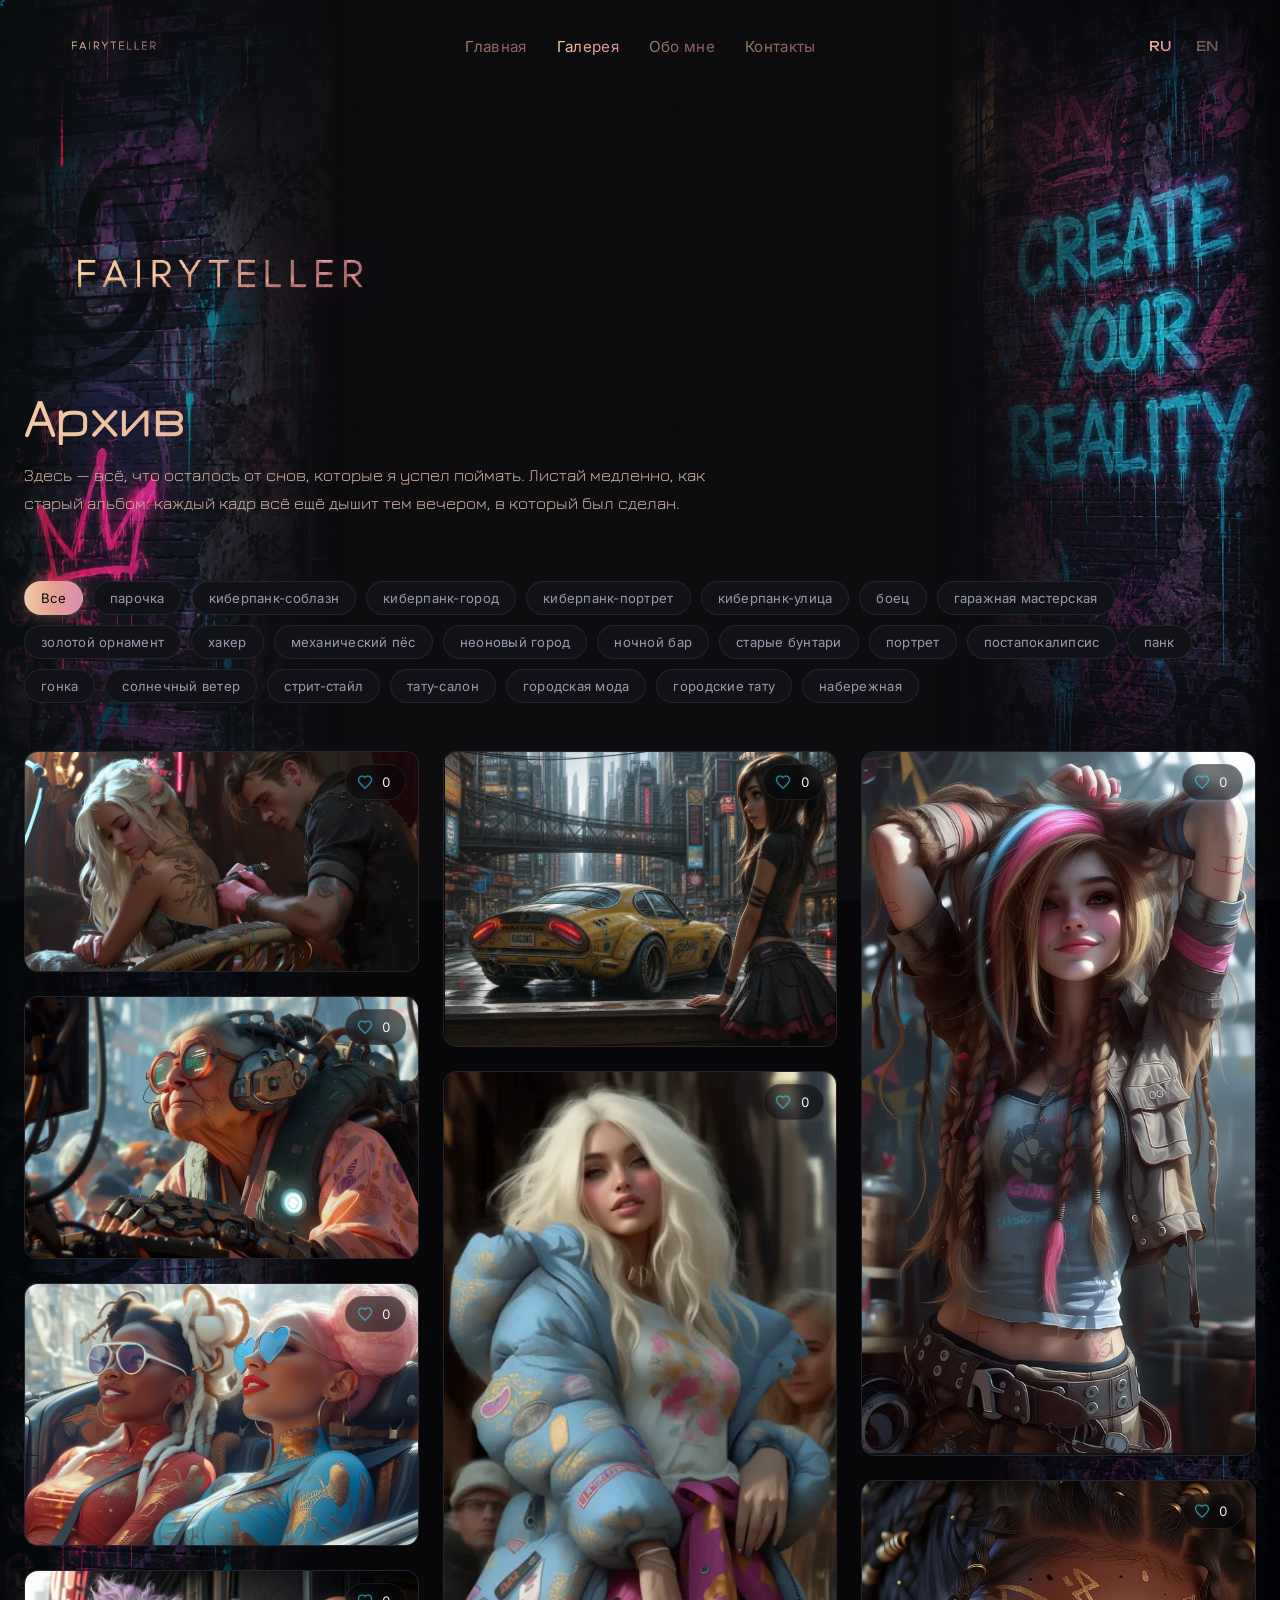
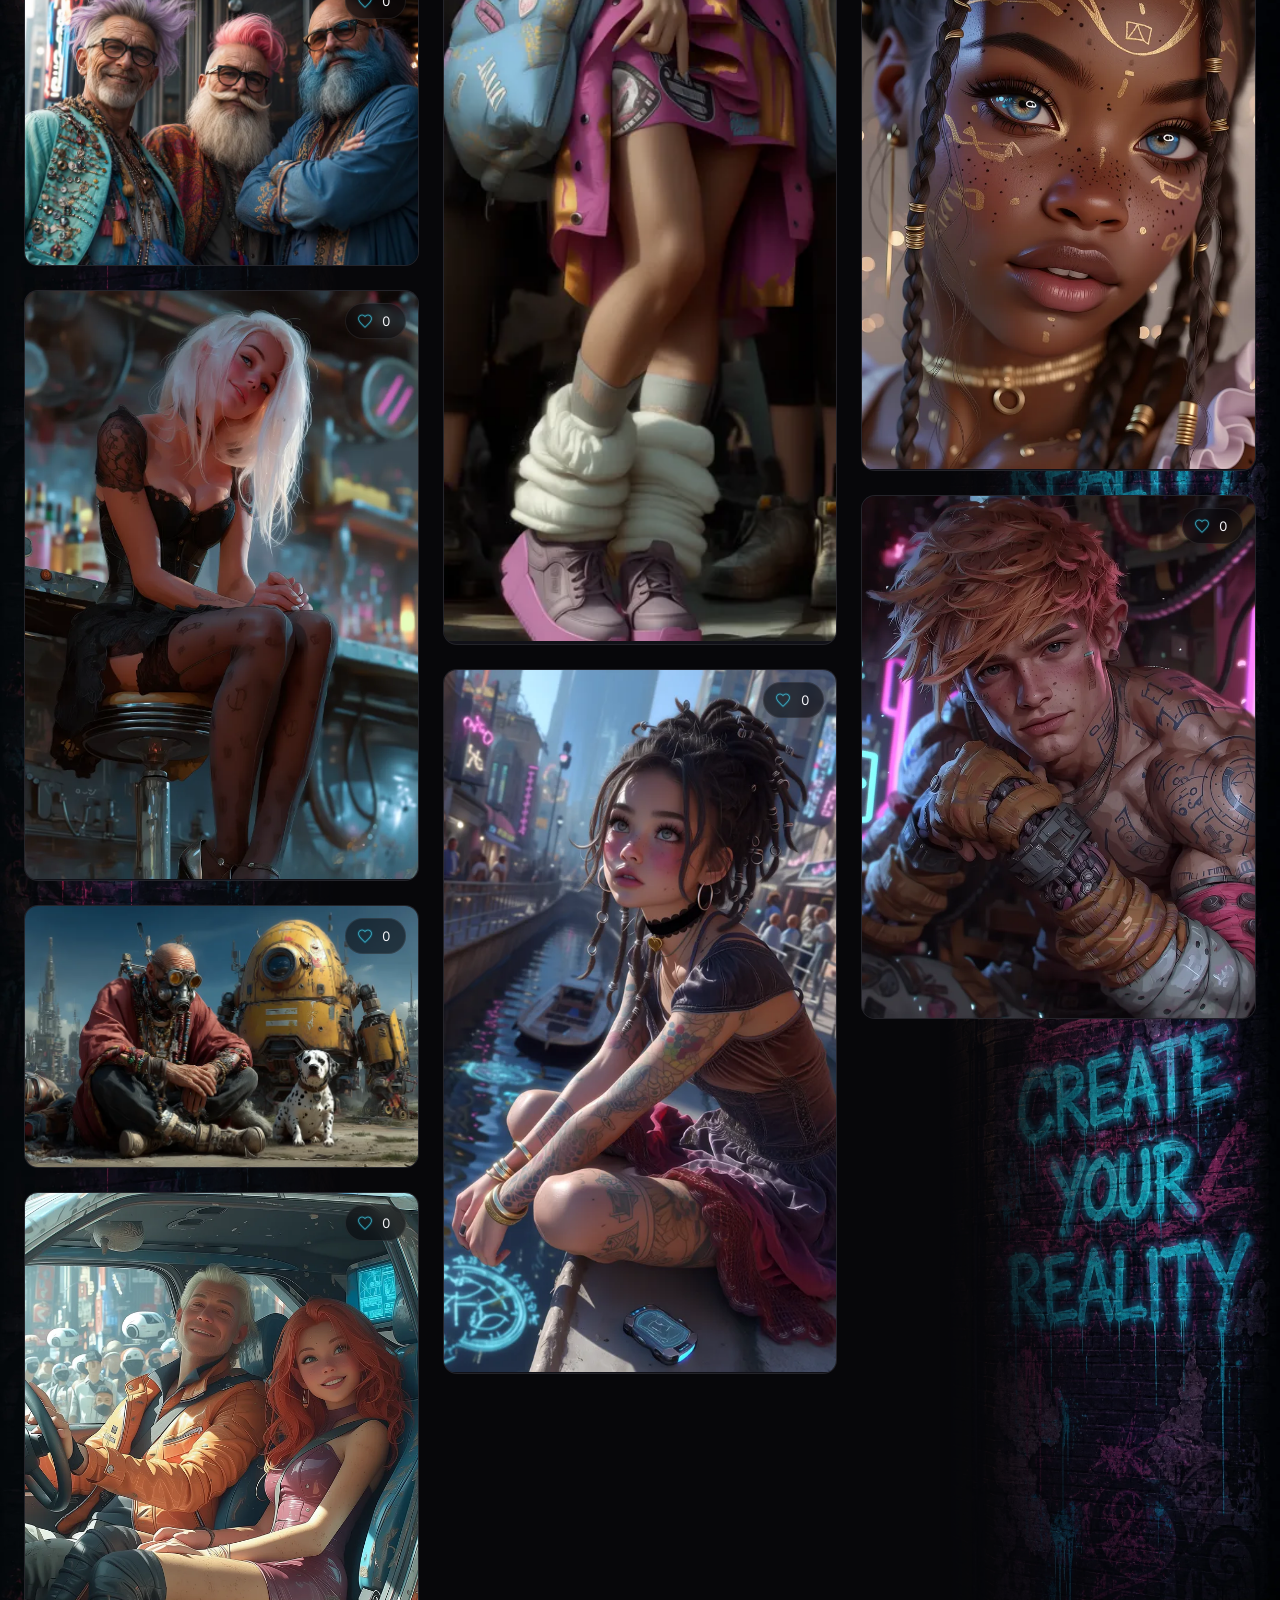
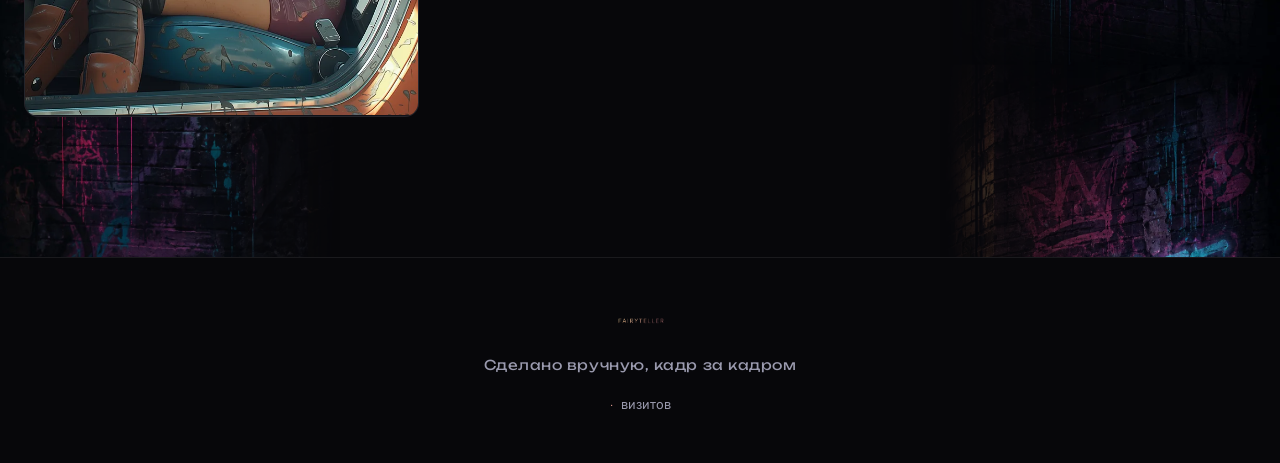
==== gallery.html @ 69ad4226 "Initial commit: Fairyteller portfolio site Cyberpunk-themed AI-artist portfolio with hero, showcase," ====
<!DOCTYPE html>
<html lang="ru">
<head>
  <meta charset="UTF-8">
  <meta name="viewport" content="width=device-width, initial-scale=1.0">
  <title>Fairyteller — архив снов на стыке человека и машины</title>
  <meta name="description" content="Портфолио AI-художника Fairyteller. Киберпанк-портреты, в которых нежность оказалась сильнее неона.">

  <!-- Open Graph / соцсети -->
  <meta property="og:type" content="website">
  <meta property="og:site_name" content="Fairyteller">
  <meta property="og:title" content="Fairyteller — архив снов на стыке человека и машины">
  <meta property="og:description" content="Портфолио AI-художника Fairyteller. Киберпанк-портреты, в которых нежность оказалась сильнее неона.">
  <meta property="og:url" content="https://alexsheva-79.github.io/FAIRYTELLER-SITE/gallery.html">
  <meta property="og:image" content="https://alexsheva-79.github.io/FAIRYTELLER-SITE/assets/og-image.jpg">
  <meta property="og:image:width" content="1200">
  <meta property="og:image:height" content="630">
  <meta property="og:locale" content="ru_RU">
  <meta property="og:locale:alternate" content="en_US">
  <meta name="twitter:card" content="summary_large_image">
  <meta name="twitter:title" content="Fairyteller — архив снов на стыке человека и машины">
  <meta name="twitter:description" content="Портфолио AI-художника Fairyteller. Киберпанк-портреты, в которых нежность оказалась сильнее неона.">
  <meta name="twitter:image" content="https://alexsheva-79.github.io/FAIRYTELLER-SITE/assets/og-image.jpg">

  <link rel="icon" type="image/png" href="assets/logo/logo-clean.png">

  <link rel="preconnect" href="https://fonts.googleapis.com">
  <link rel="preconnect" href="https://fonts.gstatic.com" crossorigin>
  <link href="https://fonts.googleapis.com/css2?family=Unbounded:wght@400;600;700;800&family=Jura:wght@300;400;500;600&family=Inter:wght@400;500;600&display=swap&subset=cyrillic,latin" rel="stylesheet">

  <link rel="stylesheet" href="css/style.css?v=11">
</head>
<body>

  <!-- Прелоадер -->
  <div class="preloader">
    <img src="assets/logo/logo-full.png" alt="Fairyteller">
  </div>

  <!-- Хедер -->
  <header class="header is-scrolled">
    <a class="header__logo" href="index.html"><img src="assets/logo/logo-clean.png" alt="Fairyteller"></a>
    <ul class="nav__links">
      <li><a href="index.html" data-i18n="nav.home">Главная</a></li>
      <li><a class="is-active" href="gallery.html" data-i18n="nav.gallery">Галерея</a></li>
      <li><a href="index.html#about" data-i18n="nav.about">Обо мне</a></li>
      <li><a href="index.html#contact" data-i18n="nav.contact">Контакты</a></li>
    </ul>
    <div class="nav__right">
      <div class="lang">
        <button data-lang="ru">RU</button>
        <span>/</span>
        <button data-lang="en">EN</button>
      </div>
      <button class="burger" aria-label="menu"><span></span><span></span><span></span></button>
    </div>
  </header>

  <!-- Мобильное меню -->
  <div class="mobile-menu">
    <a href="index.html" data-i18n="nav.home">Главная</a>
    <a href="gallery.html" data-i18n="nav.gallery">Галерея</a>
    <a href="index.html#about" data-i18n="nav.about">Обо мне</a>
    <a href="index.html#contact" data-i18n="nav.contact">Контакты</a>
    <div class="lang mobile-menu__lang">
      <button data-lang="ru">RU</button>
      <span>/</span>
      <button data-lang="en">EN</button>
    </div>
  </div>

  <!-- Галерея (в боковых фон-стенах, как на главной) -->
  <div class="side-walls">
  <section class="section gallery">
    <div class="container">
      <div class="section__head reveal">
        <img class="gallery__logo" src="assets/logo/logo-clean.png" alt="Fairyteller">
        <h1 class="section-title" data-i18n="gallery.title">Архив</h1>
        <p data-i18n="gallery.desc">Здесь — всё, что осталось от снов, которые я успел поймать.</p>
      </div>

      <div class="gallery__filter"><!-- чипы тегов из gallery.js --></div>
      <div class="gallery__grid"><!-- карточки из gallery.js --></div>
    </div>
  </section>
  </div><!-- /.side-walls -->

  <!-- Лайтбокс -->
  <div class="lightbox">
    <div class="lightbox__inner">
      <button class="lightbox__close" aria-label="close">×</button>
      <img class="lightbox__img" src="" alt="">
      <div class="lightbox__meta">
        <h2 class="lightbox__title"></h2>
        <div class="lightbox__tags"></div>
      </div>
    </div>
  </div>

  <!-- Footer -->
  <footer class="footer">
    <div class="footer__logo"><img src="assets/logo/logo-clean.png" alt="Fairyteller"></div>
    <p class="footer__tagline" data-i18n="footer.tagline">Сделано вручную, кадр за кадром</p>
    <p class="footer__visits"><span class="vnum">·</span> <span data-i18n="visits.label">визитов</span></p>
  </footer>

  <script src="js/works.js?v=11"></script>
  <script src="js/i18n.js?v=11"></script>
  <script src="js/supabase.js?v=11"></script>
  <script src="js/gallery.js?v=11"></script>
  <script src="js/main.js?v=11"></script>
</body>
</html>
---- css/style.css ----
/* ============================================================
   Fairyteller — основные стили
   Неон-розовый #ff1f74 + электро-циан #00d9ff на глубоком чёрном.
   Киберпанк / стрит-арт, сбалансированно.
   ============================================================ */

:root {
  --bg:        #07070a;
  --bg-2:      #0d0d12;
  --bg-card:   #111118;
  --pink:      #ff1f74;
  --cyan:      #00d9ff;
  --gold:      #e3a873;   /* акцент рамки showcase (розово-золотой в тон лого) */
  --text:      #f4f4f8;
  --muted:     #9a9aae;
  --line:      rgba(255, 255, 255, 0.08);

  /* градиент логотипа (медно-розовый) — для текста в тон лого */
  --logo-grad: linear-gradient(90deg, #f1cba6, #e5a18f 48%, #d98fb2);

  --pink-glow: 0 0 18px rgba(255, 31, 116, 0.55);
  --cyan-glow: 0 0 18px rgba(0, 217, 255, 0.5);

  --font-display: "Unbounded", system-ui, sans-serif;
  --font-body:    "Inter", system-ui, sans-serif;

  --maxw: 1280px;
  --ease: cubic-bezier(0.22, 1, 0.36, 1);
}

/* ---------- reset ---------- */
*, *::before, *::after { box-sizing: border-box; margin: 0; padding: 0; }

html { scroll-behavior: smooth; }

body {
  background: var(--bg);
  color: var(--text);
  font-family: var(--font-body);
  font-size: 17px;
  line-height: 1.65;
  overflow-x: hidden;
  -webkit-font-smoothing: antialiased;
}

img { display: block; max-width: 100%; }
a { color: inherit; text-decoration: none; }
button { font-family: inherit; cursor: pointer; border: none; background: none; color: inherit; }
ul { list-style: none; }

/* фоновая текстура шума на всём сайте */
body::before {
  content: "";
  position: fixed;
  inset: 0;
  background-image: url("../assets/decor/noise.webp");
  background-size: 320px;
  opacity: 0.04;
  pointer-events: none;
  z-index: 1;
  mix-blend-mode: screen;
}

.container { width: min(100% - 48px, var(--maxw)); margin-inline: auto; }

/* ---------- утилиты ---------- */
/* текст в цвет логотипа (медно-розовый градиент) */
.fx-logo-text {
  background: var(--logo-grad);
  -webkit-background-clip: text; background-clip: text;
  color: transparent;
}

.eyebrow {
  font-family: var(--font-display);
  font-size: 0.8rem;
  letter-spacing: 0.25em;
  text-transform: uppercase;
  color: var(--cyan);
  text-shadow: var(--cyan-glow);
}

.section-title {
  font-family: var(--font-display);
  font-weight: 700;
  font-size: clamp(2rem, 5vw, 3.4rem);
  line-height: 1.05;
  letter-spacing: -0.01em;
}

.section { position: relative; padding: clamp(64px, 12vw, 140px) 0; z-index: 2; }

/* ============================================================
   Хедер
   ============================================================ */
.header {
  position: fixed;
  top: 0; left: 0; right: 0;
  z-index: 100;
  display: flex;
  align-items: center;
  justify-content: space-between;
  padding: 18px clamp(24px, 5vw, 56px);
  transition: background 0.4s var(--ease), backdrop-filter 0.4s var(--ease);
}
.header.is-scrolled {
  background: rgba(7, 7, 10, 0.72);
  backdrop-filter: blur(14px);
  border-bottom: 1px solid var(--line);
}
.header__logo img { height: clamp(40px, 5vw, 56px); width: auto; }

/* навигация по центру хедера, в цвет лого; активный пункт ярче */
.nav__links {
  position: absolute;
  left: 50%; top: 50%;
  transform: translate(-50%, -50%);
  display: flex; gap: 30px;
}
.nav__links a {
  font-size: 0.95rem;
  letter-spacing: 0.02em;
  position: relative;
  padding: 4px 0;
  background: var(--logo-grad);
  -webkit-background-clip: text; background-clip: text;
  color: transparent;
  opacity: 0.6;
  transition: opacity 0.25s var(--ease);
}
.nav__links a::after {
  content: "";
  position: absolute;
  left: 0; bottom: 0;
  width: 0; height: 2px;
  background: var(--pink);
  box-shadow: var(--pink-glow);
  transition: width 0.3s var(--ease);
}
.nav__links a.is-active { opacity: 1; }
.nav__links a:hover { opacity: 1; }
.nav__links a:hover::after { width: 100%; }

/* правая группа хедера: язык + бургер */
.nav__right { display: flex; align-items: center; gap: 24px; }

/* переключатель языка — в цвет лого, активный язык ярче */
.lang { display: flex; align-items: center; gap: 4px; font-family: var(--font-display); font-size: 0.8rem; }
.lang button {
  padding: 6px 6px;
  background: var(--logo-grad);
  -webkit-background-clip: text; background-clip: text;
  color: transparent;
  opacity: 0.5;
  transition: opacity 0.25s var(--ease);
}
.lang button.is-active { opacity: 1; }
.lang span { color: var(--line); }

/* бургер (мобильное меню) */
.burger { display: none; width: 30px; height: 22px; position: relative; z-index: 120; }
.burger span {
  position: absolute; left: 0; width: 100%; height: 2px;
  background: var(--text); border-radius: 2px;
  transition: transform 0.35s var(--ease), opacity 0.25s var(--ease), top 0.35s var(--ease);
}
.burger span:nth-child(1) { top: 0; }
.burger span:nth-child(2) { top: 10px; }
.burger span:nth-child(3) { top: 20px; }
.burger.is-open span:nth-child(1) { top: 10px; transform: rotate(45deg); background: var(--pink); }
.burger.is-open span:nth-child(2) { opacity: 0; }
.burger.is-open span:nth-child(3) { top: 10px; transform: rotate(-45deg); background: var(--pink); }

/* ============================================================
   Hero
   ============================================================ */
.hero {
  position: relative;
  min-height: 100svh;
  display: flex;
  align-items: center;
  overflow: hidden;
  z-index: 2;
}
.hero__bg {
  position: absolute; inset: 0;
  background: url("../assets/backgrounds/hero-bg.webp") center / cover no-repeat;
  transform: scale(1.08);
  z-index: -2;
  /* parallax-сдвиг проставляется в main.js/initParallax() при скролле (JS переопределяет transform целиком, включая scale) */
  will-change: transform;
}
/* фон-небоскрёбы гаснет к центру, чтобы не спорить с баннером справа */
.hero__bg::after {
  content: "";
  position: absolute; inset: 0;
  background:
    radial-gradient(ellipse at 30% 40%, rgba(255, 31, 116, 0.15), transparent 55%),
    linear-gradient(90deg, rgba(7,7,10,0.35) 0%, rgba(7,7,10,0.65) 38%, var(--bg) 66%, var(--bg) 100%),
    linear-gradient(180deg, var(--bg) 0%, transparent 22%, transparent 78%, var(--bg) 100%);
}
.hero__inner {
  position: relative; z-index: 2;
}
.hero__left { max-width: 600px; }

/* большой логотип в hero (версия со скобками) */
.hero__logo {
  width: clamp(300px, 42vw, 600px);
  height: auto;
  margin-bottom: 20px;
  filter: drop-shadow(0 6px 34px rgba(255, 31, 116, 0.22));
}

/* надпись под лого — тонкий геометрический шрифт + медно-розовый градиент в тон логотипу */
.hero__eyebrow {
  font-family: "Jura", var(--font-body);
  font-weight: 500;
  font-size: clamp(0.78rem, 1.2vw, 0.98rem);
  letter-spacing: 0.4em;
  text-transform: uppercase;
  background: var(--logo-grad);
  -webkit-background-clip: text; background-clip: text;
  color: transparent;
  margin-bottom: 22px;
}

/* подзаголовок — тот же шрифт, меньше размером */
.hero__sub {
  font-family: "Jura", var(--font-body);
  font-weight: 400;
  font-size: clamp(0.95rem, 1.35vw, 1.12rem);
  letter-spacing: 0.015em;
  color: var(--muted);
  max-width: 500px;
  line-height: 1.72;
}

/* старый стиль заголовка оставлен на случай переиспользования вне hero */
.hero__title { font-family: var(--font-display); font-weight: 800; text-transform: uppercase; }
.hero__title .slash { color: var(--pink); text-shadow: var(--pink-glow); }

/* CTA — контурная кнопка со стрелкой (по макету) */
.hero__cta {
  position: relative;
  overflow: hidden;
  display: inline-flex;
  align-items: center;
  gap: 12px;
  margin-top: 34px;
  padding: 14px 30px;
  font-family: "Jura", var(--font-body);
  font-weight: 600;
  font-size: 0.92rem;
  letter-spacing: 0.12em;
  text-transform: uppercase;
  color: var(--pink);
  background: transparent;
  border: 1.5px solid var(--pink);
  border-radius: 100px;
  transition: background 0.3s var(--ease), box-shadow 0.3s var(--ease), transform 0.3s var(--ease);
}
.hero__cta:hover { background: rgba(255,31,116,0.1); box-shadow: var(--pink-glow); transform: translateY(-2px); }
.hero__cta svg { width: 16px; height: 16px; }

/* баннер из избранных работ — без рамки, правый край экрана, левый край растворяется в фон */
.hero__banner {
  position: absolute;
  top: 0; right: 0; bottom: 0;
  width: 56%;
  z-index: 0;
  -webkit-mask-image: linear-gradient(90deg, transparent 0%, rgba(0,0,0,0.5) 18%, black 42%);
  mask-image: linear-gradient(90deg, transparent 0%, rgba(0,0,0,0.5) 18%, black 42%);
}
.hero__slide {
  position: absolute; inset: 0;
  opacity: 0;
  transition: opacity 1.2s var(--ease);
}
.hero__slide.is-active { opacity: 1; }
.hero__slide img {
  width: 100%; height: 100%; object-fit: cover;
  transform: scale(1);
  will-change: transform;
}
/* Ken Burns: медленный зум длиннее времени показа слайда (9s vs 4.5s смены),
   чтобы движение не успевало «дёргаться» об конец анимации при кроссфейде.
   Чётные/нечётные слайды зумят в разные точки — лёгкая вариативность. */
.hero__slide.is-active:nth-child(odd) img { animation: kenburns-a 9s linear forwards; }
.hero__slide.is-active:nth-child(even) img { animation: kenburns-b 9s linear forwards; }
@keyframes kenburns-a { from { transform: scale(1) translate(0, 0); } to { transform: scale(1.12) translate(-1.5%, -1%); } }
@keyframes kenburns-b { from { transform: scale(1) translate(0, 0); } to { transform: scale(1.12) translate(1.5%, 1%); } }

/* уголки-скобки баннера — перекрашиваются в акцент текущей работы (см. main.js) */
.hero__corner {
  position: absolute;
  width: 84px; height: 84px;
  z-index: 3;
  -webkit-mask: url("../assets/decor/corner-bracket.webp") center / contain no-repeat;
  mask: url("../assets/decor/corner-bracket.webp") center / contain no-repeat;
  background: var(--cyan);
  transition: background 0.8s var(--ease);
}
.hero__corner--tl { top: 18px; left: 18px; }
.hero__corner--tr { top: 18px; right: 18px; transform: scaleX(-1); }
.hero__corner--bl { bottom: 18px; left: 18px; transform: scaleY(-1); }
.hero__corner--br { bottom: 18px; right: 18px; transform: scale(-1, -1); }

/* ============================================================
   Intro-последовательность: hero проявляется после прелоадера
   (body.intro-ready добавляется в main.js/initPreloader). Уголки-скобки
   анимируются только по opacity — их transform уже занят зеркалированием.
   ============================================================ */
.hero__logo, .hero__eyebrow, .hero__sub, .hero__cta {
  opacity: 0;
  transform: translateY(24px);
  transition: opacity 0.8s var(--ease), transform 0.8s var(--ease);
}
.hero__banner { opacity: 0; transition: opacity 1.1s var(--ease); }
.hero__corner { opacity: 0; }

body.intro-ready .hero__logo    { opacity: 1; transform: none; transition-delay: 0.1s; }
body.intro-ready .hero__eyebrow { opacity: 1; transform: none; transition-delay: 0.3s; }
body.intro-ready .hero__sub     { opacity: 1; transform: none; transition-delay: 0.42s; }
body.intro-ready .hero__cta     { opacity: 1; transform: none; transition-delay: 0.54s; }
body.intro-ready .hero__banner  { opacity: 1; transition-delay: 0.15s; }
body.intro-ready .hero__corner  {
  opacity: 0.9;
  transition: opacity 0.6s var(--ease) 0.5s, background 0.8s var(--ease);
}

.scroll-hint {
  position: absolute;
  bottom: 28px; left: 50%;
  transform: translateX(-50%);
  z-index: 2;
  display: flex; flex-direction: column; align-items: center; gap: 8px;
  font-size: 0.7rem; letter-spacing: 0.3em; text-transform: uppercase;
  color: var(--muted);
}
.scroll-hint::after {
  content: ""; width: 1px; height: 40px;
  background: linear-gradient(var(--cyan), transparent);
  animation: scroll-pulse 2s ease-in-out infinite;
}
@keyframes scroll-pulse { 0%,100%{opacity:.3;transform:scaleY(.6);} 50%{opacity:1;transform:scaleY(1);} }

/* ============================================================
   Секции-заголовки
   ============================================================ */
.section__head { margin-bottom: clamp(36px, 6vw, 64px); max-width: 720px; }
.section__head .section-title { margin-top: 12px; }
.section__head p { margin-top: 16px; color: var(--muted); }

/* ============================================================
   Фон-стены: боковые панели bg-left / bg-right с градиентным затуханием к центру.
   Переиспользуется на главной (showcase+about+contact) и в галерее.
   ============================================================ */
.side-walls {
  position: relative;
  overflow: hidden;
  background: var(--bg);
}
.side-walls::before, .side-walls::after {
  content: "";
  position: absolute; top: 0; bottom: 0;
  width: 340px;
  background-size: 340px auto;
  background-repeat: repeat-y;
  background-position: top center;
  z-index: 0;
  pointer-events: none;
  /* parallax-сдвиг проставляется в main.js/initParallax() при скролле */
  transform: translateY(var(--wall-shift, 0px));
  will-change: transform;
}
.side-walls::before {
  left: 0;
  background-image: url("../assets/backgrounds/bg-left.webp");
  -webkit-mask-image: linear-gradient(90deg, black 0%, black 35%, transparent 100%);
  mask-image: linear-gradient(90deg, black 0%, black 35%, transparent 100%);
}
.side-walls::after {
  right: 0;
  background-image: url("../assets/backgrounds/bg-right.webp");
  -webkit-mask-image: linear-gradient(270deg, black 0%, black 35%, transparent 100%);
  mask-image: linear-gradient(270deg, black 0%, black 35%, transparent 100%);
}
.side-walls > .section { position: relative; z-index: 1; }

/* текст в блоке-стенах главной — шрифт и цвет в тон логотипу (Jura + медно-розовый градиент) */
.walls .eyebrow {
  font-family: "Jura", var(--font-body);
  background: var(--logo-grad);
  -webkit-background-clip: text; background-clip: text;
  color: transparent;
  text-shadow: none;
}
.walls .section-title {
  font-family: "Jura", var(--font-body);
  font-weight: 600;
  background: var(--logo-grad);
  -webkit-background-clip: text; background-clip: text;
  color: transparent;
}
.walls .section__head p,
.walls .about__body p,
.walls .contact__desc {
  font-family: "Jura", var(--font-body);
}

/* ============================================================
   Showcase / карточки работ
   ============================================================ */
.showcase { background: transparent; }
.showcase__grid {
  display: grid;
  grid-template-columns: repeat(4, 1fr);
  gap: clamp(16px, 2vw, 24px);
}
/* showcase-карточки — единый портретный формат, изображение заполняет рамку */
.showcase__grid .work { aspect-ratio: 4 / 5; }
.showcase__grid .work__media { position: absolute; inset: 0; }

.work {
  position: relative;
  border-radius: 14px;
  overflow: hidden;
  background: var(--bg-card);
  border: 1px solid var(--line);
  transition: transform 0.45s var(--ease), border-color 0.45s var(--ease), box-shadow 0.45s var(--ease);
}
.work:hover {
  transform: translateY(-6px);
  border-color: rgba(255, 31, 116, 0.5);
  box-shadow: 0 18px 50px rgba(0,0,0,0.5), 0 0 0 1px rgba(255,31,116,0.25);
}
/* showcase: неоновая рамка/свечение только у работы, показанной сейчас в hero-баннере.
   Цвет берётся из --frame (акцент работы, проставляется в main.js). */
.showcase__grid .work.is-current {
  border-color: var(--frame, var(--cyan));
  box-shadow: 0 0 34px 2px var(--frame, var(--cyan));
}

.work__media { position: relative; overflow: hidden; }
.work__media img {
  width: 100%; height: 100%; object-fit: cover;
  transition: transform 0.7s var(--ease), filter 0.7s var(--ease);
}
.work:hover .work__media img { transform: scale(1.05); }

.work__overlay {
  position: absolute; inset: 0;
  display: flex; flex-direction: column; justify-content: flex-end;
  padding: 20px;
  background: linear-gradient(transparent 40%, rgba(7,7,10,0.85));
  opacity: 0;
  transition: opacity 0.4s var(--ease);
}
.work:hover .work__overlay { opacity: 1; }
.work__title {
  font-family: var(--font-display);
  font-weight: 600;
  font-size: 1.15rem;
  transform: translateY(10px);
  transition: transform 0.4s var(--ease);
}
.work:hover .work__title { transform: translateY(0); }
.work__tags { display: flex; flex-wrap: wrap; gap: 8px; margin-top: 10px; transform: translateY(10px); transition: transform 0.45s var(--ease); }
.work:hover .work__tags { transform: translateY(0); }
.work__tag {
  font-size: 0.72rem;
  letter-spacing: 0.04em;
  padding: 4px 10px;
  border-radius: 100px;
  border: 1px solid rgba(0,217,255,0.4);
  color: var(--cyan);
  background: rgba(0,217,255,0.06);
}

/* бейдж NEW */
.badge-new {
  position: absolute;
  top: 14px; left: 14px;
  z-index: 3;
  font-family: var(--font-display);
  font-size: 0.68rem;
  font-weight: 700;
  letter-spacing: 0.12em;
  padding: 5px 11px;
  color: var(--bg);
  background: var(--logo-grad);
  border-radius: 6px;
  box-shadow: 0 0 14px rgba(229,161,143,0.5);
  animation: badge-pulse 2.4s ease-in-out infinite;
}
@keyframes badge-pulse { 0%,100%{box-shadow:0 0 10px rgba(229,161,143,.45);} 50%{box-shadow:0 0 22px rgba(229,161,143,.85);} }

/* кнопка лайка */
.like {
  position: absolute;
  top: 12px; right: 12px;
  z-index: 3;
  display: flex; align-items: center; gap: 6px;
  padding: 7px 12px 7px 9px;
  border-radius: 100px;
  background: rgba(7,7,10,0.55);
  backdrop-filter: blur(6px);
  border: 1px solid var(--line);
  transition: border-color 0.3s, transform 0.2s;
}
.like:hover { border-color: rgba(255,31,116,0.5); }
.like:active { transform: scale(0.92); }
.like__icon { width: 20px; height: 20px; position: relative; }
.like__icon img { position: absolute; inset: 0; width: 100%; height: 100%; transition: opacity 0.25s, transform 0.25s; }
.like__icon .filled { opacity: 0; transform: scale(0.6); }
.like.is-liked .like__icon .outline { opacity: 0; }
.like.is-liked .like__icon .filled { opacity: 1; transform: scale(1); }
.like__count { font-size: 0.82rem; font-variant-numeric: tabular-nums; color: var(--text); min-width: 12px; }

/* анимация искры при лайке */
.like.spark .like__icon::after {
  content: "";
  position: absolute; inset: -8px;
  border-radius: 50%;
  border: 2px solid var(--pink);
  animation: spark 0.5s var(--ease);
}
@keyframes spark {
  0%   { opacity: 1; transform: scale(0.4); }
  100% { opacity: 0; transform: scale(1.8); }
}

.showcase__more { margin-top: clamp(32px, 5vw, 52px); text-align: center; }
.btn-ghost {
  position: relative;
  overflow: hidden;
  display: inline-flex; align-items: center; gap: 10px;
  padding: 14px 28px;
  font-family: var(--font-display);
  font-size: 0.9rem; letter-spacing: 0.03em;
  border: 1px solid var(--cyan);
  color: var(--cyan);
  border-radius: 100px;
  transition: background 0.3s var(--ease), color 0.3s var(--ease), box-shadow 0.3s var(--ease);
}
.btn-ghost:hover { background: var(--cyan); color: var(--bg); box-shadow: var(--cyan-glow); }

/* ============================================================
   Галерея (gallery.html)
   ============================================================ */
.gallery { padding-top: clamp(120px, 16vw, 180px); }

/* лого вместо дублирующего «Архив» + заголовок/описание в тон лого */
.gallery__logo {
  width: clamp(240px, 30vw, 380px);
  height: auto;
  margin-bottom: 18px;
  filter: drop-shadow(0 4px 22px rgba(255, 31, 116, 0.18));
}
.gallery .section-title {
  font-family: "Jura", var(--font-body);
  font-weight: 600;
  background: var(--logo-grad);
  -webkit-background-clip: text; background-clip: text;
  color: transparent;
}
/* цвет из тёплой части палитры лого — светлее var(--muted), чтобы не тонуть в фактурном фоне-стене */
.gallery .section__head p { font-family: "Jura", var(--font-body); color: #c9ab9c; }

/* фильтр по тегам */
.gallery__filter {
  display: flex; flex-wrap: wrap; gap: 10px;
  margin-bottom: clamp(28px, 5vw, 48px);
}
.chip {
  position: relative;
  overflow: hidden;
  font-size: 0.82rem;
  letter-spacing: 0.02em;
  padding: 8px 16px;
  border-radius: 100px;
  border: 1px solid var(--line);
  color: var(--muted);
  background: var(--bg-card);
  transition: color 0.25s, border-color 0.25s, background 0.25s, box-shadow 0.25s;
}
.chip:hover { color: var(--text); border-color: rgba(229,161,143,0.45); }
.chip.is-active {
  color: var(--bg);
  background: var(--logo-grad);
  border-color: transparent;
  box-shadow: 0 0 16px rgba(229,161,143,0.4);
}

/* masonry через CSS-колонки */
.gallery__grid {
  column-count: 3;
  column-gap: clamp(14px, 2vw, 24px);
}
.gallery__grid .work {
  break-inside: avoid;
  margin-bottom: clamp(14px, 2vw, 24px);
  width: 100%;
  cursor: pointer;
}
.gallery__grid .work.is-hidden { display: none; }

@media (max-width: 980px) { .gallery__grid { column-count: 2; } }
@media (max-width: 560px)  { .gallery__grid { column-count: 1; } }

/* лайтбокс */
.lightbox {
  position: fixed; inset: 0; z-index: 200;
  display: flex; align-items: center; justify-content: center;
  padding: 40px;
  background: rgba(5,5,8,0.92);
  backdrop-filter: blur(8px);
  opacity: 0; visibility: hidden;
  transition: opacity 0.35s var(--ease), visibility 0.35s var(--ease);
}
.lightbox.is-open { opacity: 1; visibility: visible; }
.lightbox__inner {
  position: relative;
  max-width: min(1100px, 92vw);
  max-height: 88vh;
  display: flex; flex-direction: column; gap: 14px;
  transform: scale(0.96);
  transition: transform 0.35s var(--ease);
}
.lightbox.is-open .lightbox__inner { transform: scale(1); }
.lightbox__img {
  max-width: 100%;
  max-height: 76vh;
  object-fit: contain;
  border-radius: 12px;
  border: 1px solid var(--line);
  box-shadow: 0 24px 70px rgba(0,0,0,0.6);
}
.lightbox__meta { display: flex; flex-direction: column; gap: 10px; align-items: center; text-align: center; }
.lightbox__title { font-family: var(--font-display); font-weight: 600; font-size: 1.3rem; }
.lightbox__tags { display: flex; flex-wrap: wrap; gap: 8px; justify-content: center; }
.lightbox__close {
  position: absolute;
  top: -14px; right: -14px;
  width: 44px; height: 44px;
  overflow: hidden;
  display: flex; align-items: center; justify-content: center;
  border-radius: 50%;
  background: var(--pink);
  color: var(--bg);
  font-size: 1.4rem; line-height: 1;
  box-shadow: var(--pink-glow);
  transition: transform 0.2s var(--ease);
}
.lightbox__close:hover { transform: rotate(90deg) scale(1.05); }

/* ============================================================
   About
   ============================================================ */
.about__grid {
  display: grid;
  grid-template-columns: 0.85fr 1fr;
  gap: clamp(32px, 6vw, 72px);
  align-items: center;
}
/* портрет — без рамки и фона, снизу растворяется в прозрачность */
.about__portrait {
  position: relative;
  transform-style: preserve-3d;
  transition: transform 0.2s var(--ease);
}
.about__portrait img {
  width: 100%;
  -webkit-mask-image: linear-gradient(180deg, black 0%, black 78%, transparent 100%);
  mask-image: linear-gradient(180deg, black 0%, black 78%, transparent 100%);
}
/* логотип вместо повторного заголовка «О художнике» */
.about__logo {
  width: clamp(220px, 26vw, 340px);
  height: auto;
  margin: 12px 0 24px;
  filter: drop-shadow(0 4px 22px rgba(255, 31, 116, 0.18));
}
.about__body p { color: var(--muted); font-size: clamp(1rem, 1.6vw, 1.18rem); line-height: 1.8; }
.about__stats { display: flex; gap: 40px; margin-top: 32px; }
.about__stat .num {
  font-family: "Jura", var(--font-body);
  font-weight: 600;
  font-size: 2.4rem;
  background: var(--logo-grad);
  -webkit-background-clip: text; background-clip: text;
  color: transparent;
}
.about__stat .lbl { font-size: 0.85rem; color: var(--muted); letter-spacing: 0.04em; }

/* ============================================================
   Contact
   ============================================================ */
.contact { background: transparent; text-align: center; }
.contact__desc { max-width: 560px; margin: 16px auto 0; color: var(--muted); }
.contact__links {
  display: flex; justify-content: center; flex-wrap: wrap; gap: 18px;
  margin-top: 40px;
}
.contact__link {
  position: relative;
  overflow: hidden;
  display: flex; align-items: center; gap: 10px;
  padding: 16px 26px;
  border: 1px solid var(--line);
  border-radius: 12px;
  background: rgba(17, 17, 24, 0.55);
  font-family: "Jura", var(--font-body);
  font-size: 0.95rem;
  transition: transform 0.3s var(--ease), border-color 0.3s var(--ease), box-shadow 0.3s var(--ease);
}
.contact__link:hover { transform: translateY(-4px); border-color: rgba(255,31,116,0.4); box-shadow: var(--pink-glow); }
/* подпись ссылки — в тон лого */
.contact__link span {
  background: var(--logo-grad);
  -webkit-background-clip: text; background-clip: text;
  color: transparent;
}
.contact__link svg { width: 20px; height: 20px; stroke: #e5a18f; }

/* ============================================================
   Footer
   ============================================================ */
.footer {
  position: relative; z-index: 2;
  padding: 48px 0;
  border-top: 1px solid var(--line);
  display: flex; flex-direction: column; align-items: center; gap: 18px;
  text-align: center;
}
.footer__logo img { height: 30px; opacity: 0.8; }
.footer__tagline { font-family: var(--font-display); font-size: 0.85rem; letter-spacing: 0.04em; color: var(--muted); }
.footer__visits {
  display: inline-flex; align-items: center; gap: 8px;
  font-size: 0.8rem; color: var(--muted);
}
.footer__visits .vnum {
  font-family: "Jura", var(--font-body);
  font-weight: 600;
  font-variant-numeric: tabular-nums;
  background: var(--logo-grad);
  -webkit-background-clip: text; background-clip: text;
  color: transparent;
}

/* ============================================================
   Ripple на кликах (см. initRipple() в main.js)
   ============================================================ */
.ripple {
  position: absolute;
  border-radius: 50%;
  background: rgba(255, 255, 255, 0.45);
  transform: scale(0);
  opacity: 0.6;
  pointer-events: none;
  animation: ripple-anim 0.6s ease-out forwards;
}
@keyframes ripple-anim { to { transform: scale(1); opacity: 0; } }

/* ============================================================
   Мобильное полноэкранное меню
   ============================================================ */
.mobile-menu {
  position: fixed; inset: 0;
  z-index: 110;
  background: rgba(7,7,10,0.97);
  backdrop-filter: blur(10px);
  display: flex; flex-direction: column; align-items: center; justify-content: center;
  gap: 28px;
  opacity: 0; visibility: hidden;
  transition: opacity 0.4s var(--ease), visibility 0.4s var(--ease);
}
.mobile-menu.is-open { opacity: 1; visibility: visible; }
.mobile-menu a {
  font-family: var(--font-display);
  font-size: 1.8rem;
  color: var(--text);
  opacity: 0; transform: translateY(20px);
  transition: opacity 0.4s var(--ease), transform 0.4s var(--ease), color 0.25s;
}
.mobile-menu.is-open a { opacity: 1; transform: translateY(0); }
.mobile-menu a:nth-child(1) { transition-delay: 0.08s; }
.mobile-menu a:nth-child(2) { transition-delay: 0.16s; }
.mobile-menu a:nth-child(3) { transition-delay: 0.24s; }
.mobile-menu a:hover { color: var(--pink); }
/* переключатель языка в мобильном меню (показываем, даже если хедерный .lang скрыт).
   Селектор с двумя классами (0,2,0) перебивает медиа-запрос .lang{display:none} (0,1,0). */
.mobile-menu .mobile-menu__lang {
  display: flex;
  margin-top: 12px;
  opacity: 0; transform: translateY(20px);
  transition: opacity 0.4s var(--ease) 0.32s, transform 0.4s var(--ease) 0.32s;
}
.mobile-menu.is-open .mobile-menu__lang { opacity: 1; transform: translateY(0); }
.mobile-menu__lang button { font-size: 1.1rem; padding: 8px 14px; }

/* ============================================================
   Кастомный курсор (десктоп)
   ============================================================ */
.cursor {
  position: fixed; top: 0; left: 0;
  width: 28px; height: 28px;
  pointer-events: none;
  z-index: 9999;
  transform: translate(-50%, -50%);
  background: url("../assets/ui/cursor.webp") center / contain no-repeat;
  transition: transform 0.12s var(--ease), opacity 0.2s;
  will-change: transform;
}
.cursor.is-hover { background-image: url("../assets/ui/cursor-hover.webp"); transform: translate(-50%, -50%) scale(1.3); }

/* ============================================================
   Прелоадер
   ============================================================ */
.preloader {
  position: fixed; inset: 0; z-index: 9998;
  background: var(--bg);
  display: flex; align-items: center; justify-content: center;
  transition: opacity 0.6s var(--ease), visibility 0.6s var(--ease);
}
.preloader.is-done { opacity: 0; visibility: hidden; }
.preloader img { width: 180px; animation: preload-pulse 1.6s ease-in-out infinite; }
@keyframes preload-pulse { 0%,100%{opacity:.4;filter:drop-shadow(0 0 6px rgba(255,31,116,.3));} 50%{opacity:1;filter:drop-shadow(0 0 22px rgba(255,31,116,.7));} }

/* ============================================================
   Scroll-reveal
   ============================================================ */
.reveal { opacity: 0; transform: translateY(36px); transition: opacity 0.7s var(--ease), transform 0.7s var(--ease); }
.reveal.is-visible { opacity: 1; transform: translateY(0); }

/* ============================================================
   Адаптив
   ============================================================ */
/* планшет — showcase в 2 колонки */
@media (max-width: 980px) {
  .showcase__grid { grid-template-columns: repeat(2, 1fr); }
}

@media (max-width: 860px) {
  .nav__links, .lang { display: none; }
  .burger { display: block; }
  .about__grid { grid-template-columns: 1fr; }

  /* hero складывается в колонку: баннер сверху, текст под ним */
  .hero { flex-direction: column; justify-content: center; padding: 100px 0 40px; }
  .hero__banner {
    position: relative;
    width: 100%;
    aspect-ratio: 16 / 11;
    order: -1;
    -webkit-mask-image: linear-gradient(180deg, black 55%, transparent 100%);
    mask-image: linear-gradient(180deg, black 55%, transparent 100%);
  }
  .hero__inner { order: 1; }
  .hero__logo { width: clamp(260px, 70vw, 420px); }
  .cursor { display: none; }

  /* уголки-скобки баннера — мельче и ближе к краям, чтобы не перекрывали кадр */
  .hero__corner { width: 44px; height: 44px; }
  .hero__corner--tl { top: 8px; left: 8px; }
  .hero__corner--tr { top: 8px; right: 8px; }
  .hero__corner--bl { bottom: 8px; left: 8px; }
  .hero__corner--br { bottom: 8px; right: 8px; }

  /* CTA компактнее на мобильном + прячем scroll-хинт, чтобы не налезал на кнопку */
  .hero__cta { margin-top: 24px; padding: 11px 22px; font-size: 0.78rem; }
  .scroll-hint { display: none; }
}

@media (max-width: 520px) {
  body { font-size: 16px; }
  .container { width: calc(100% - 32px); }
}

/* ============================================================
   prefers-reduced-motion — отключаем анимации
   ============================================================ */
@media (prefers-reduced-motion: reduce) {
  *, *::before, *::after {
    animation-duration: 0.001ms !important;
    animation-iteration-count: 1 !important;
    transition-duration: 0.001ms !important;
    scroll-behavior: auto !important;
  }
  .reveal { opacity: 1; transform: none; }
}
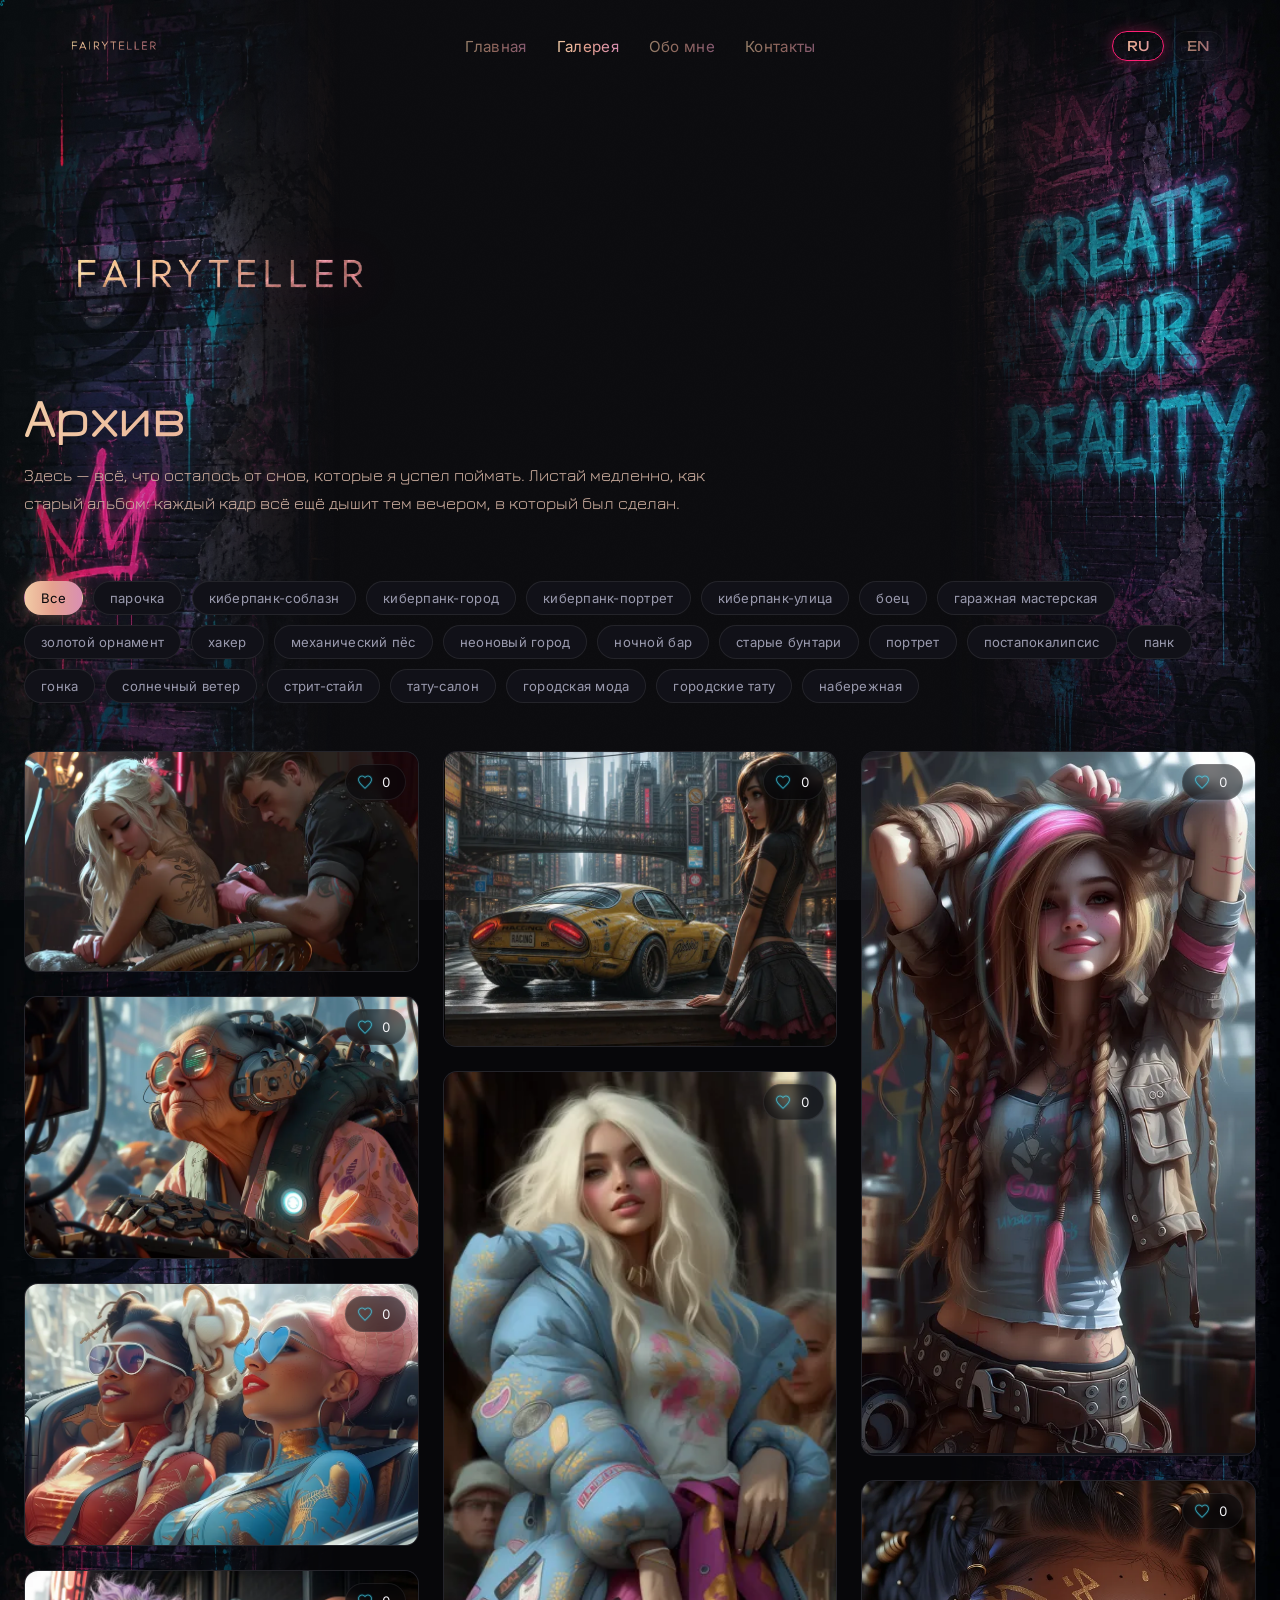
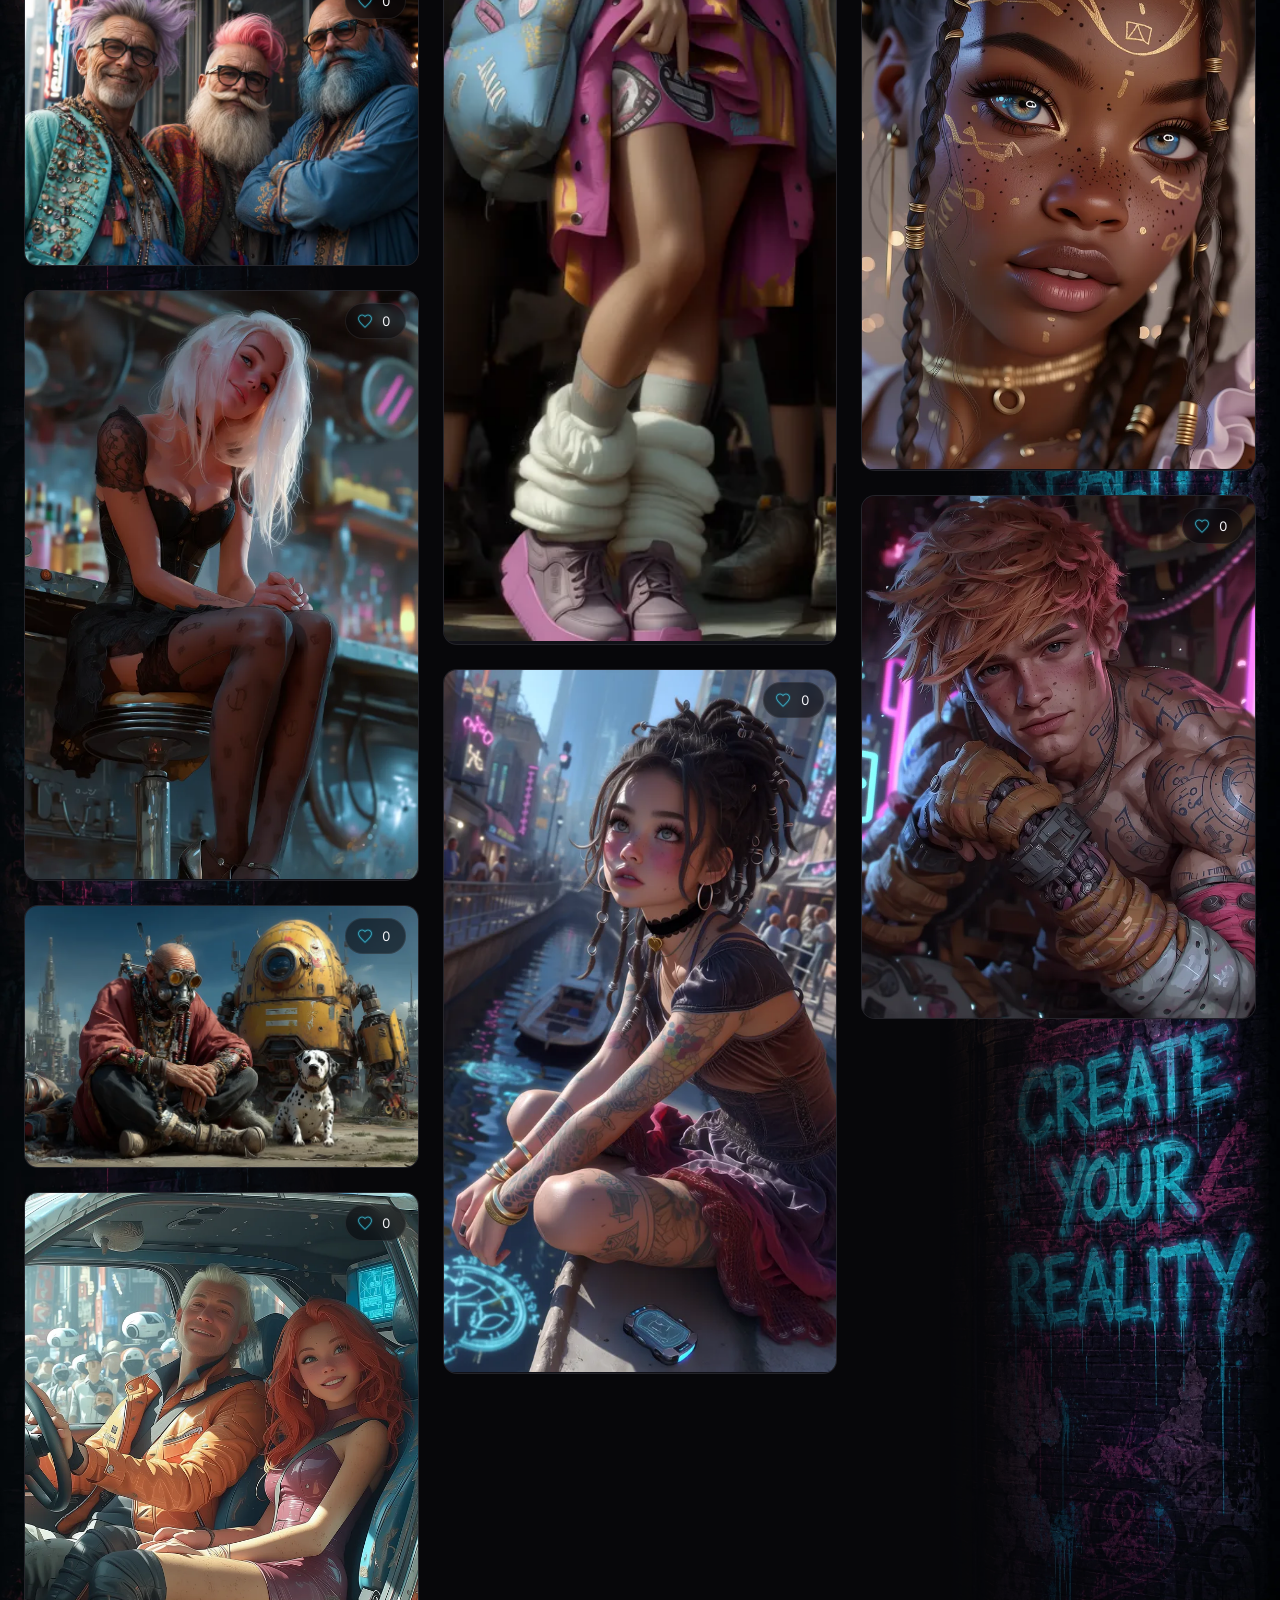
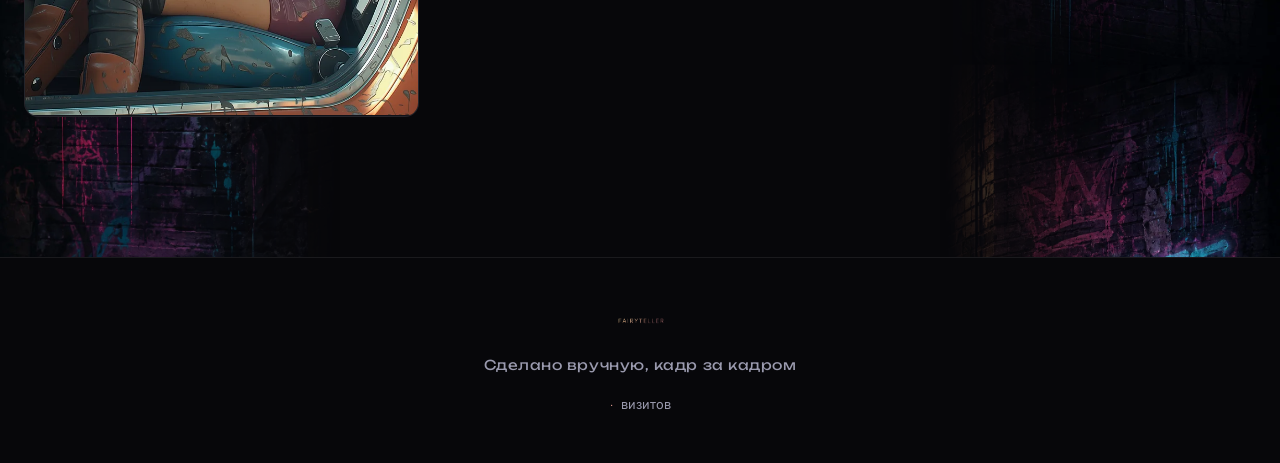
==== commit f45c5bf3: "Make RU/EN language switch buttons visible as outline pills Previously the switcher used low-opacity" ====
--- a/gallery.html
+++ b/gallery.html
@@ -28,7 +28,7 @@
   <link rel="preconnect" href="https://fonts.gstatic.com" crossorigin>
   <link href="https://fonts.googleapis.com/css2?family=Unbounded:wght@400;600;700;800&family=Jura:wght@300;400;500;600&family=Inter:wght@400;500;600&display=swap&subset=cyrillic,latin" rel="stylesheet">
 
-  <link rel="stylesheet" href="css/style.css?v=11">
+  <link rel="stylesheet" href="css/style.css?v=12">
 </head>
 <body>
 
@@ -104,10 +104,10 @@
     <p class="footer__visits"><span class="vnum">·</span> <span data-i18n="visits.label">визитов</span></p>
   </footer>
 
-  <script src="js/works.js?v=11"></script>
-  <script src="js/i18n.js?v=11"></script>
-  <script src="js/supabase.js?v=11"></script>
-  <script src="js/gallery.js?v=11"></script>
-  <script src="js/main.js?v=11"></script>
+  <script src="js/works.js?v=12"></script>
+  <script src="js/i18n.js?v=12"></script>
+  <script src="js/supabase.js?v=12"></script>
+  <script src="js/gallery.js?v=12"></script>
+  <script src="js/main.js?v=12"></script>
 </body>
 </html>
--- a/css/style.css
+++ b/css/style.css
@@ -145,17 +145,27 @@
 .nav__right { display: flex; align-items: center; gap: 24px; }
 
 /* переключатель языка — в цвет лого, активный язык ярче */
-.lang { display: flex; align-items: center; gap: 4px; font-family: var(--font-display); font-size: 0.8rem; }
+.lang { display: flex; align-items: center; gap: 8px; font-family: var(--font-display); font-size: 0.8rem; }
+/* обводка-пилюля в стиле hero__cta: активный язык — розовая обводка + свечение,
+   неактивный — тонкая нейтральная обводка, текст в тон лого чуть притушен */
 .lang button {
-  padding: 6px 6px;
+  padding: 6px 14px;
+  border: 1px solid var(--line);
+  border-radius: 100px;
   background: var(--logo-grad);
   -webkit-background-clip: text; background-clip: text;
   color: transparent;
-  opacity: 0.5;
-  transition: opacity 0.25s var(--ease);
-}
-.lang button.is-active { opacity: 1; }
-.lang span { color: var(--line); }
+  opacity: 0.7;
+  transition: opacity 0.25s var(--ease), border-color 0.25s var(--ease), box-shadow 0.25s var(--ease);
+}
+.lang button.is-active {
+  opacity: 1;
+  border-color: var(--pink);
+  box-shadow: 0 0 14px rgba(255, 31, 116, 0.35);
+}
+.lang button:hover { opacity: 1; }
+/* разделитель больше не нужен — язык теперь читается как две отдельные пилюли */
+.lang span { display: none; }
 
 /* бургер (мобильное меню) */
 .burger { display: none; width: 30px; height: 22px; position: relative; z-index: 120; }
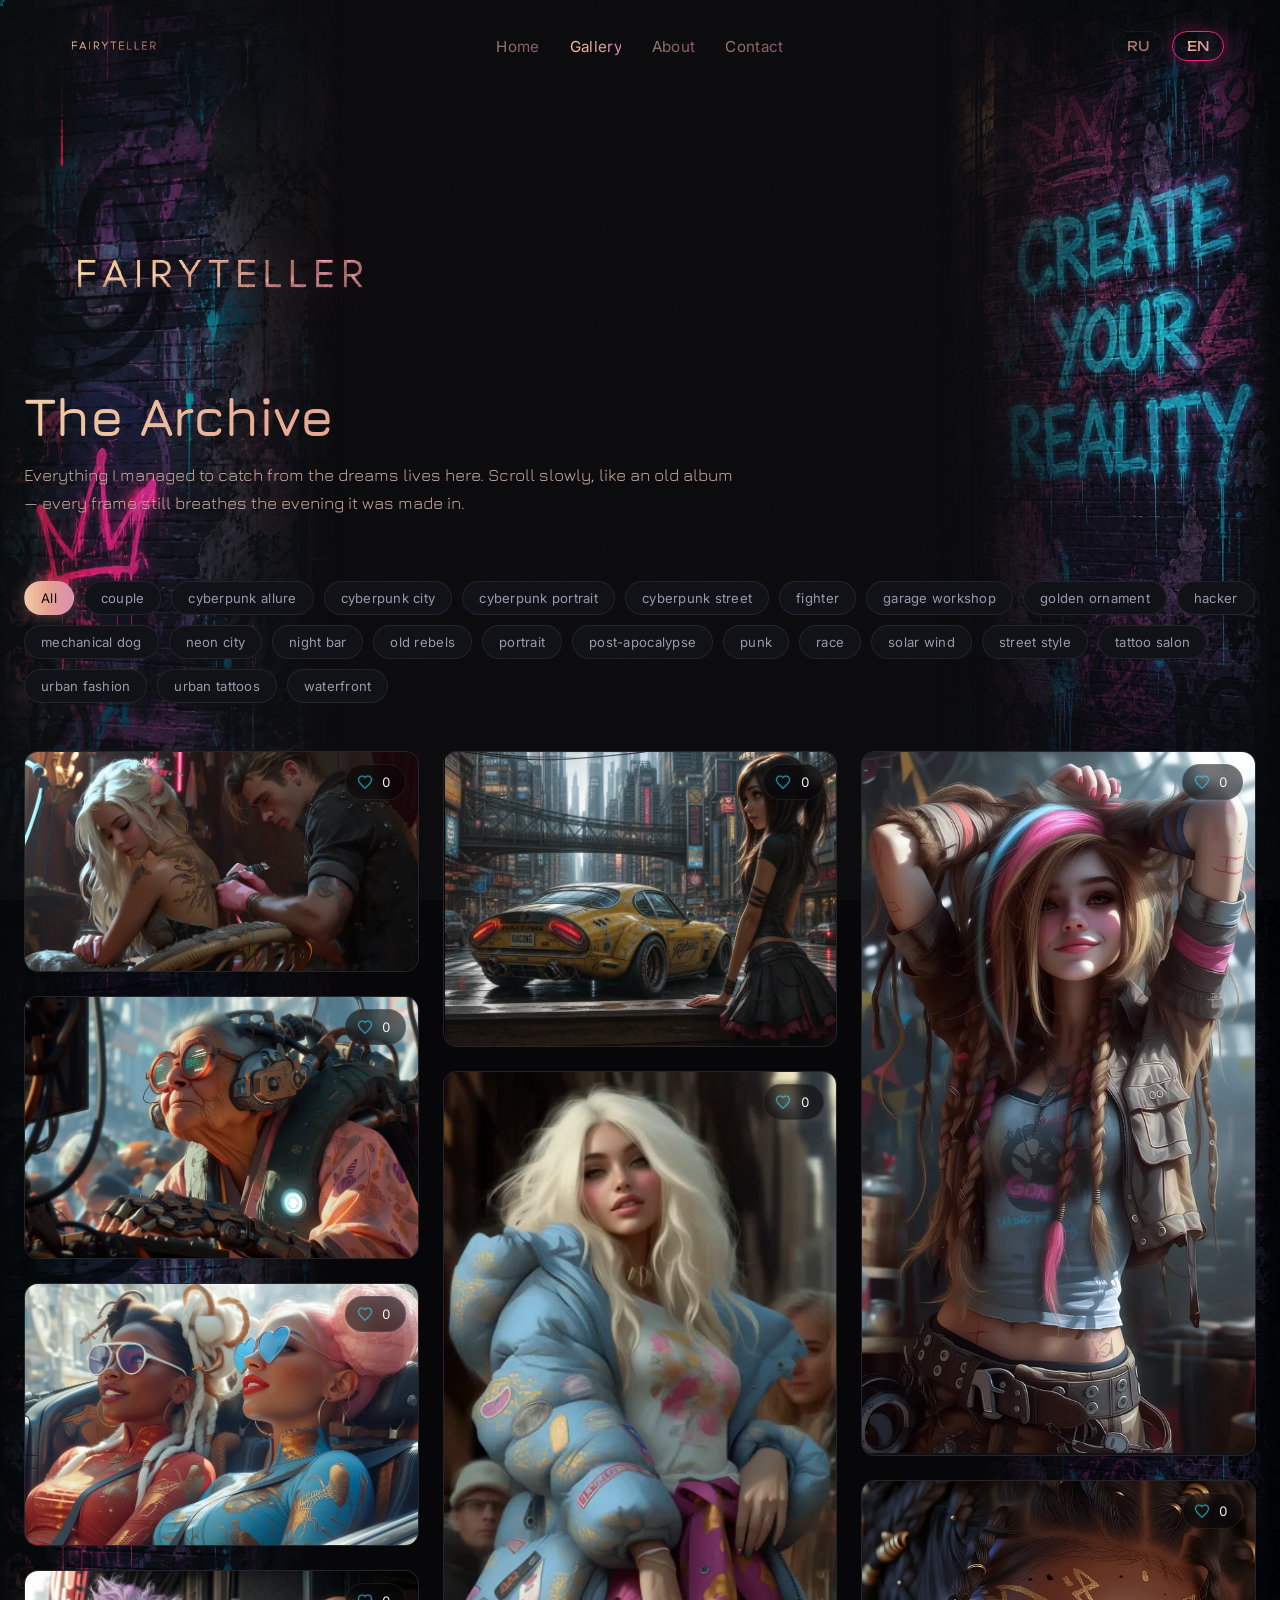
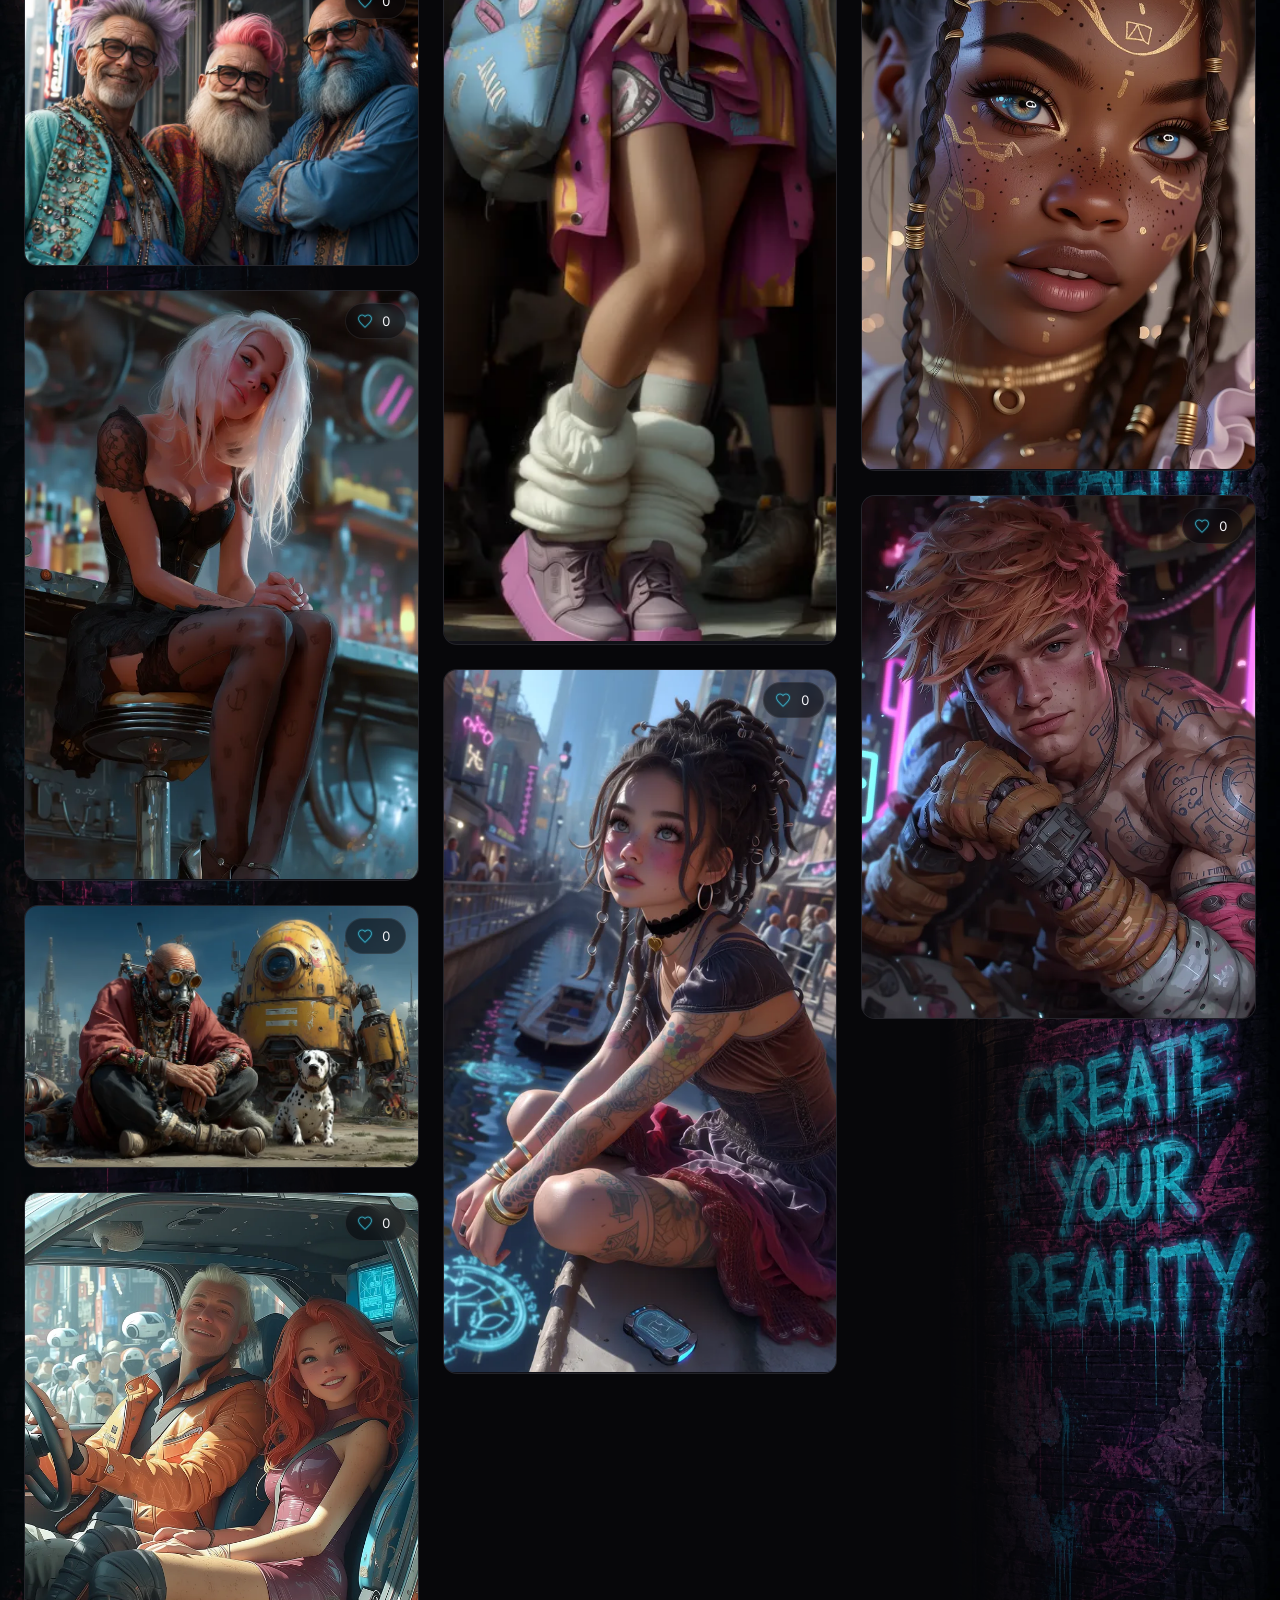
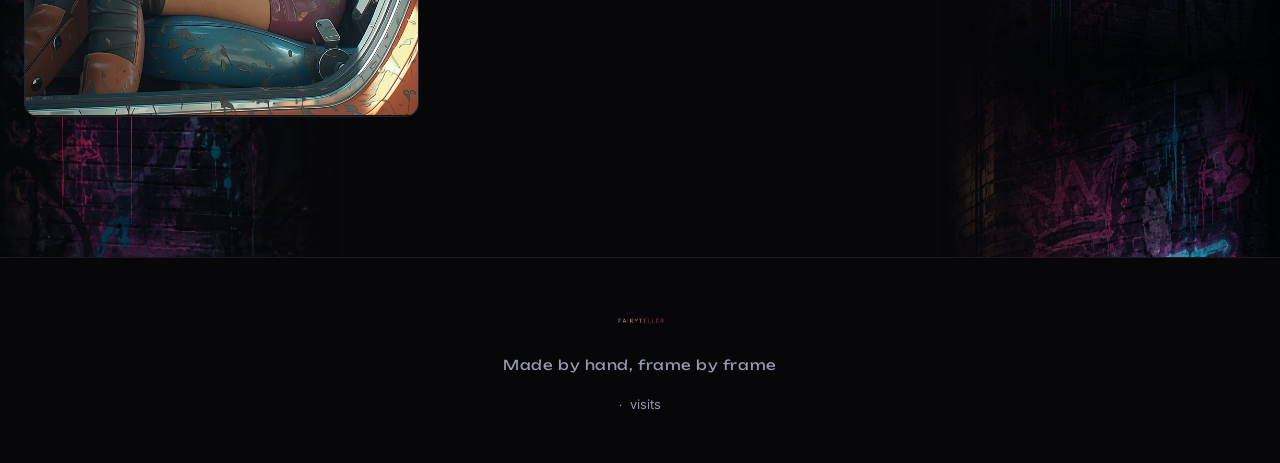
==== commit da387e9c: "Default to English for first-time visitors getLang() now falls back to "en" instead of "ru" when no " ====
--- a/gallery.html
+++ b/gallery.html
@@ -1,5 +1,5 @@
 <!DOCTYPE html>
-<html lang="ru">
+<html lang="en">
 <head>
   <meta charset="UTF-8">
   <meta name="viewport" content="width=device-width, initial-scale=1.0">
@@ -28,7 +28,7 @@
   <link rel="preconnect" href="https://fonts.gstatic.com" crossorigin>
   <link href="https://fonts.googleapis.com/css2?family=Unbounded:wght@400;600;700;800&family=Jura:wght@300;400;500;600&family=Inter:wght@400;500;600&display=swap&subset=cyrillic,latin" rel="stylesheet">
 
-  <link rel="stylesheet" href="css/style.css?v=12">
+  <link rel="stylesheet" href="css/style.css?v=13">
 </head>
 <body>
 
@@ -104,10 +104,10 @@
     <p class="footer__visits"><span class="vnum">·</span> <span data-i18n="visits.label">визитов</span></p>
   </footer>
 
-  <script src="js/works.js?v=12"></script>
-  <script src="js/i18n.js?v=12"></script>
-  <script src="js/supabase.js?v=12"></script>
-  <script src="js/gallery.js?v=12"></script>
-  <script src="js/main.js?v=12"></script>
+  <script src="js/works.js?v=13"></script>
+  <script src="js/i18n.js?v=13"></script>
+  <script src="js/supabase.js?v=13"></script>
+  <script src="js/gallery.js?v=13"></script>
+  <script src="js/main.js?v=13"></script>
 </body>
 </html>
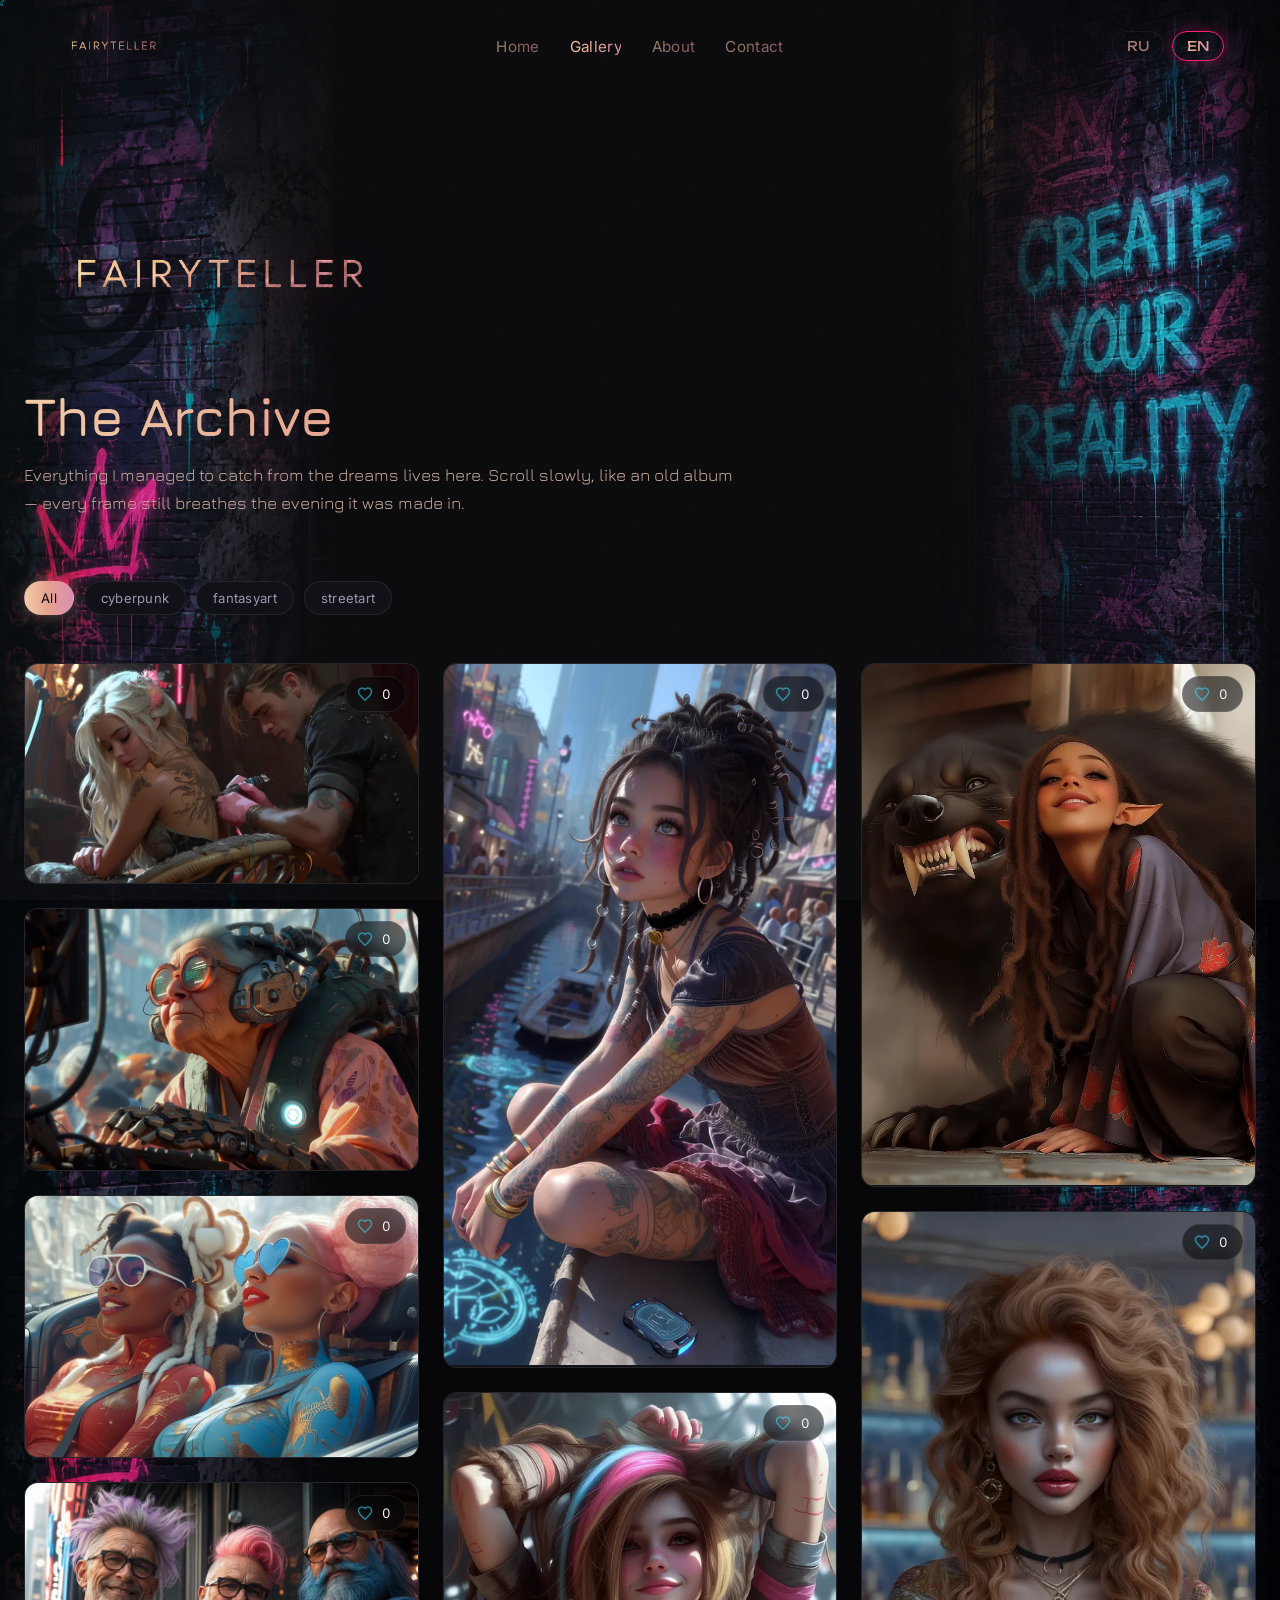
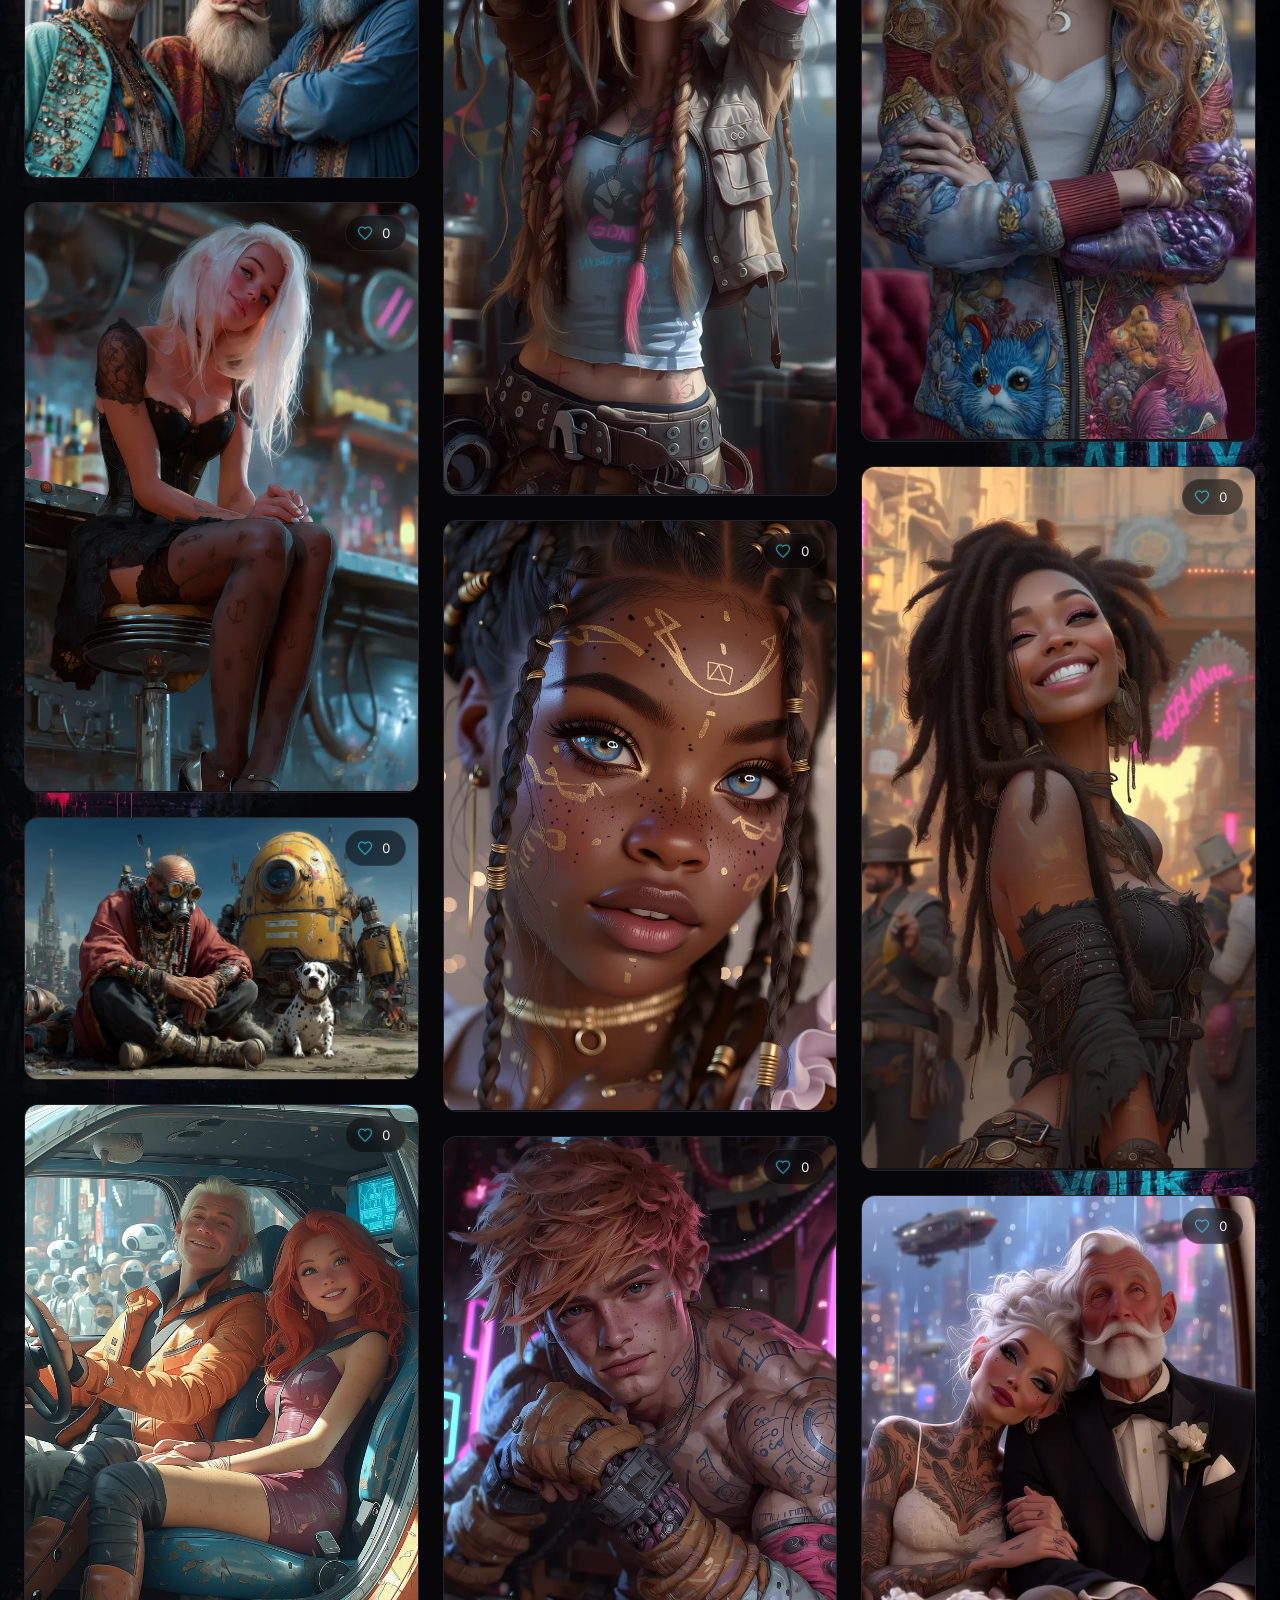
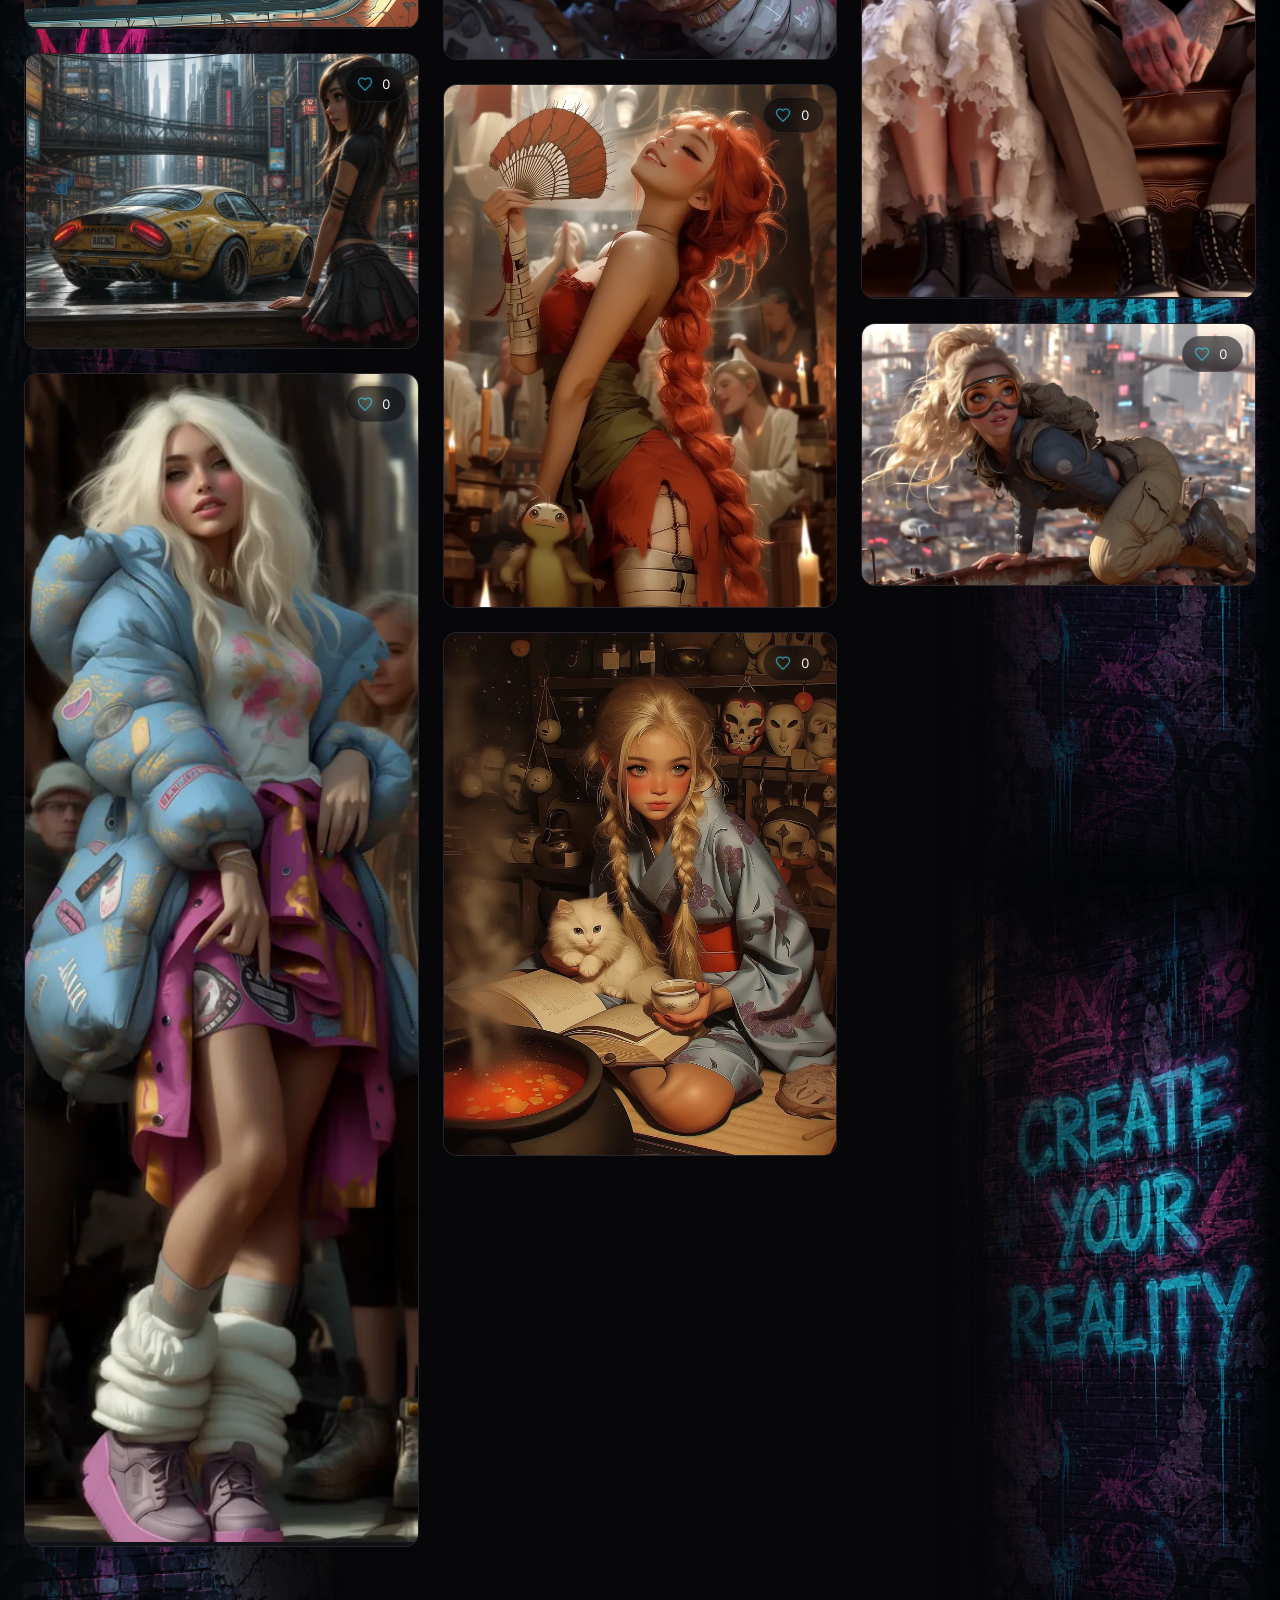
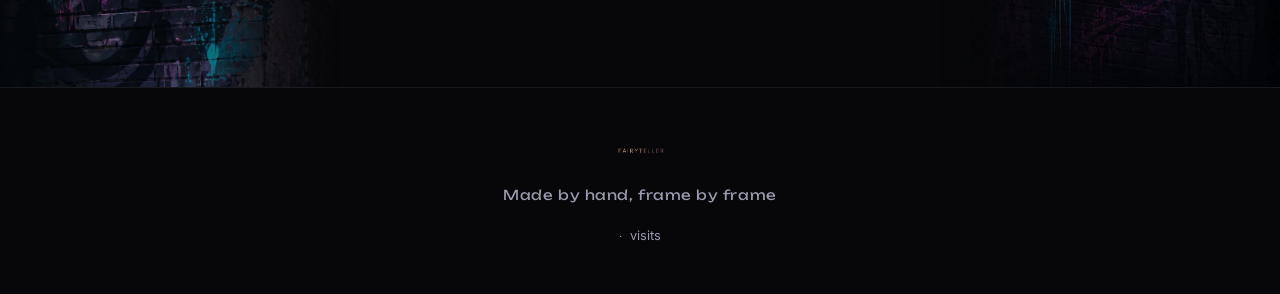
==== commit 40569f71: "Simplify tags to 3 categories, add 7 new works, fix mobile readability and contact duplicate - Reduc" ====
--- a/gallery.html
+++ b/gallery.html
@@ -28,7 +28,7 @@
   <link rel="preconnect" href="https://fonts.gstatic.com" crossorigin>
   <link href="https://fonts.googleapis.com/css2?family=Unbounded:wght@400;600;700;800&family=Jura:wght@300;400;500;600&family=Inter:wght@400;500;600&display=swap&subset=cyrillic,latin" rel="stylesheet">
 
-  <link rel="stylesheet" href="css/style.css?v=13">
+  <link rel="stylesheet" href="css/style.css?v=14">
 </head>
 <body>
 
@@ -104,10 +104,10 @@
     <p class="footer__visits"><span class="vnum">·</span> <span data-i18n="visits.label">визитов</span></p>
   </footer>
 
-  <script src="js/works.js?v=13"></script>
-  <script src="js/i18n.js?v=13"></script>
-  <script src="js/supabase.js?v=13"></script>
-  <script src="js/gallery.js?v=13"></script>
-  <script src="js/main.js?v=13"></script>
+  <script src="js/works.js?v=14"></script>
+  <script src="js/i18n.js?v=14"></script>
+  <script src="js/supabase.js?v=14"></script>
+  <script src="js/gallery.js?v=14"></script>
+  <script src="js/main.js?v=14"></script>
 </body>
 </html>
--- a/css/style.css
+++ b/css/style.css
@@ -578,6 +578,16 @@
 /* цвет из тёплой части палитры лого — светлее var(--muted), чтобы не тонуть в фактурном фоне-стене */
 .gallery .section__head p { font-family: "Jura", var(--font-body); color: #c9ab9c; }
 
+/* на мобильном фон-стена под заголовком/описанием заметнее — подкладываем тёмный scrim для читаемости */
+@media (max-width: 700px) {
+  .gallery .section__head {
+    background: rgba(8, 8, 12, 0.55);
+    border-radius: 16px;
+    padding: 20px 18px;
+    backdrop-filter: blur(2px);
+  }
+}
+
 /* фильтр по тегам */
 .gallery__filter {
   display: flex; flex-wrap: wrap; gap: 10px;
@@ -708,6 +718,13 @@
    Contact
    ============================================================ */
 .contact { background: transparent; text-align: center; }
+/* лого вместо повторного заголовка «Найти меня» */
+.contact__logo {
+  width: clamp(220px, 26vw, 340px);
+  height: auto;
+  margin: 12px auto 0;
+  filter: drop-shadow(0 4px 22px rgba(255, 31, 116, 0.18));
+}
 .contact__desc { max-width: 560px; margin: 16px auto 0; color: var(--muted); }
 .contact__links {
   display: flex; justify-content: center; flex-wrap: wrap; gap: 18px;
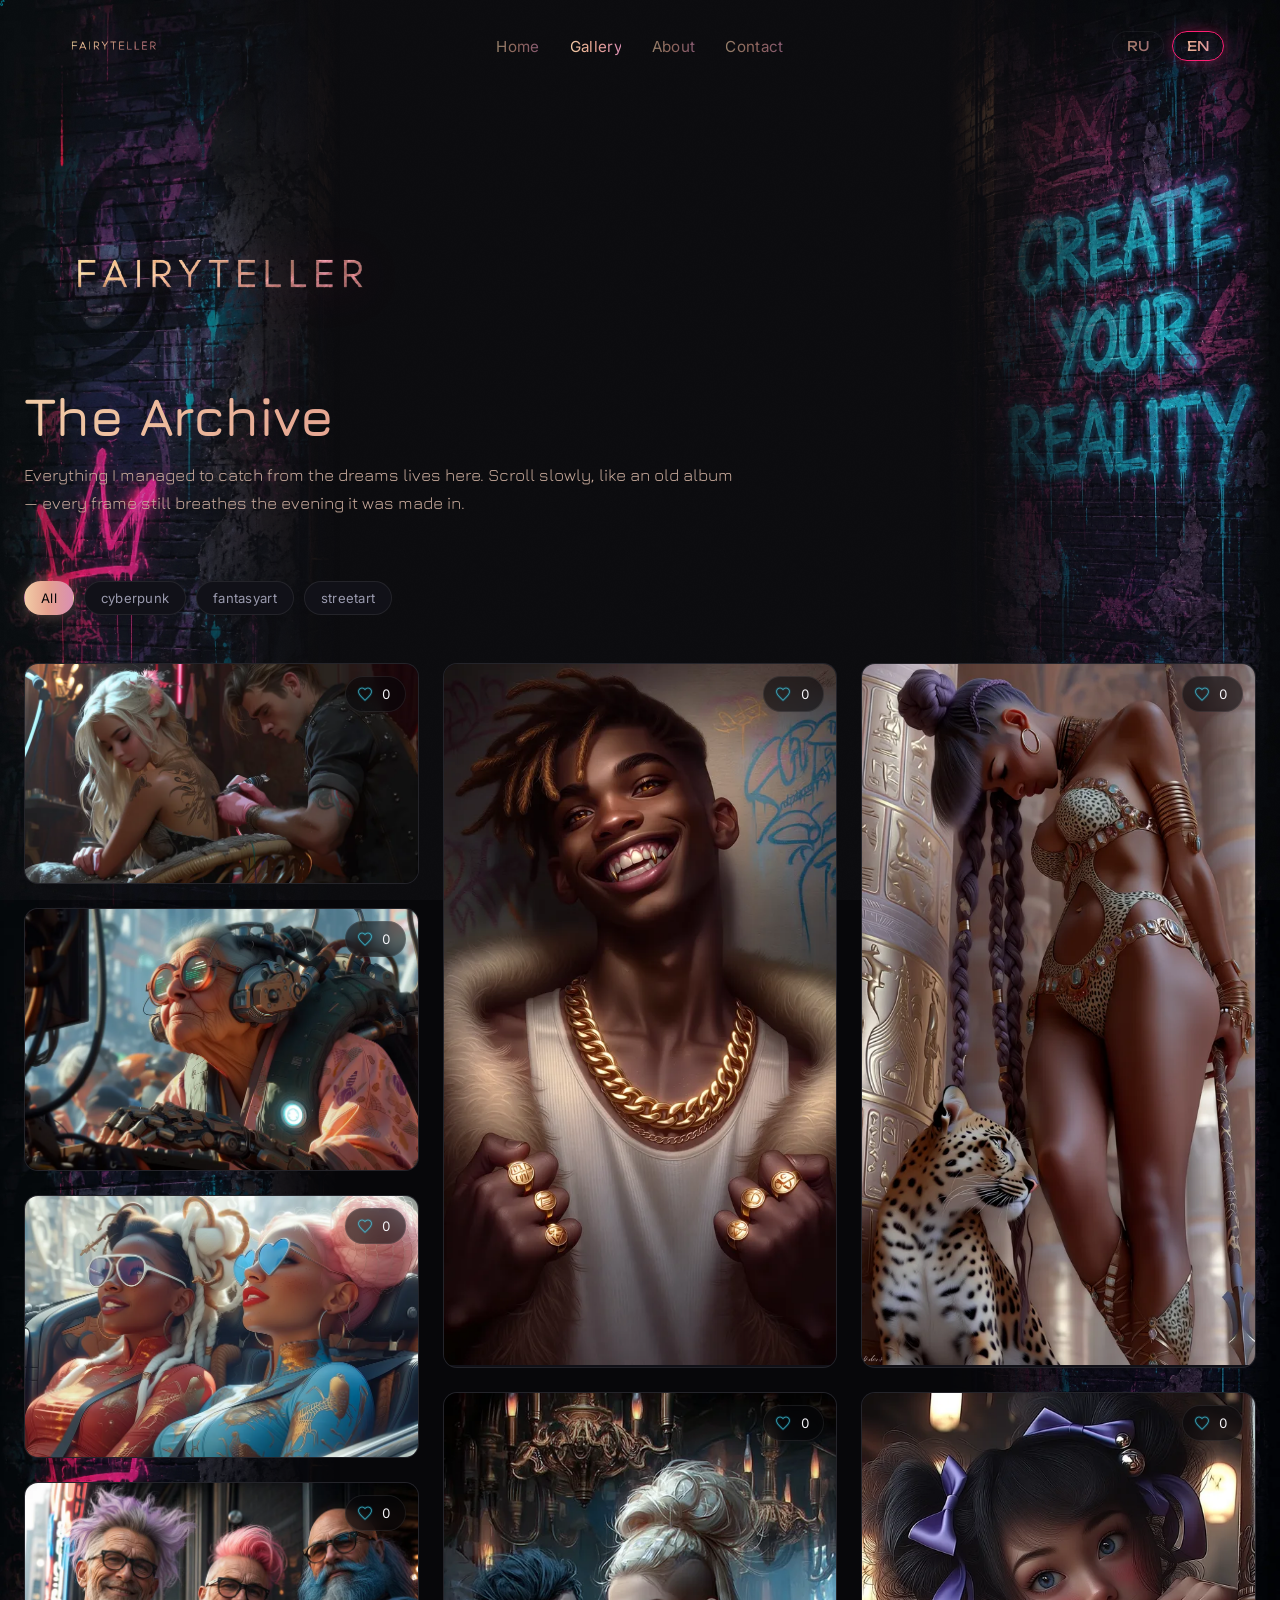
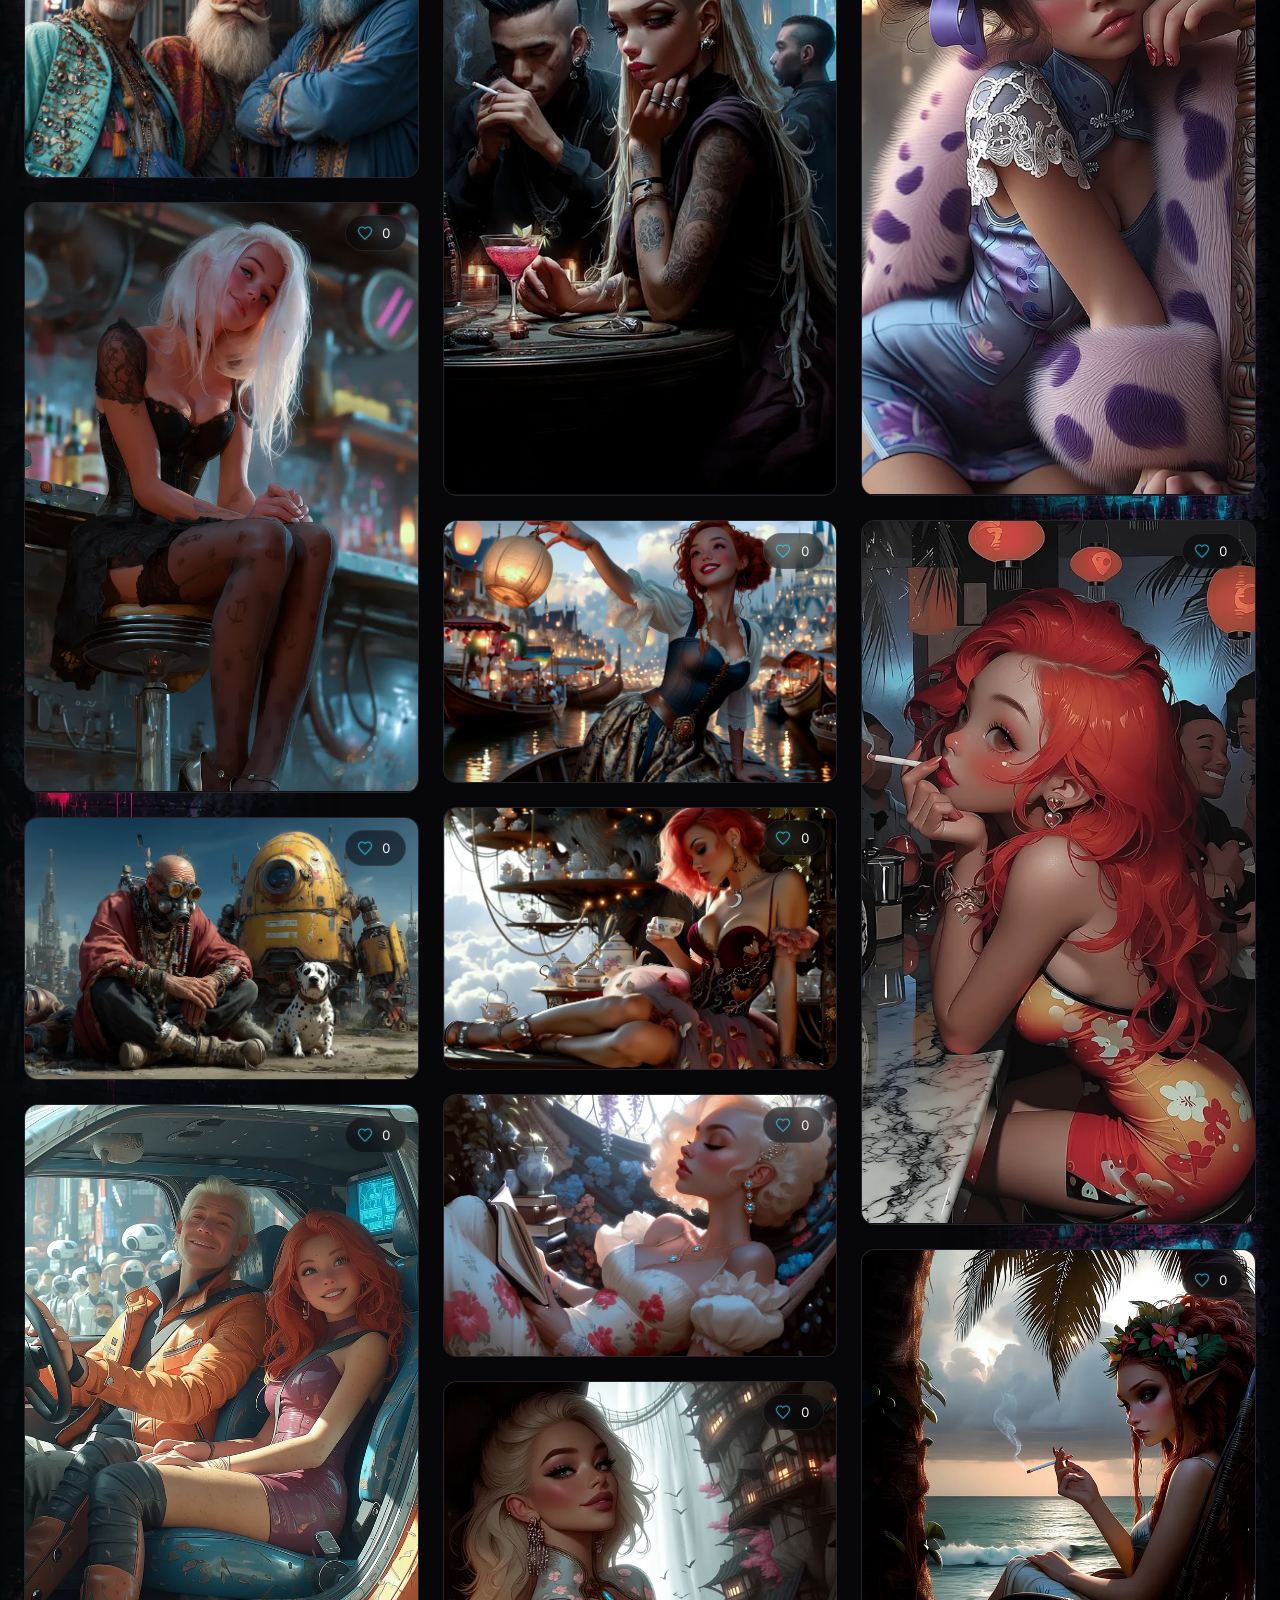
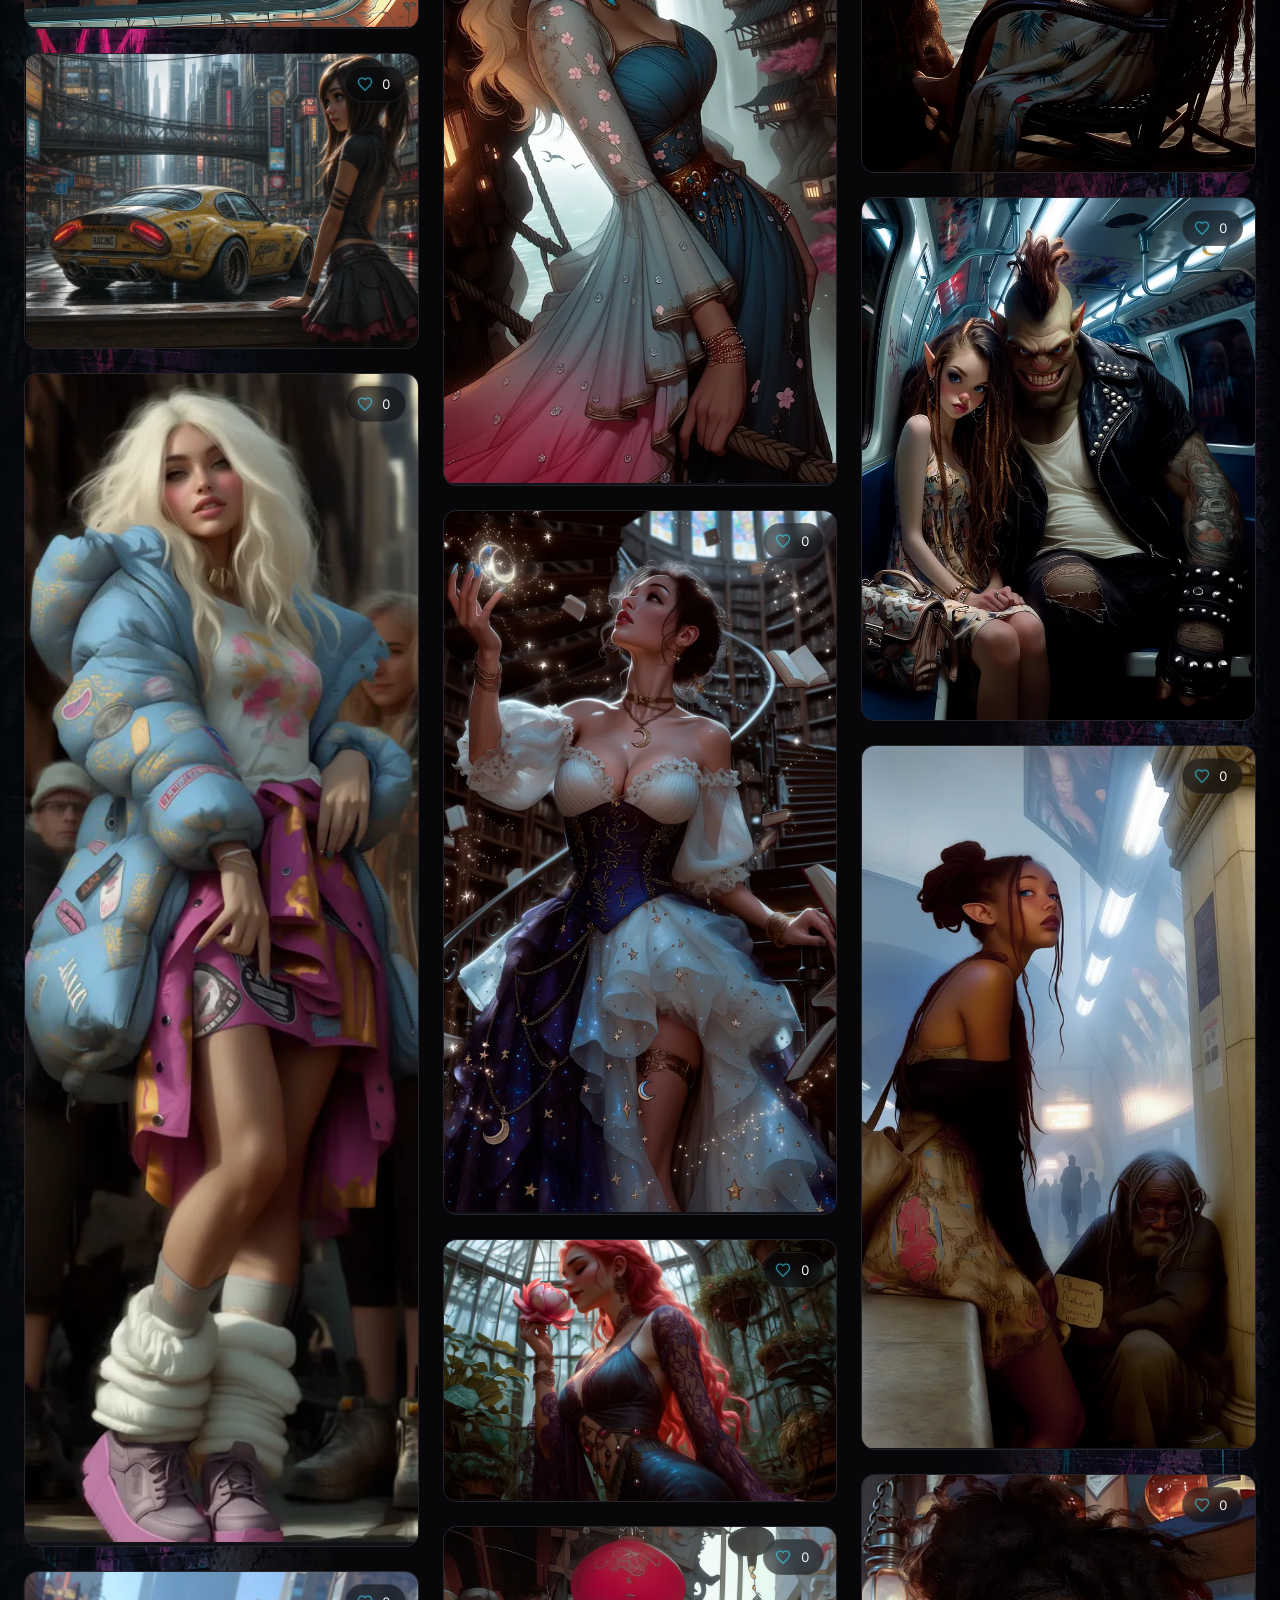
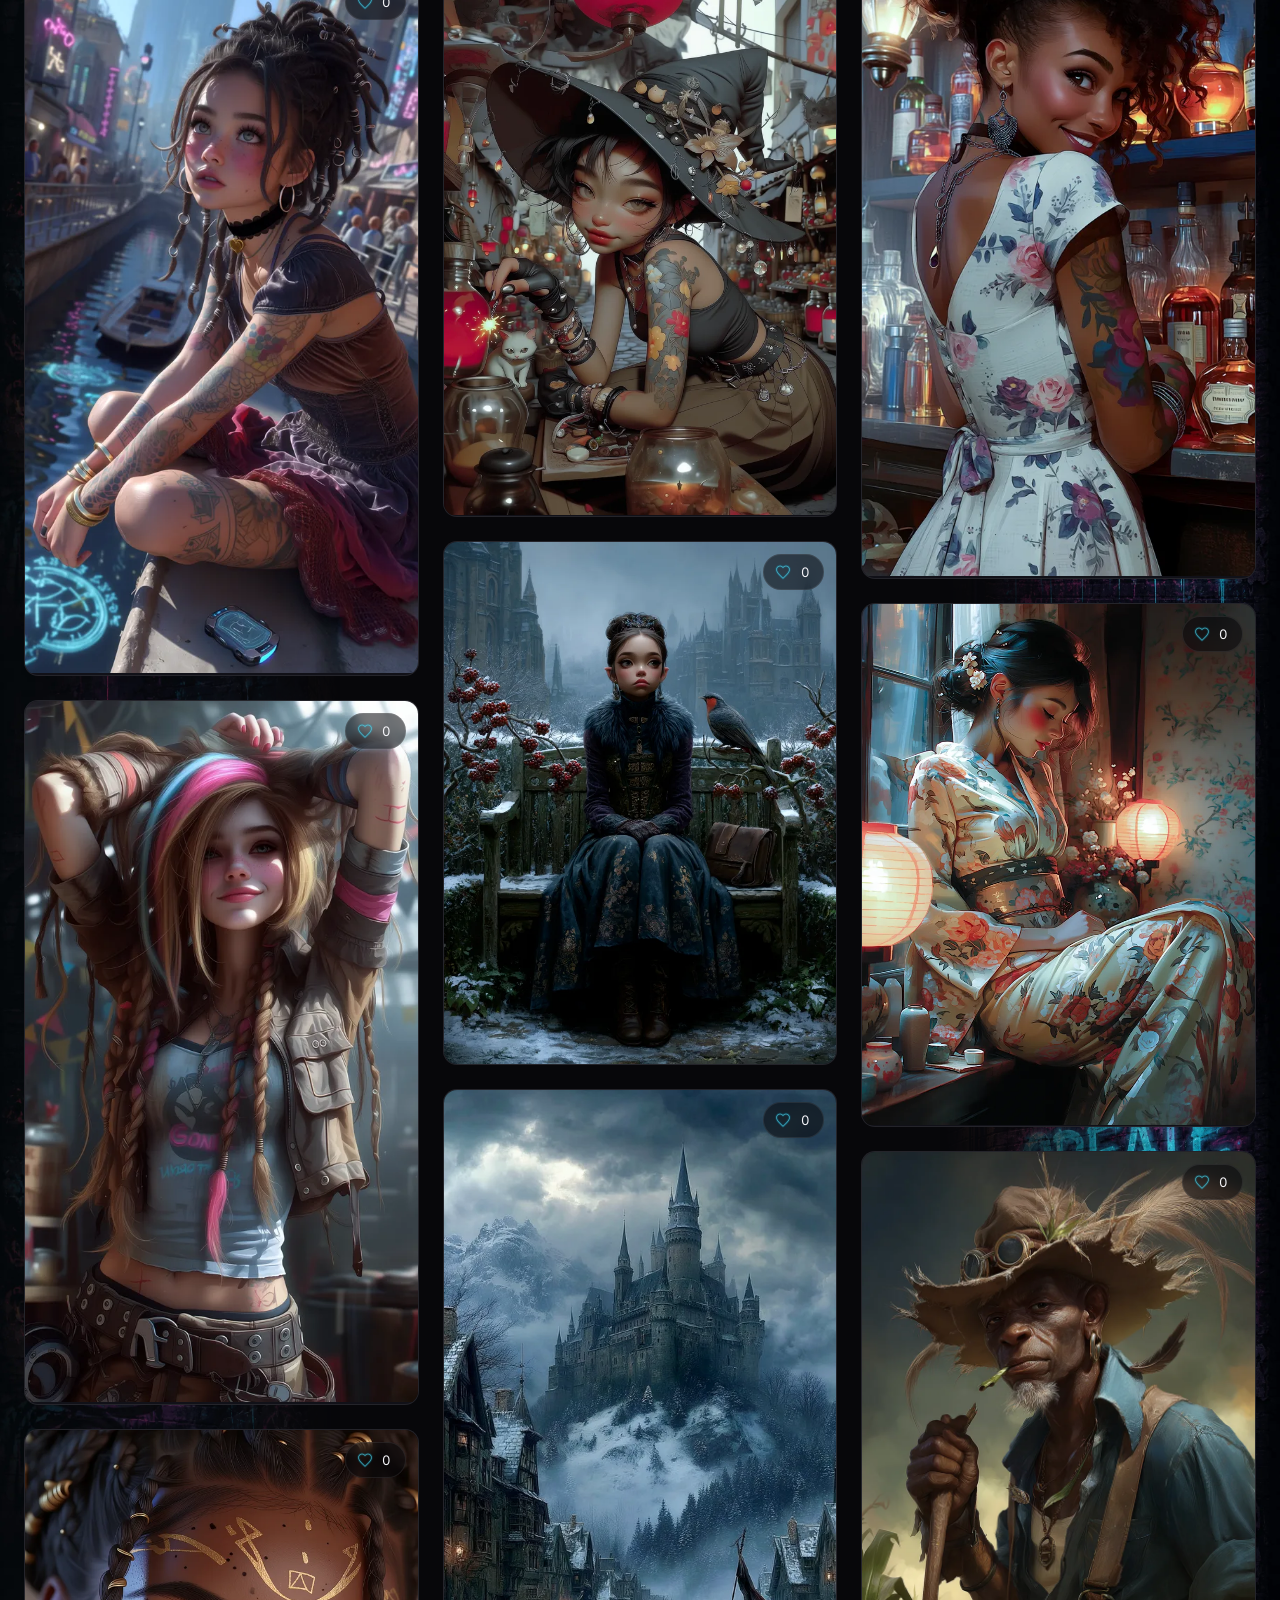
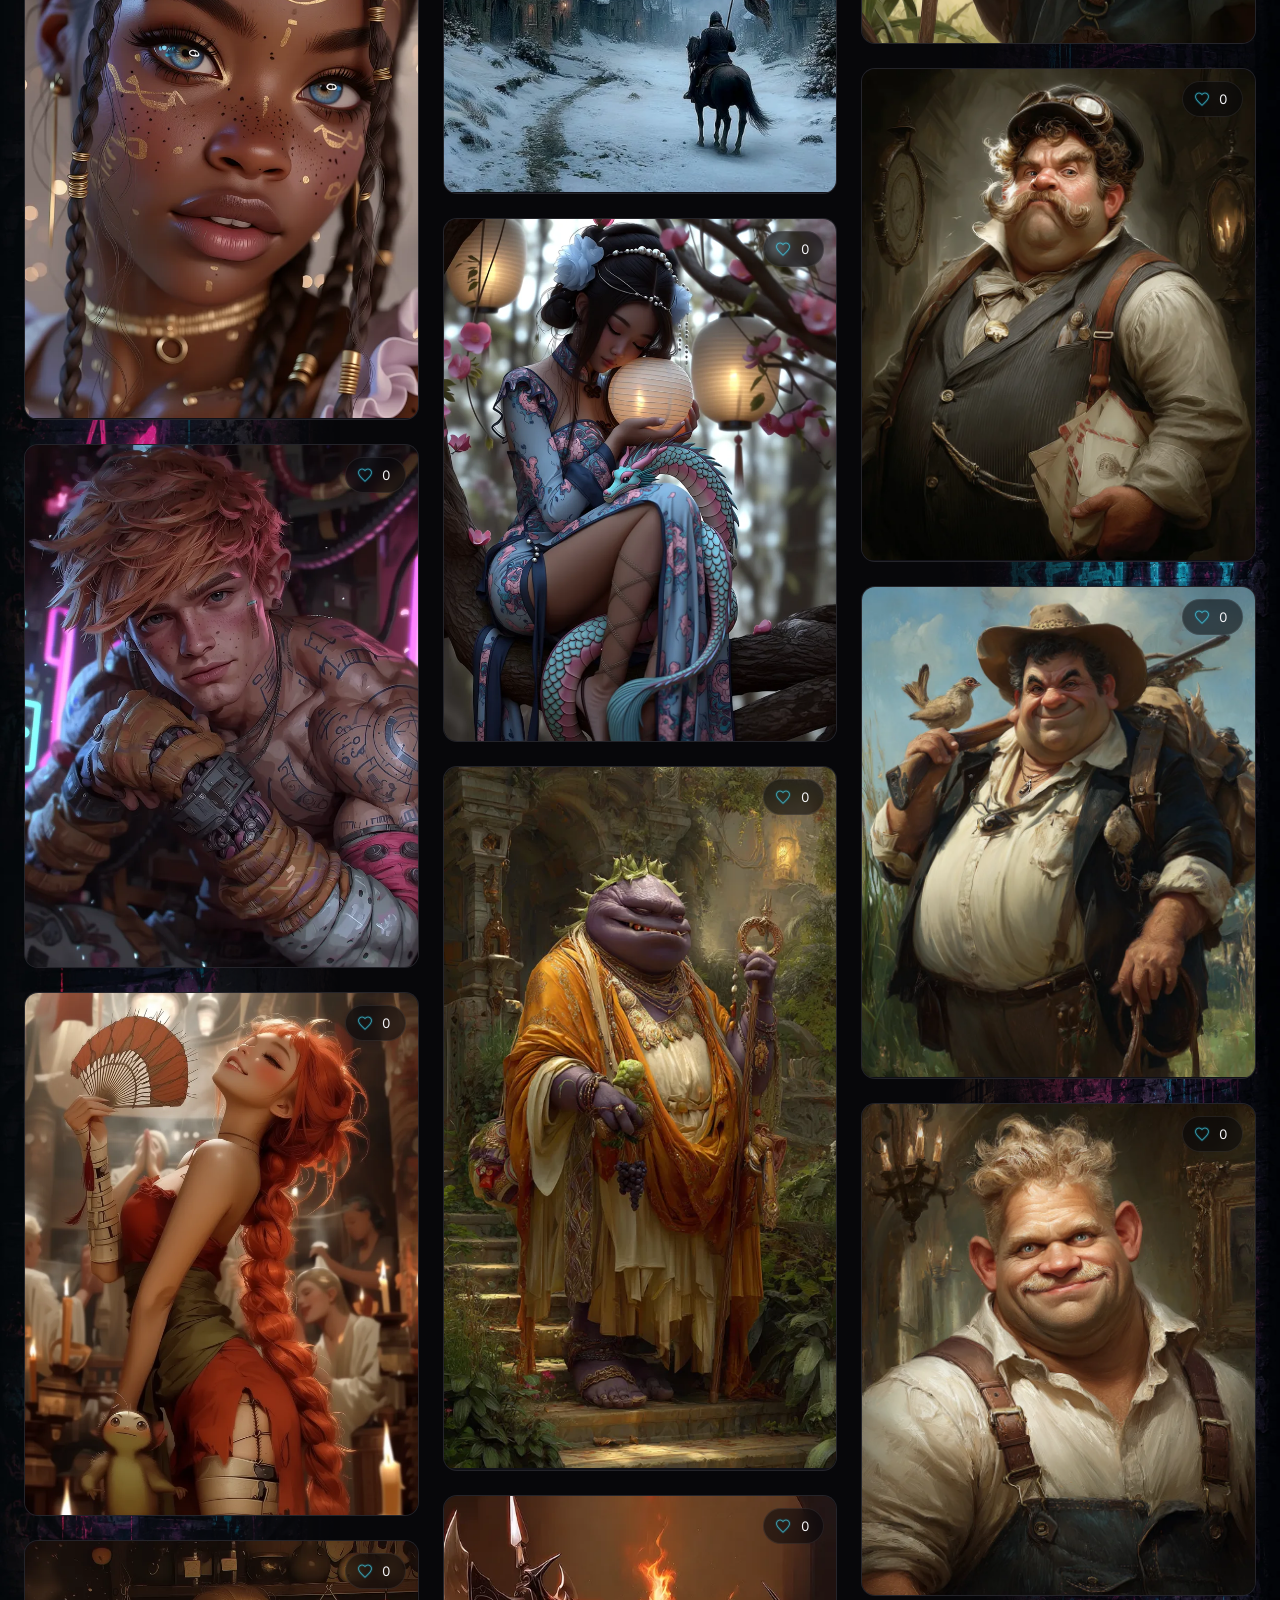
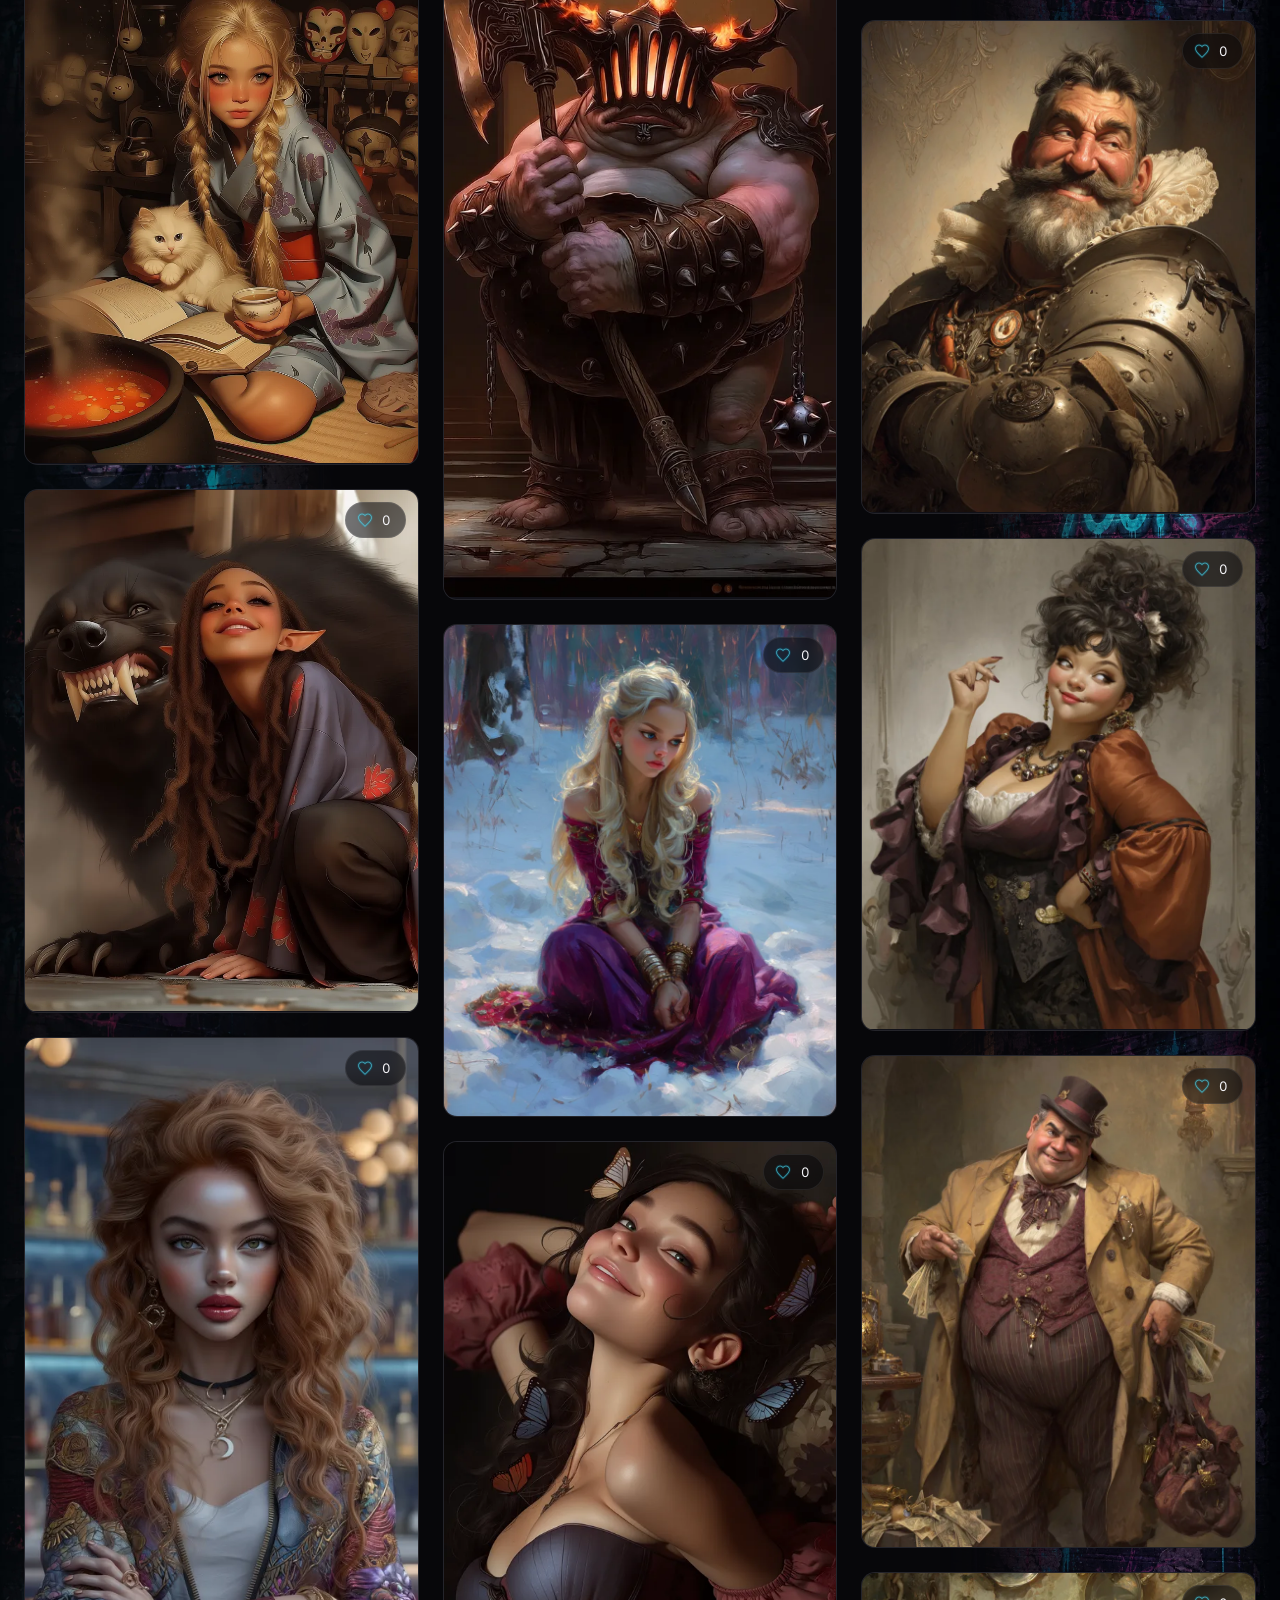
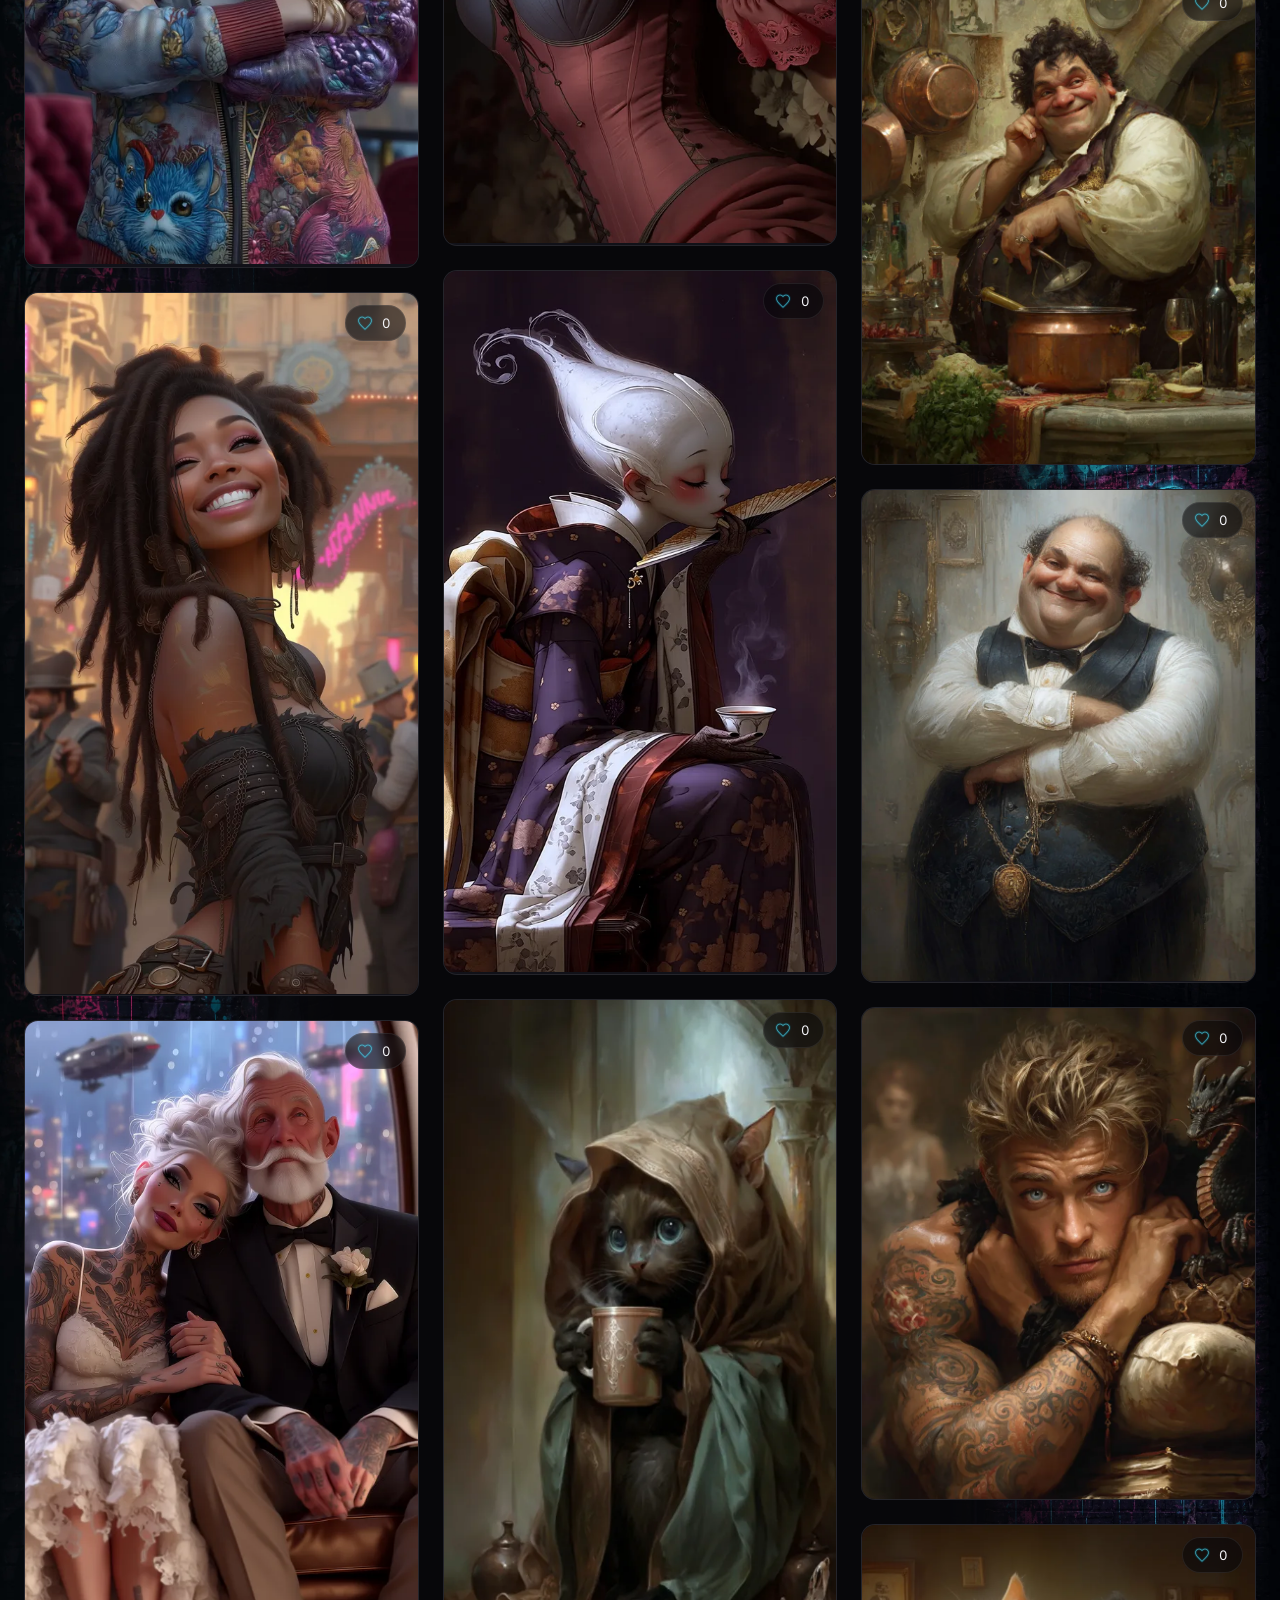
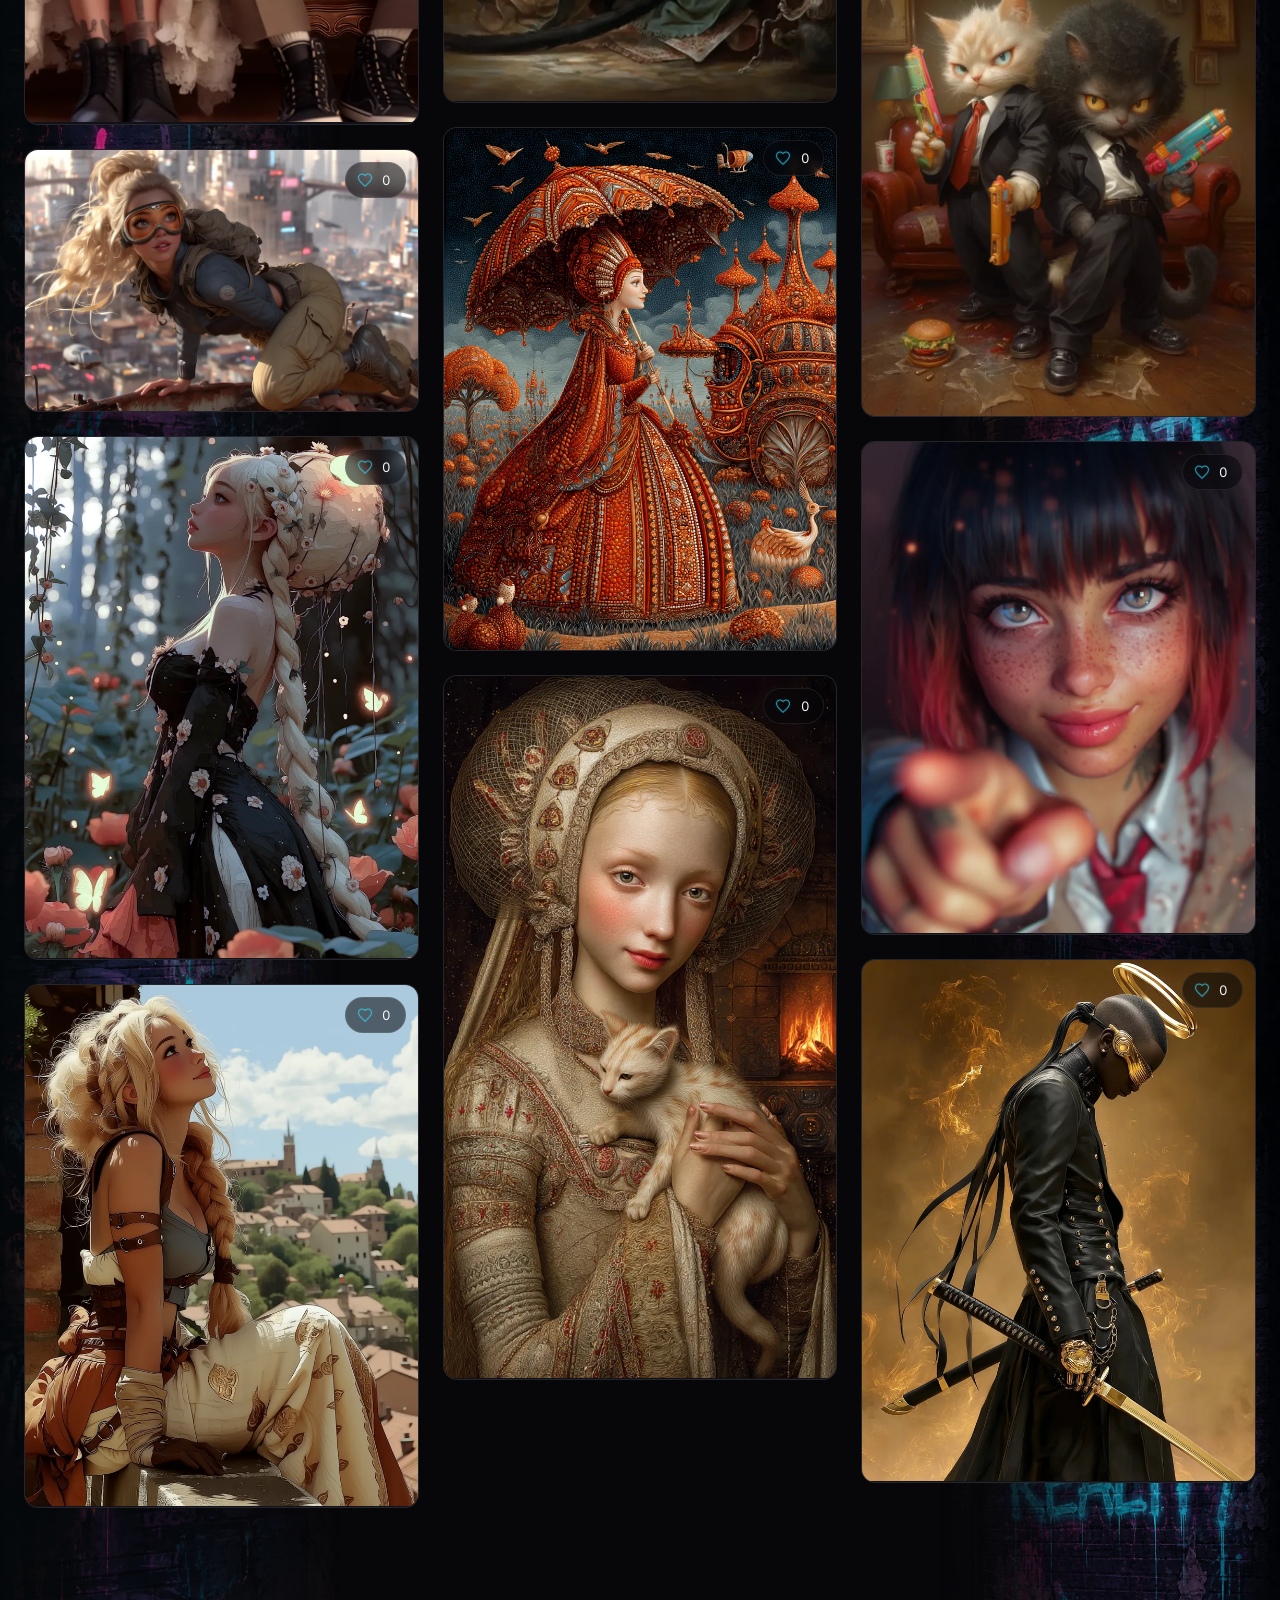
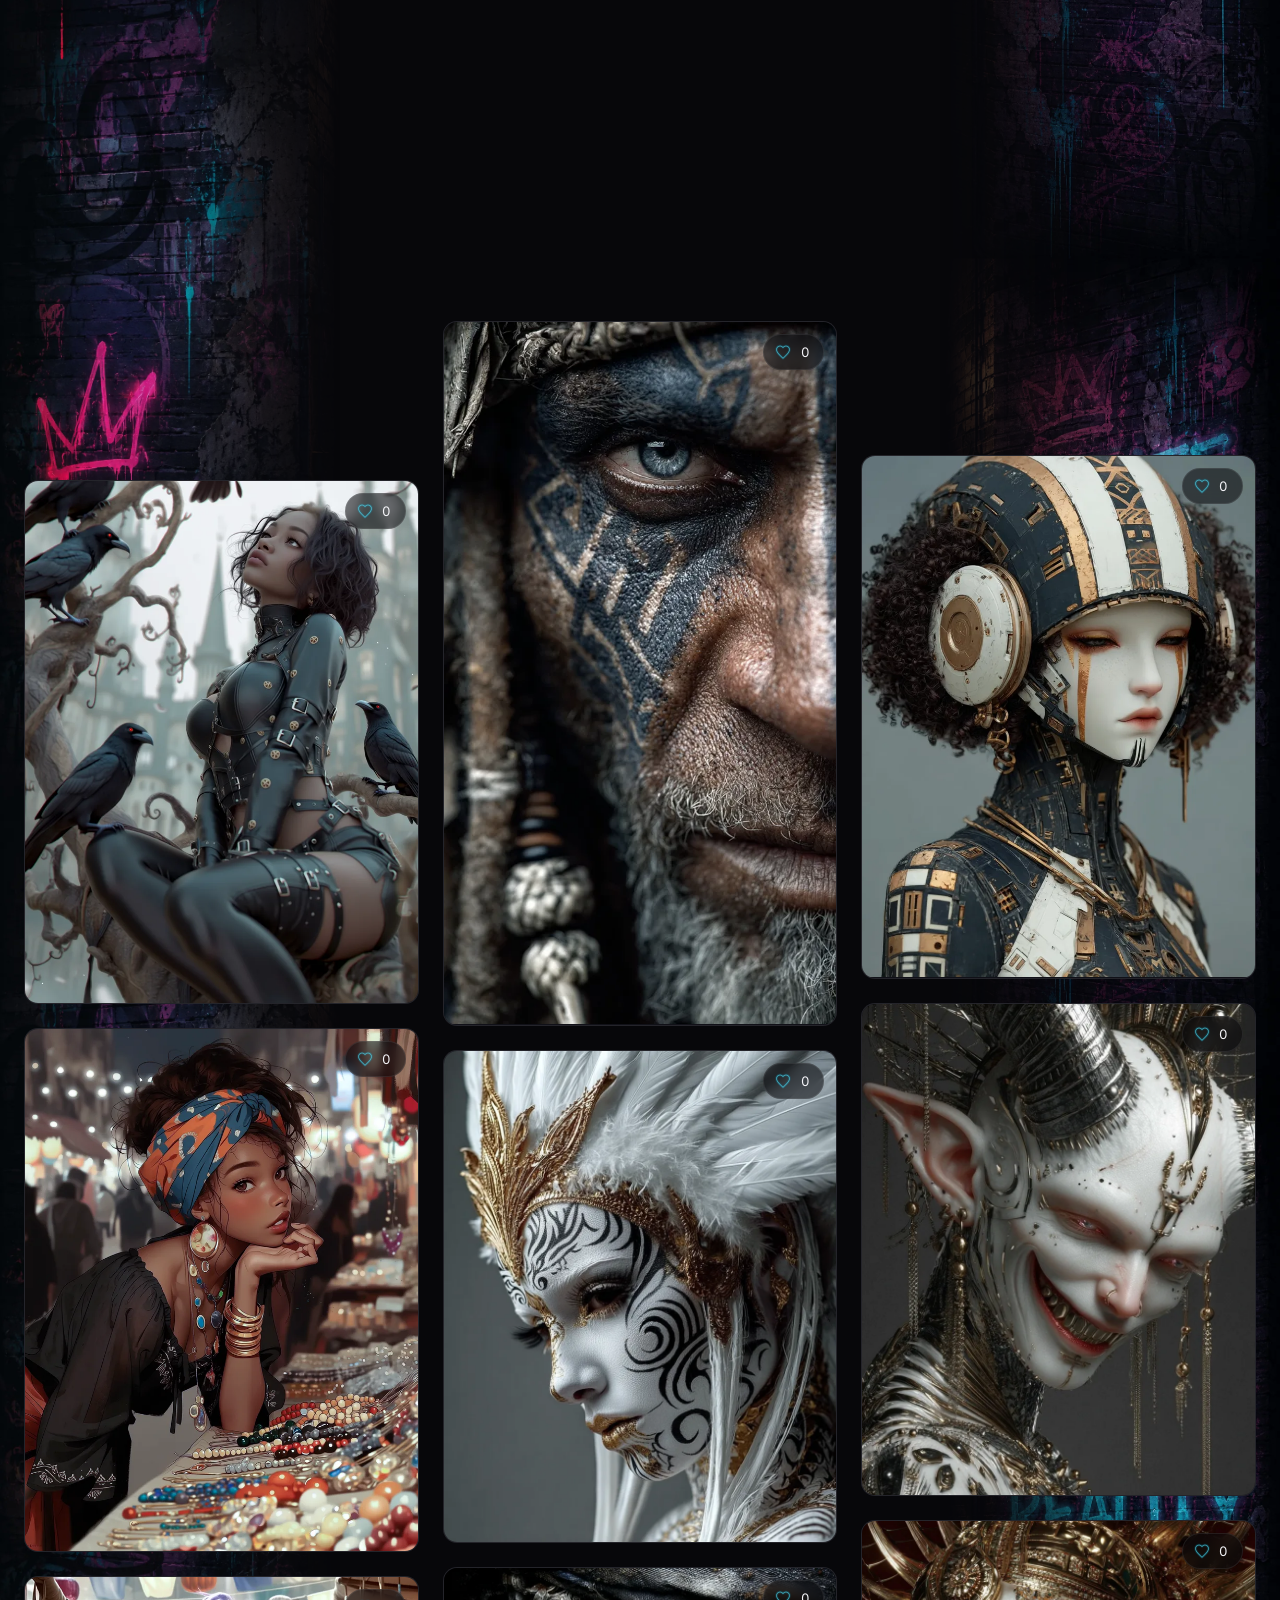
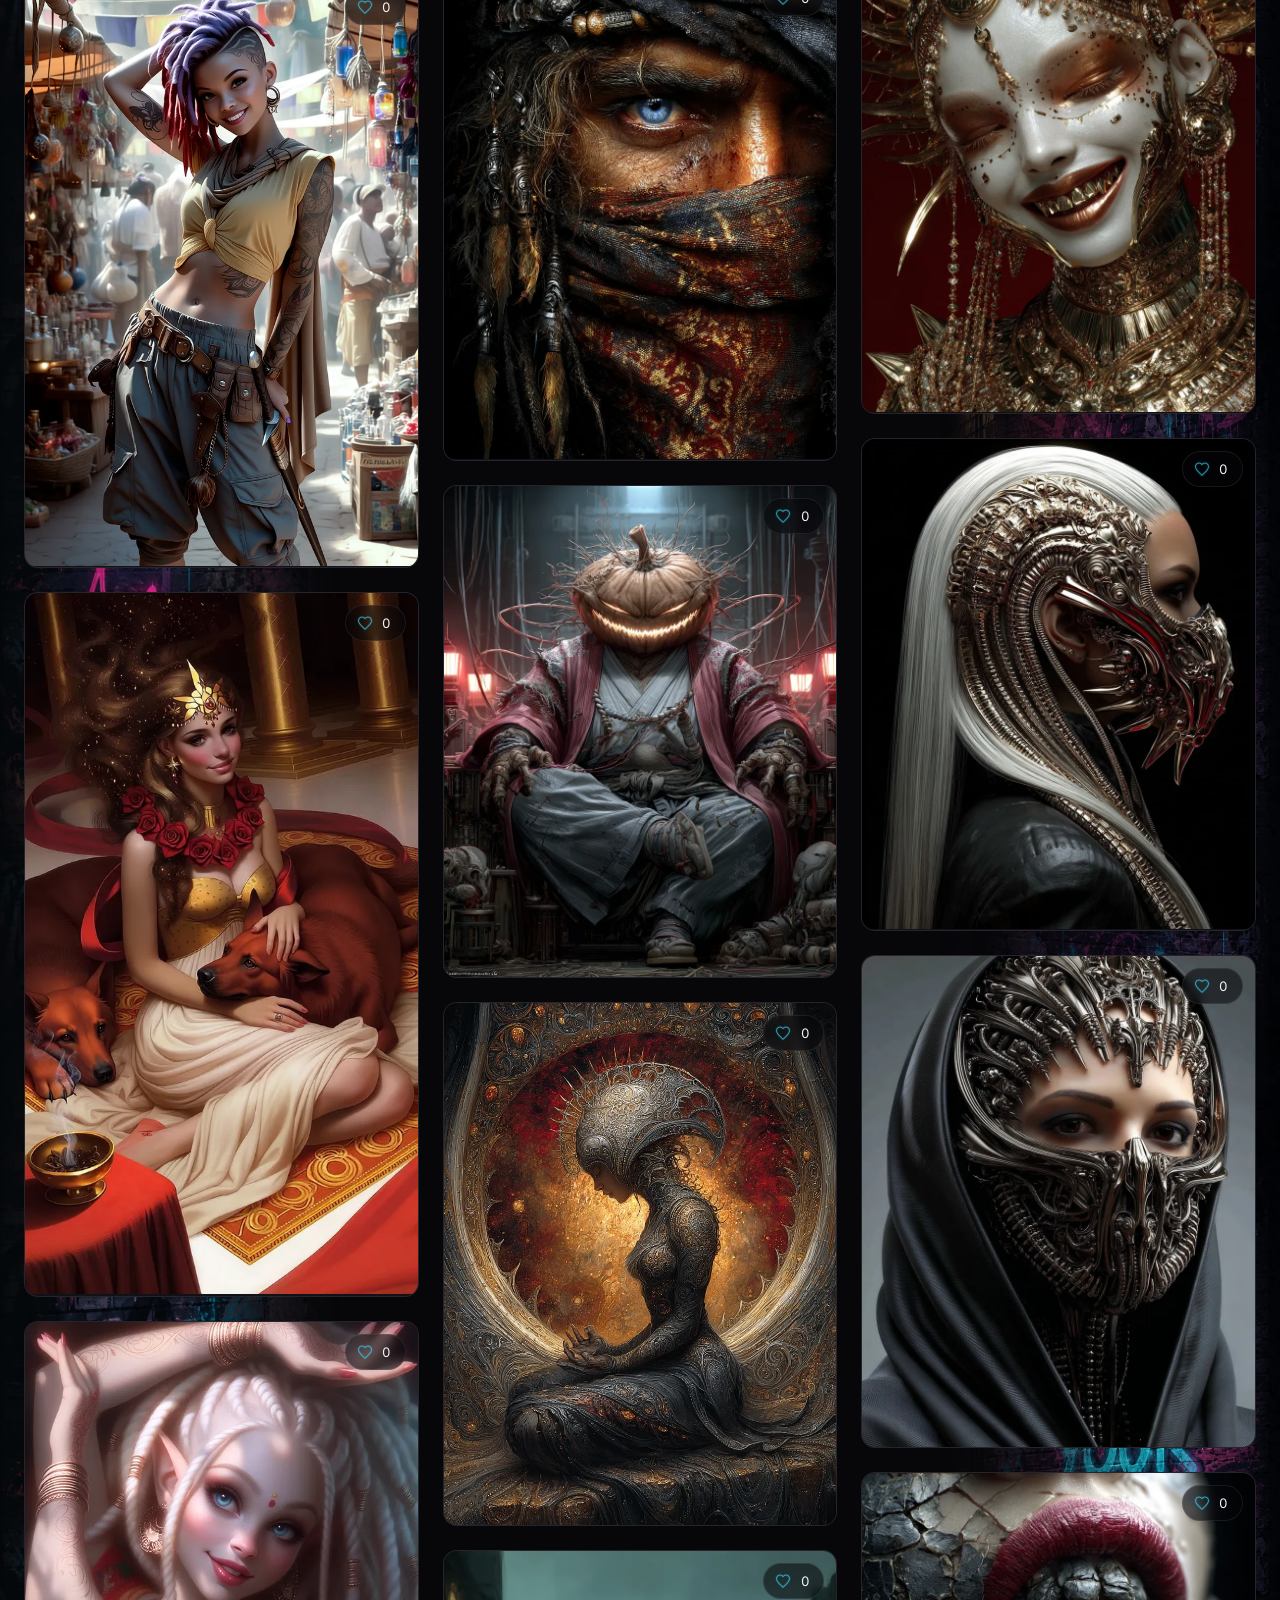
==== commit c9327039: "Add 18 new gallery works (fantasyart, streetart, cyberpunk) 113-130: 13 fantasyart, 4 streetart, 1 c" ====
--- a/gallery.html
+++ b/gallery.html
@@ -28,7 +28,7 @@
   <link rel="preconnect" href="https://fonts.gstatic.com" crossorigin>
   <link href="https://fonts.googleapis.com/css2?family=Unbounded:wght@400;600;700;800&family=Jura:wght@300;400;500;600&family=Inter:wght@400;500;600&display=swap&subset=cyrillic,latin" rel="stylesheet">
 
-  <link rel="stylesheet" href="css/style.css?v=14">
+  <link rel="stylesheet" href="css/style.css?v=16">
 </head>
 <body>
 
@@ -104,10 +104,10 @@
     <p class="footer__visits"><span class="vnum">·</span> <span data-i18n="visits.label">визитов</span></p>
   </footer>
 
-  <script src="js/works.js?v=14"></script>
-  <script src="js/i18n.js?v=14"></script>
-  <script src="js/supabase.js?v=14"></script>
-  <script src="js/gallery.js?v=14"></script>
-  <script src="js/main.js?v=14"></script>
+  <script src="js/works.js?v=16"></script>
+  <script src="js/i18n.js?v=16"></script>
+  <script src="js/supabase.js?v=16"></script>
+  <script src="js/gallery.js?v=16"></script>
+  <script src="js/main.js?v=16"></script>
 </body>
 </html>
--- a/css/style.css
+++ b/css/style.css
@@ -273,11 +273,15 @@
 .hero__cta:hover { background: rgba(255,31,116,0.1); box-shadow: var(--pink-glow); transform: translateY(-2px); }
 .hero__cta svg { width: 16px; height: 16px; }
 
-/* баннер из избранных работ — без рамки, правый край экрана, левый край растворяется в фон */
+/* видео-баннер — без рамки, правый край экрана, левый край растворяется в фон.
+   Ролики 16:9 — блок держит их родную пропорцию и центрируется по высоте hero,
+   вместо растяжения на всю высоту (как было с картинками через object-fit:cover). */
 .hero__banner {
   position: absolute;
-  top: 0; right: 0; bottom: 0;
+  top: 50%; right: 0;
   width: 56%;
+  aspect-ratio: 16 / 9;
+  transform: translateY(-50%);
   z-index: 0;
   -webkit-mask-image: linear-gradient(90deg, transparent 0%, rgba(0,0,0,0.5) 18%, black 42%);
   mask-image: linear-gradient(90deg, transparent 0%, rgba(0,0,0,0.5) 18%, black 42%);
@@ -286,12 +290,20 @@
   position: absolute; inset: 0;
   opacity: 0;
   transition: opacity 1.2s var(--ease);
+  /* лёгкое растворение верхнего/нижнего края кадра — слабее, чем боковая маска на .hero__banner */
+  -webkit-mask-image: linear-gradient(180deg, transparent 0%, black 8%, black 92%, transparent 100%);
+  mask-image: linear-gradient(180deg, transparent 0%, black 8%, black 92%, transparent 100%);
 }
 .hero__slide.is-active { opacity: 1; }
 .hero__slide img {
   width: 100%; height: 100%; object-fit: cover;
   transform: scale(1);
   will-change: transform;
+}
+/* видео показывается целиком, в родной пропорции 16:9, без обрезки и без зума */
+.hero__slide video {
+  width: 100%; height: 100%; object-fit: contain;
+  display: block;
 }
 /* Ken Burns: медленный зум длиннее времени показа слайда (9s vs 4.5s смены),
    чтобы движение не успевало «дёргаться» об конец анимации при кроссфейде.
@@ -627,7 +639,17 @@
 .gallery__grid .work.is-hidden { display: none; }
 
 @media (max-width: 980px) { .gallery__grid { column-count: 2; } }
-@media (max-width: 560px)  { .gallery__grid { column-count: 1; } }
+@media (max-width: 560px) {
+  /* Одна колонка = порядок = DOM-порядок works.js (старые -> новые).
+     Переворачиваем визуально, чтобы новые работы были сверху, не трогая сам массив. */
+  .gallery__grid {
+    column-count: 1;
+    display: flex;
+    flex-direction: column-reverse;
+    gap: clamp(14px, 2vw, 24px);
+  }
+  .gallery__grid .work { margin-bottom: 0; }
+}
 
 /* лайтбокс */
 .lightbox {
@@ -878,8 +900,10 @@
   .hero { flex-direction: column; justify-content: center; padding: 100px 0 40px; }
   .hero__banner {
     position: relative;
+    top: auto; right: auto;
     width: 100%;
-    aspect-ratio: 16 / 11;
+    aspect-ratio: 16 / 9;
+    transform: none;
     order: -1;
     -webkit-mask-image: linear-gradient(180deg, black 55%, transparent 100%);
     mask-image: linear-gradient(180deg, black 55%, transparent 100%);
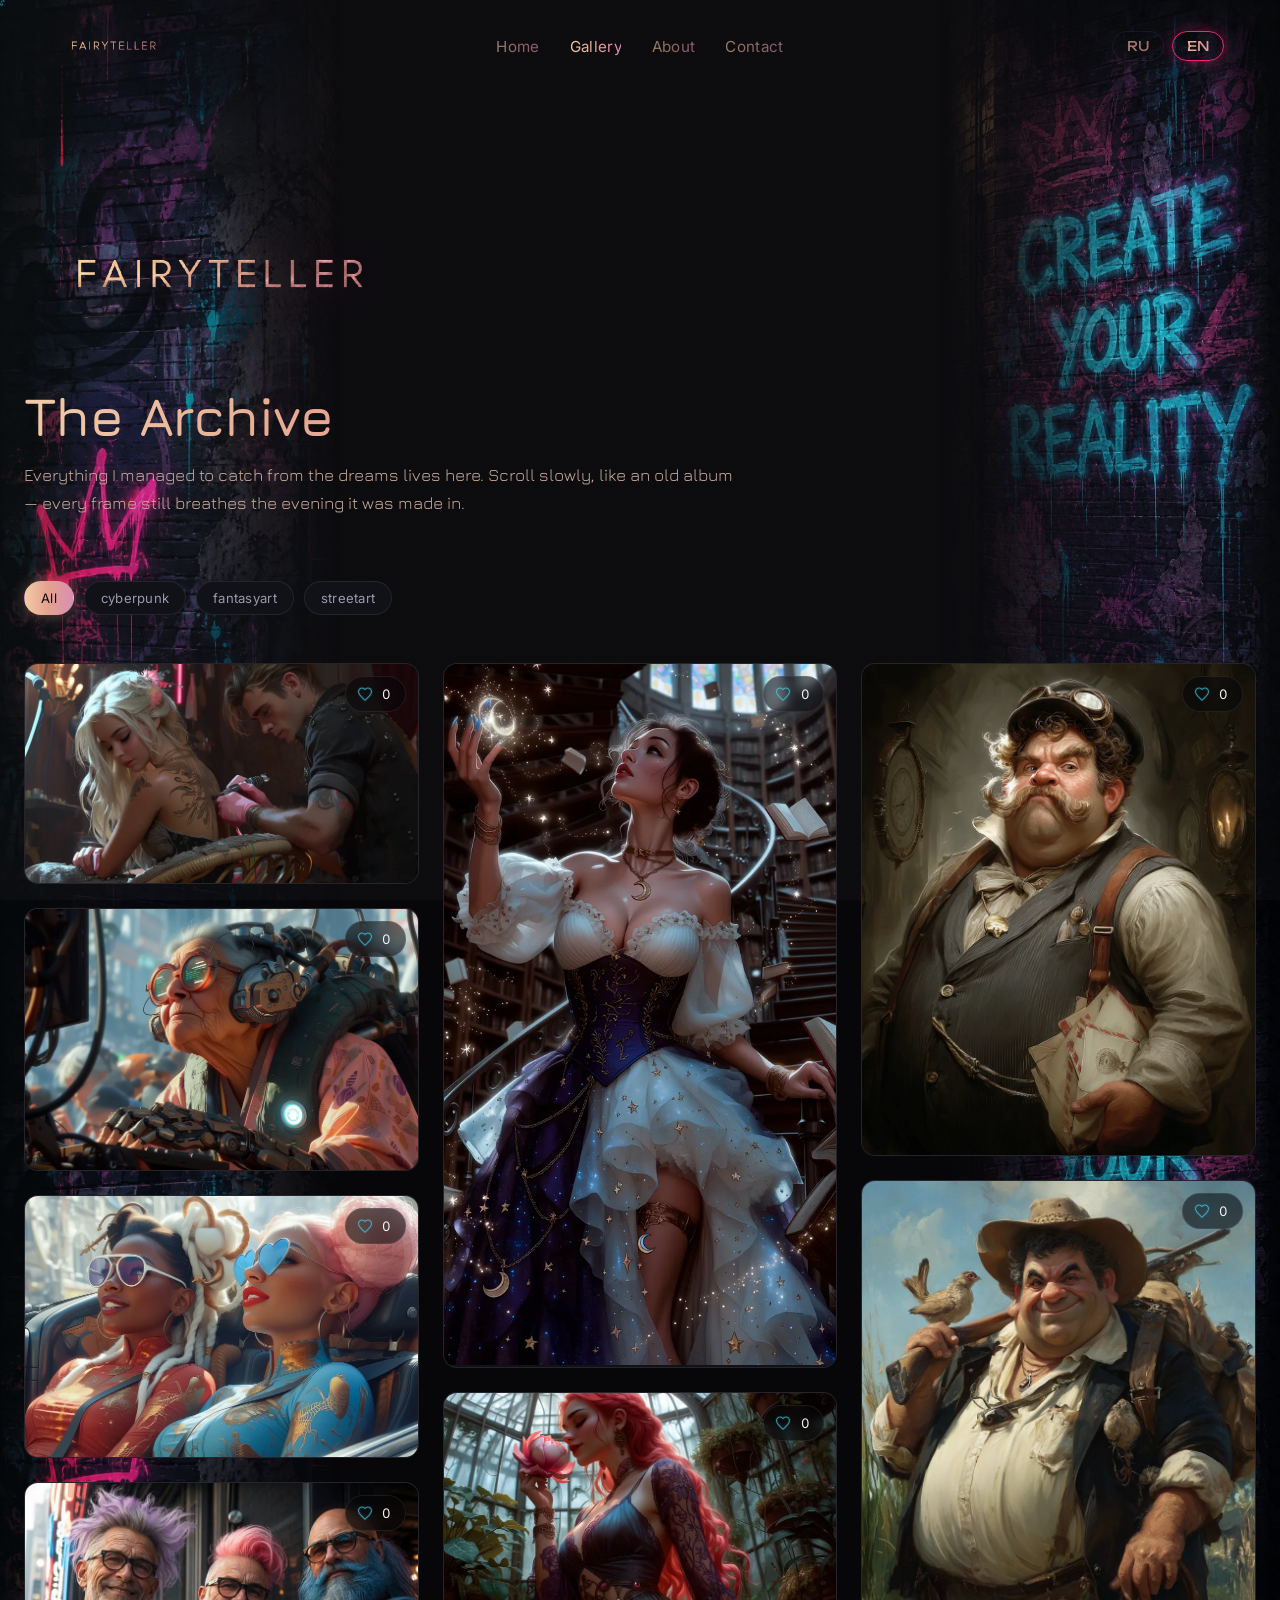
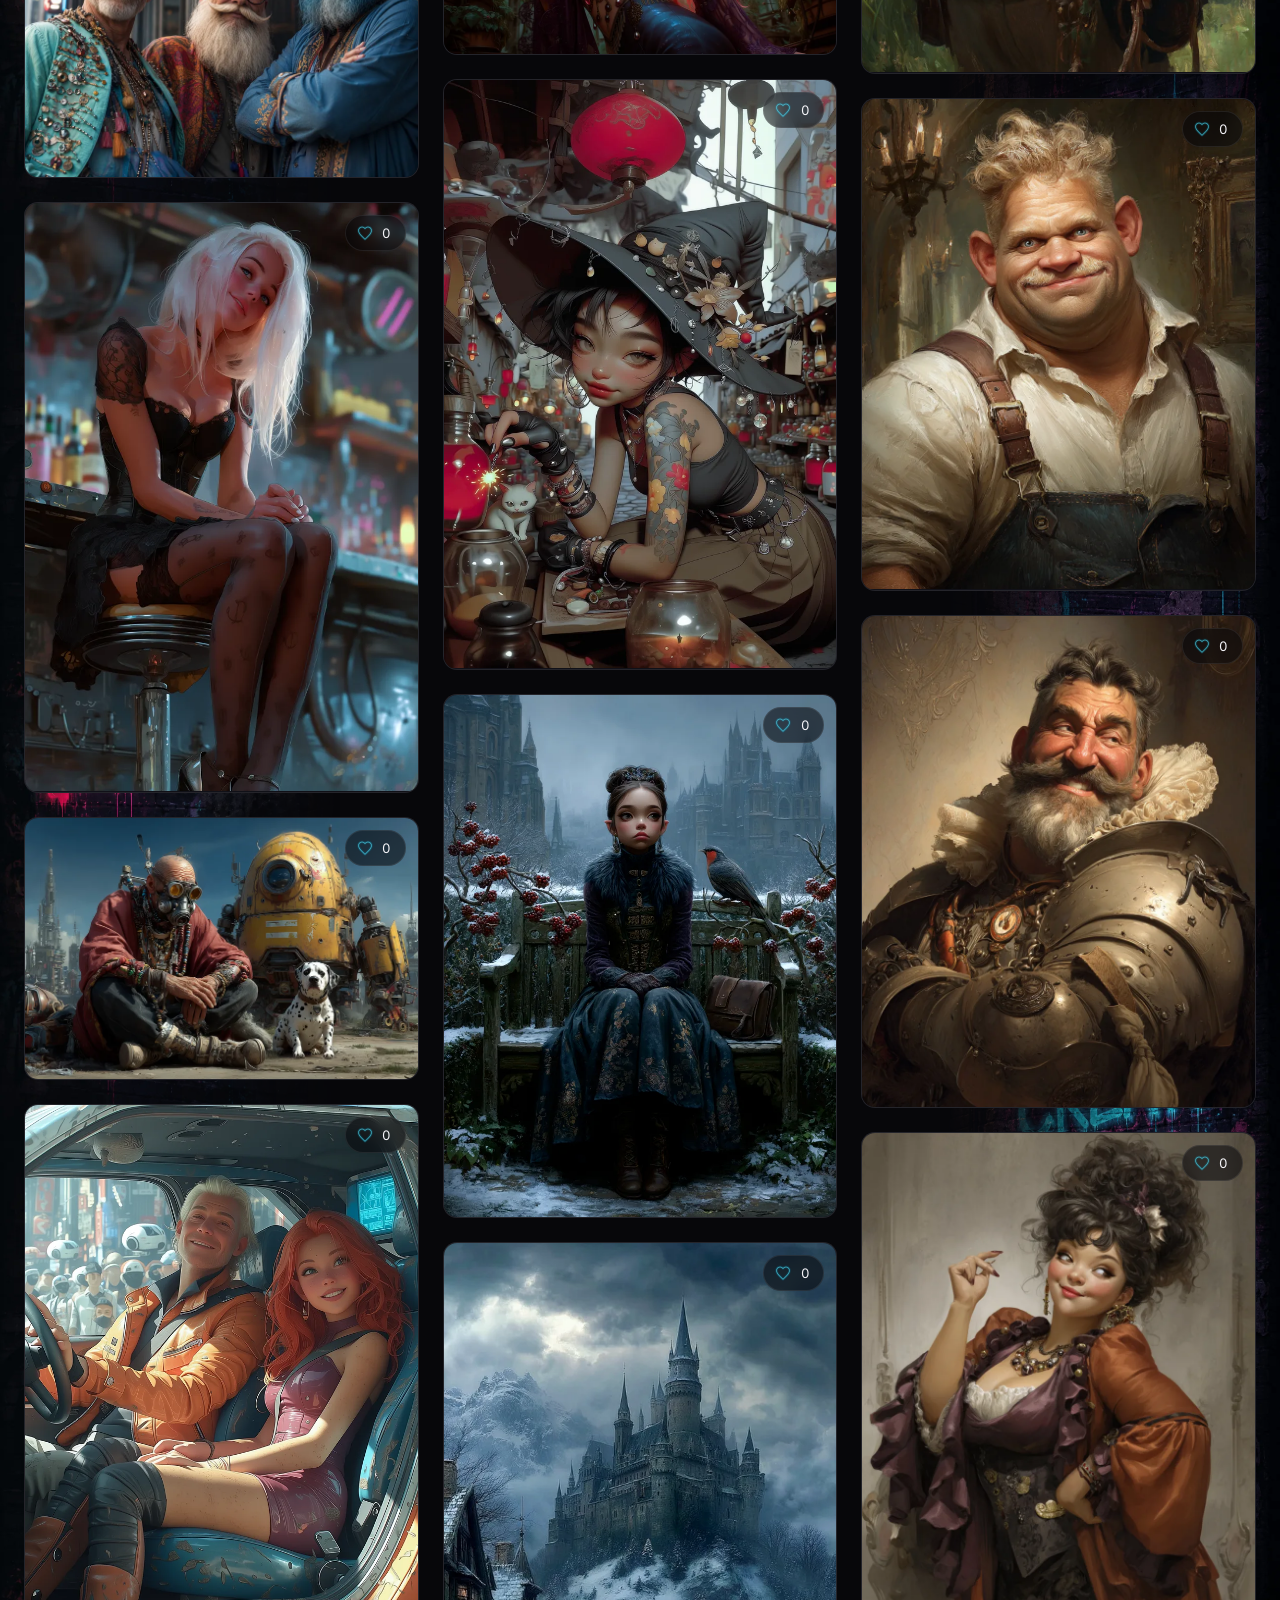
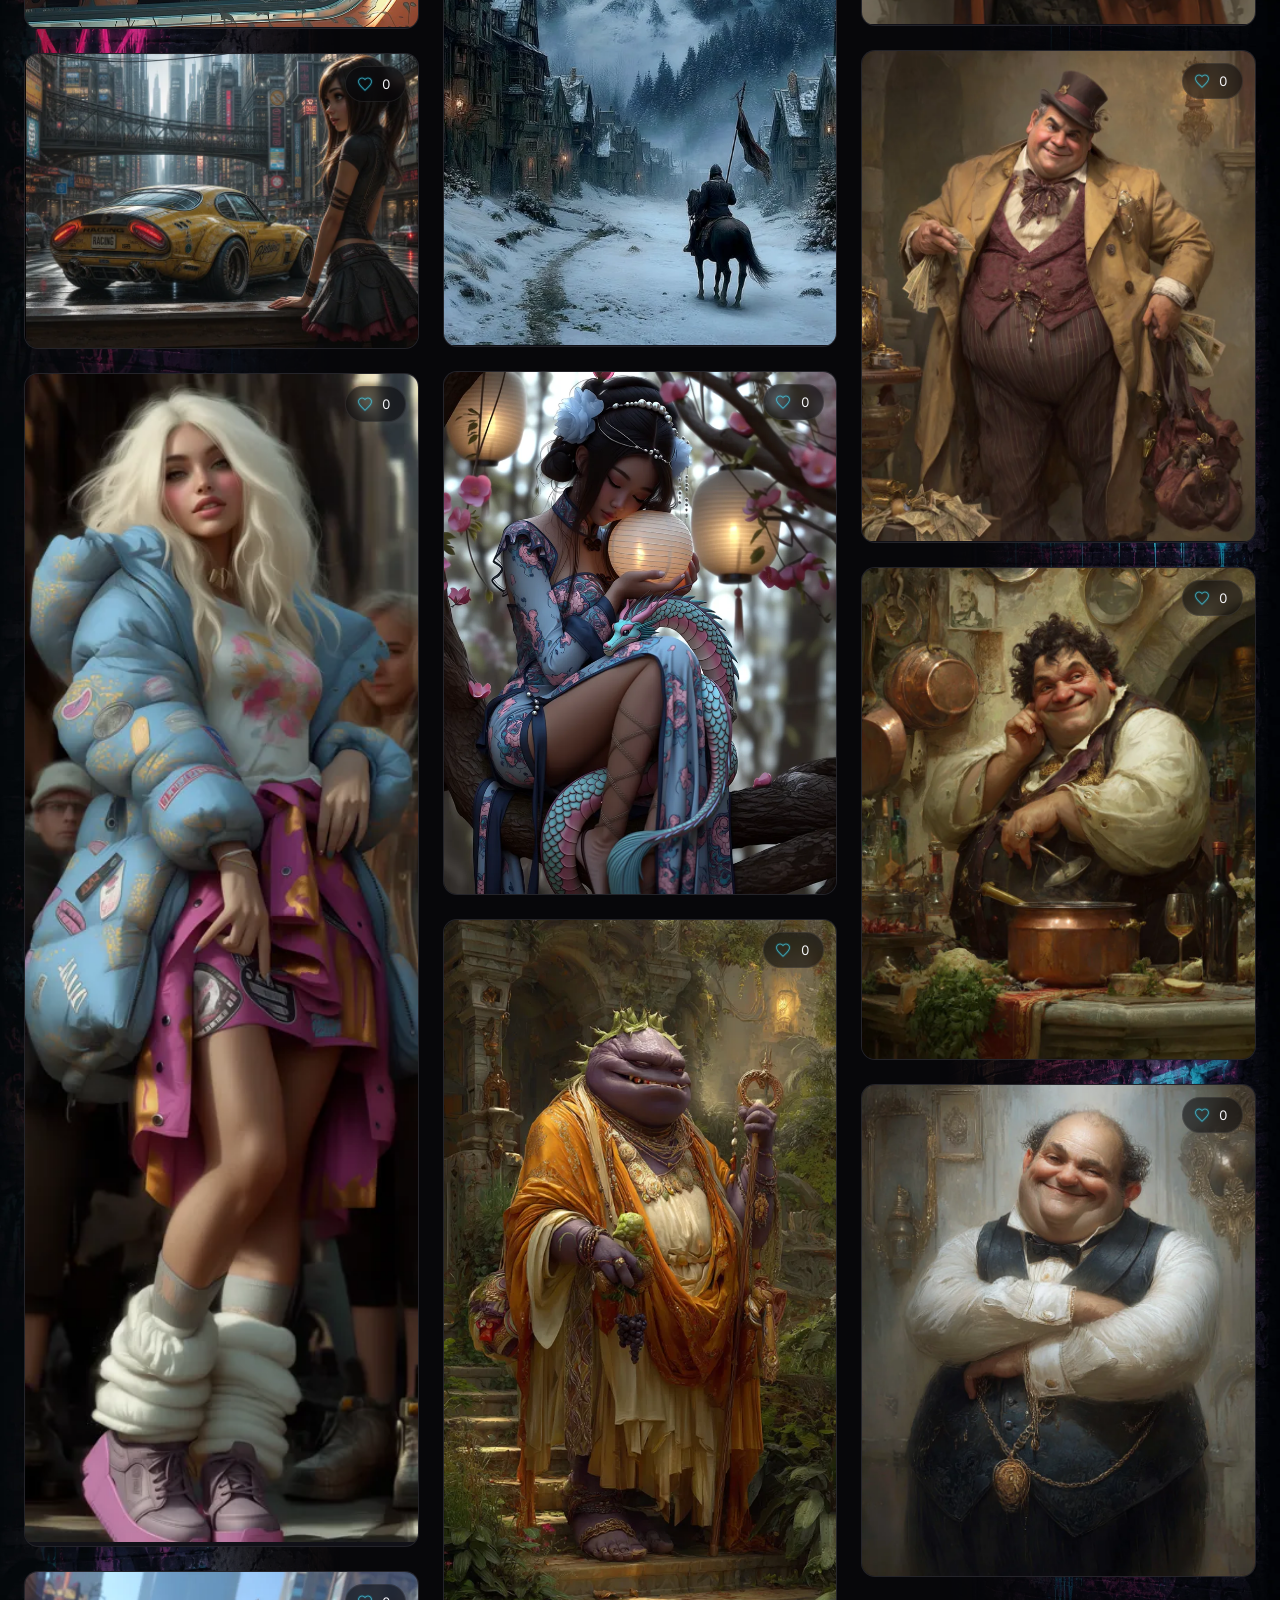
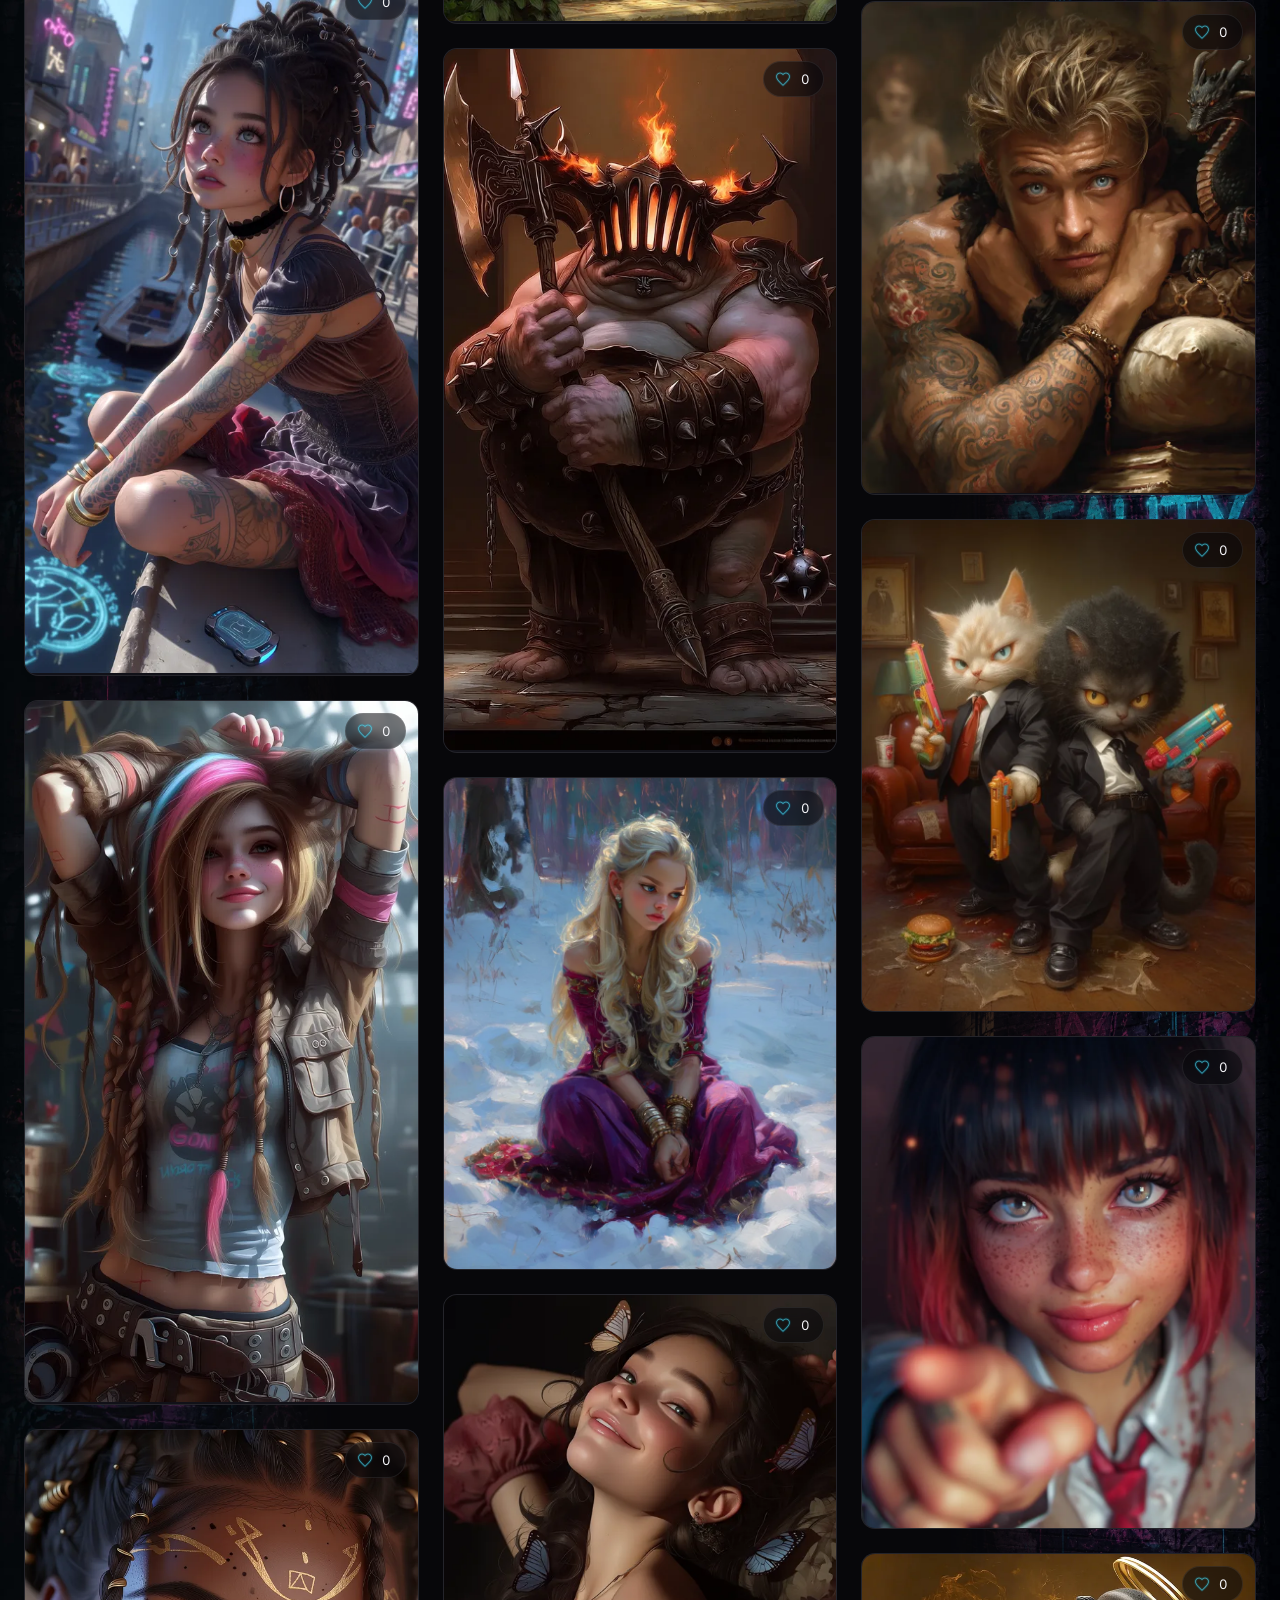
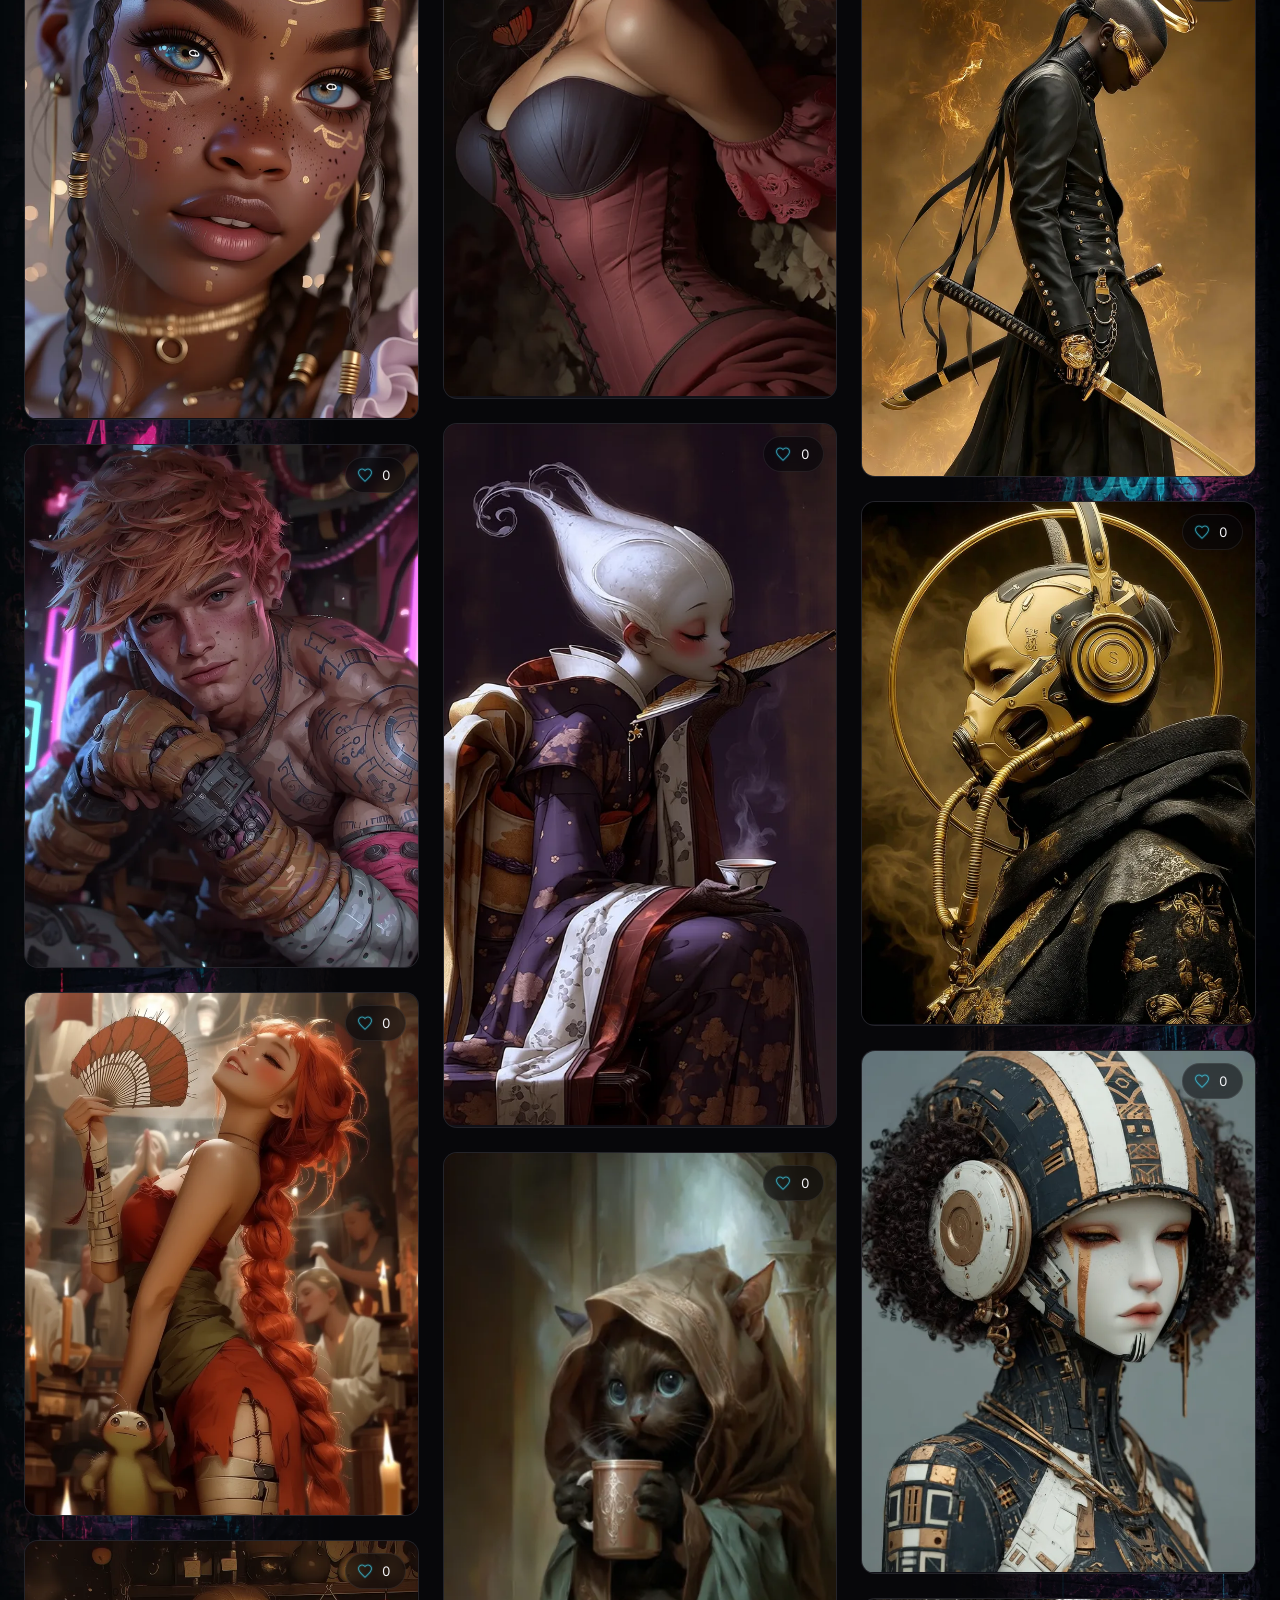
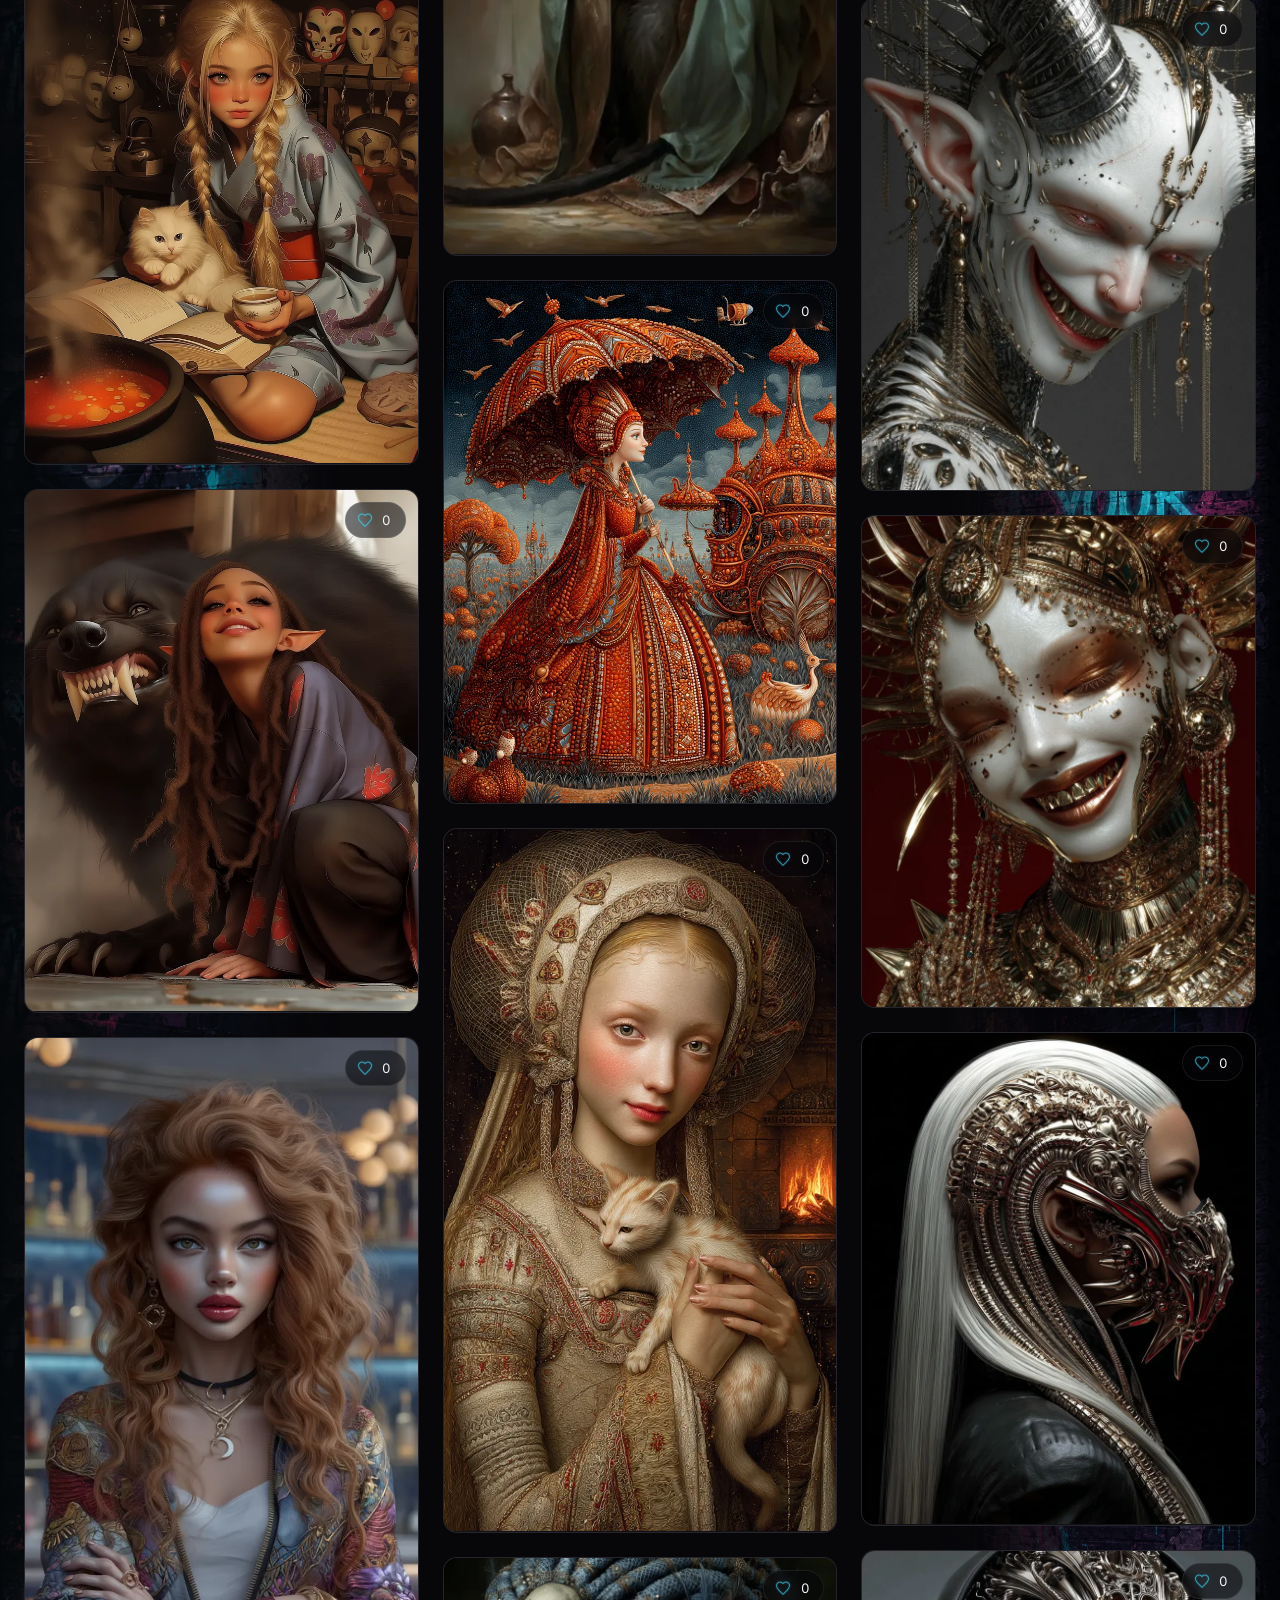
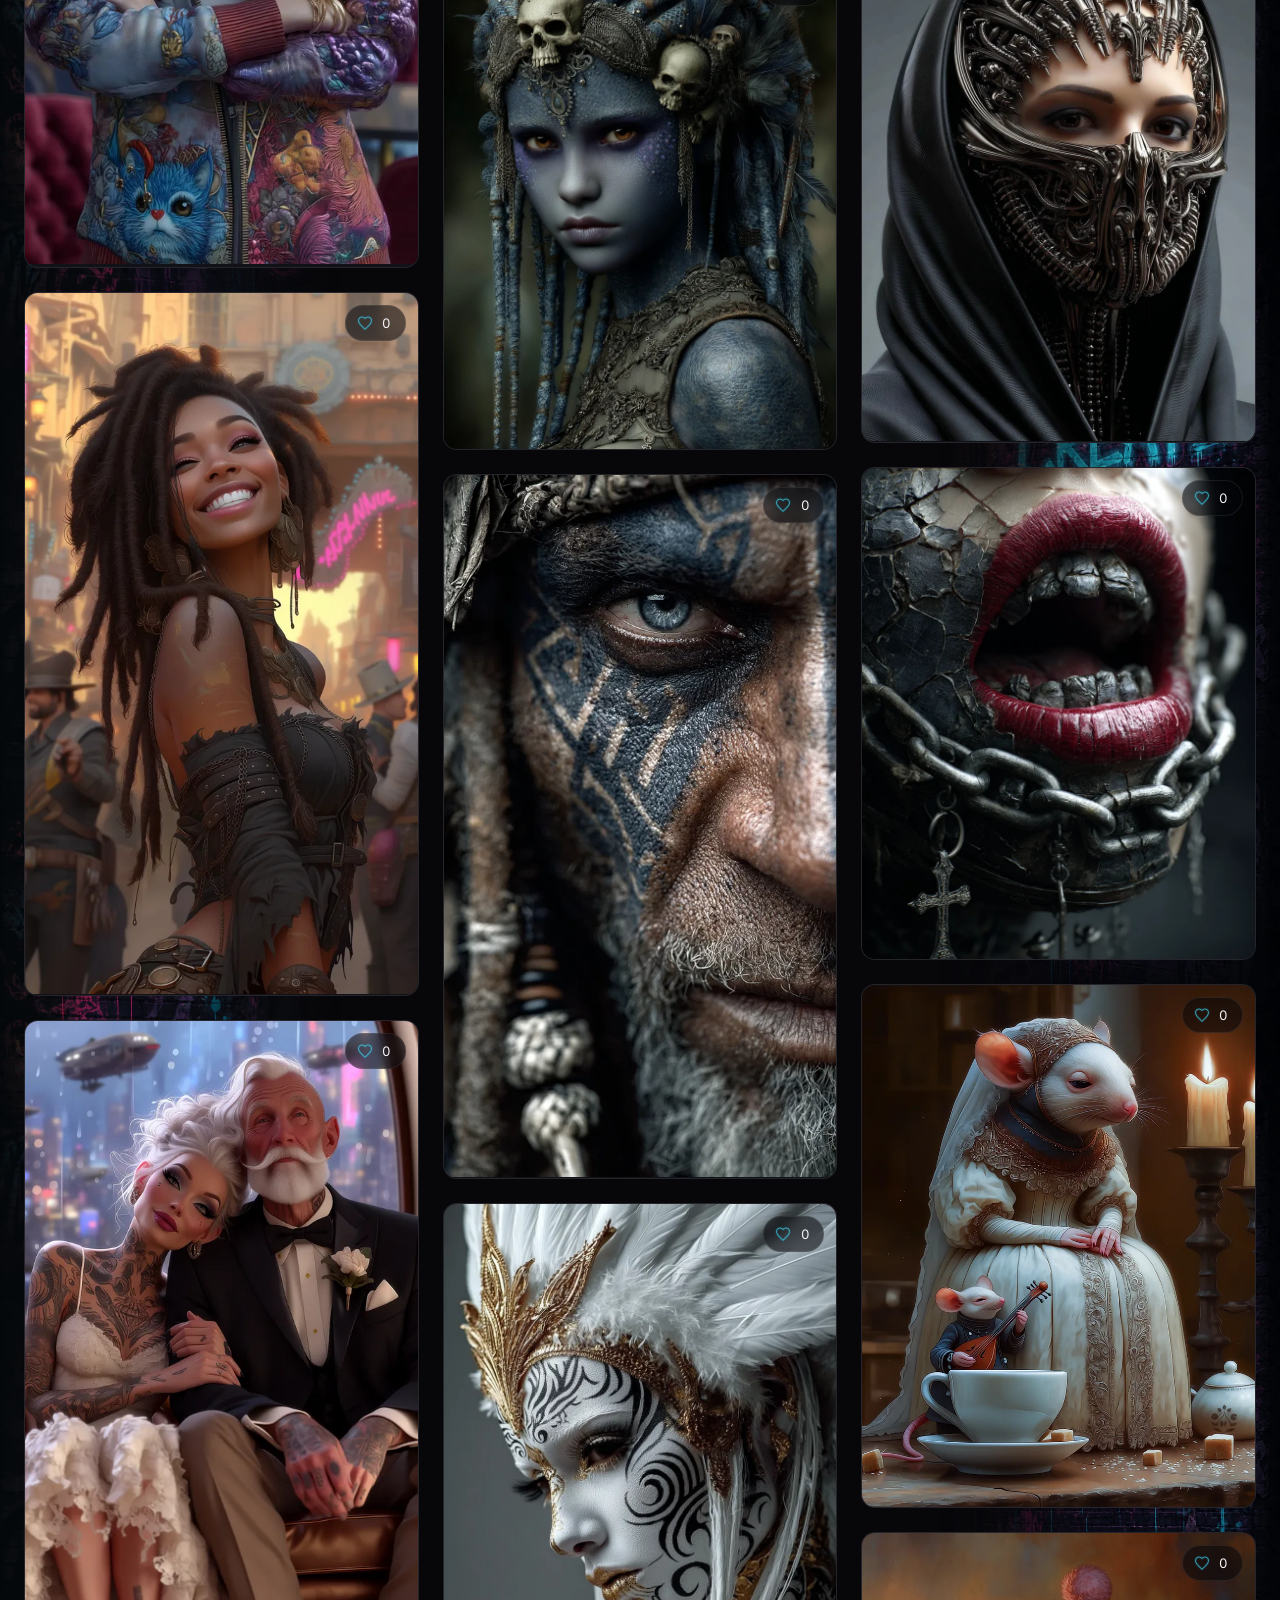
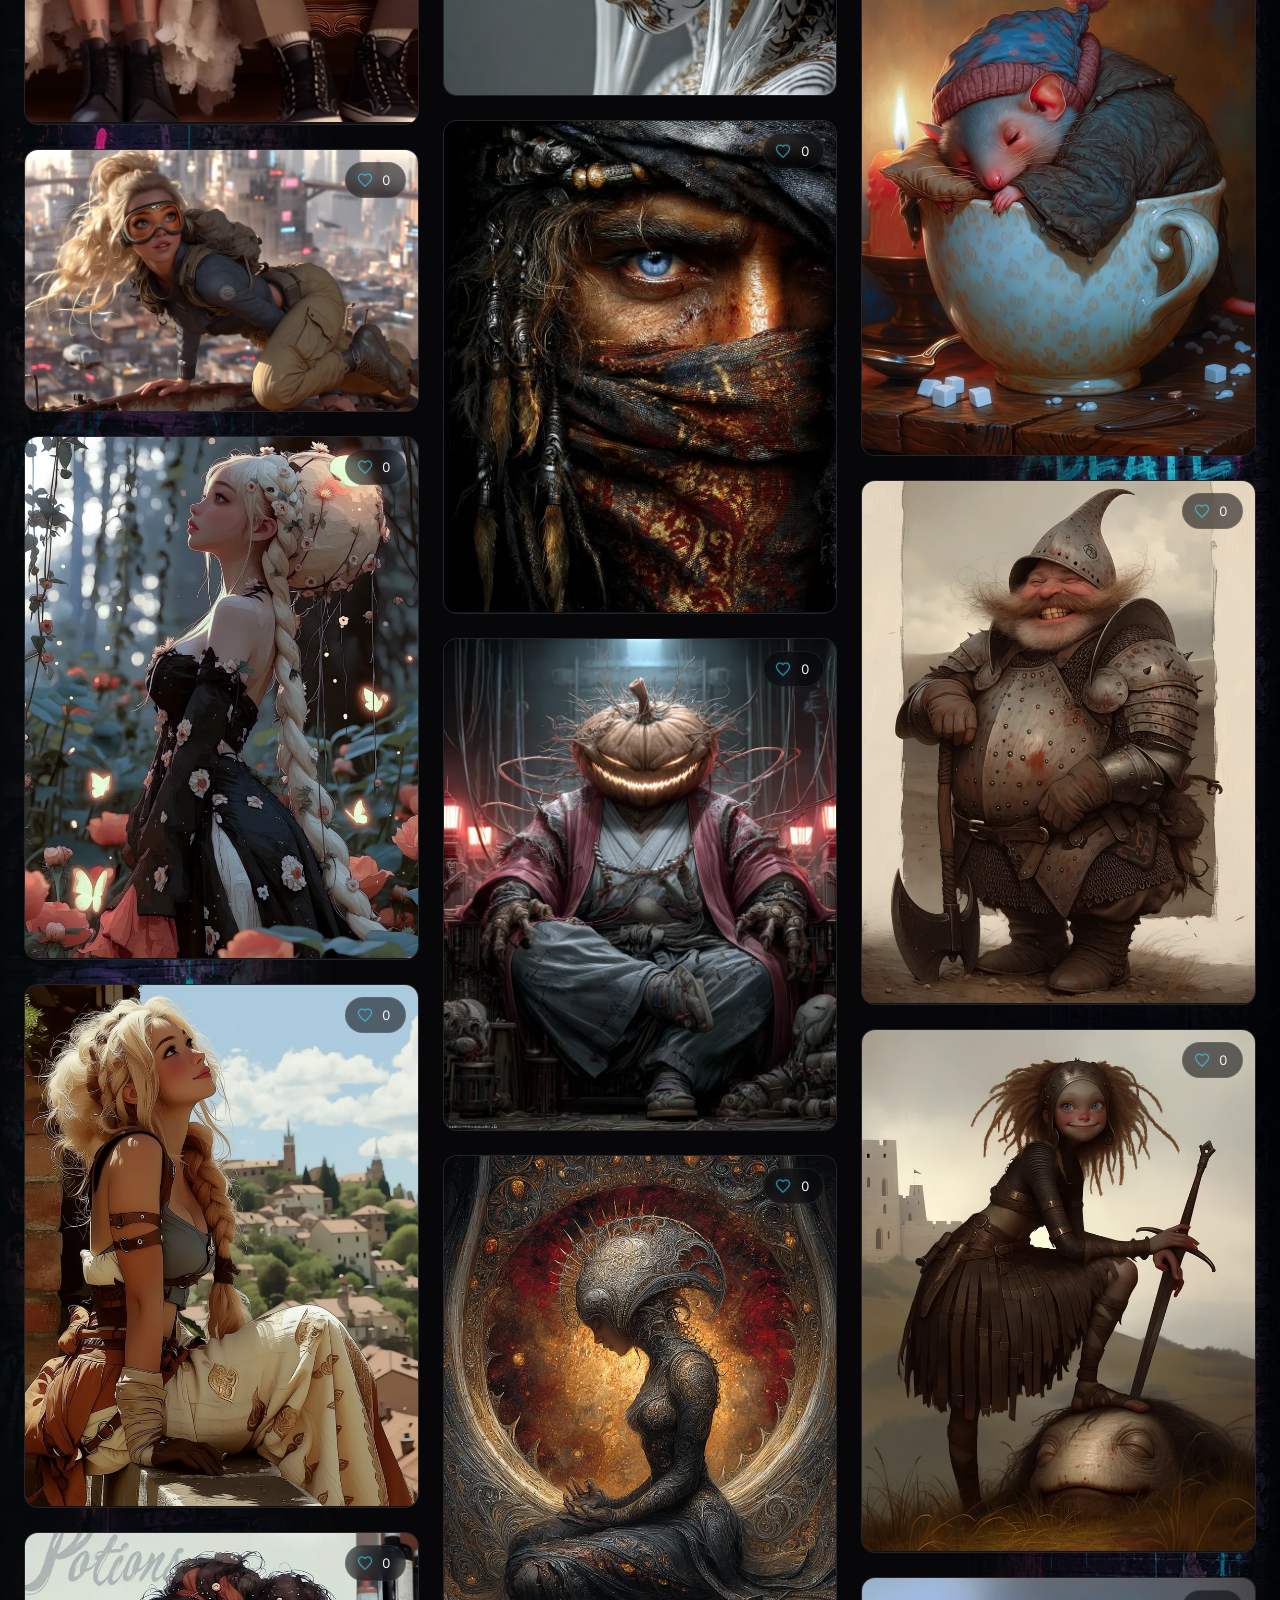
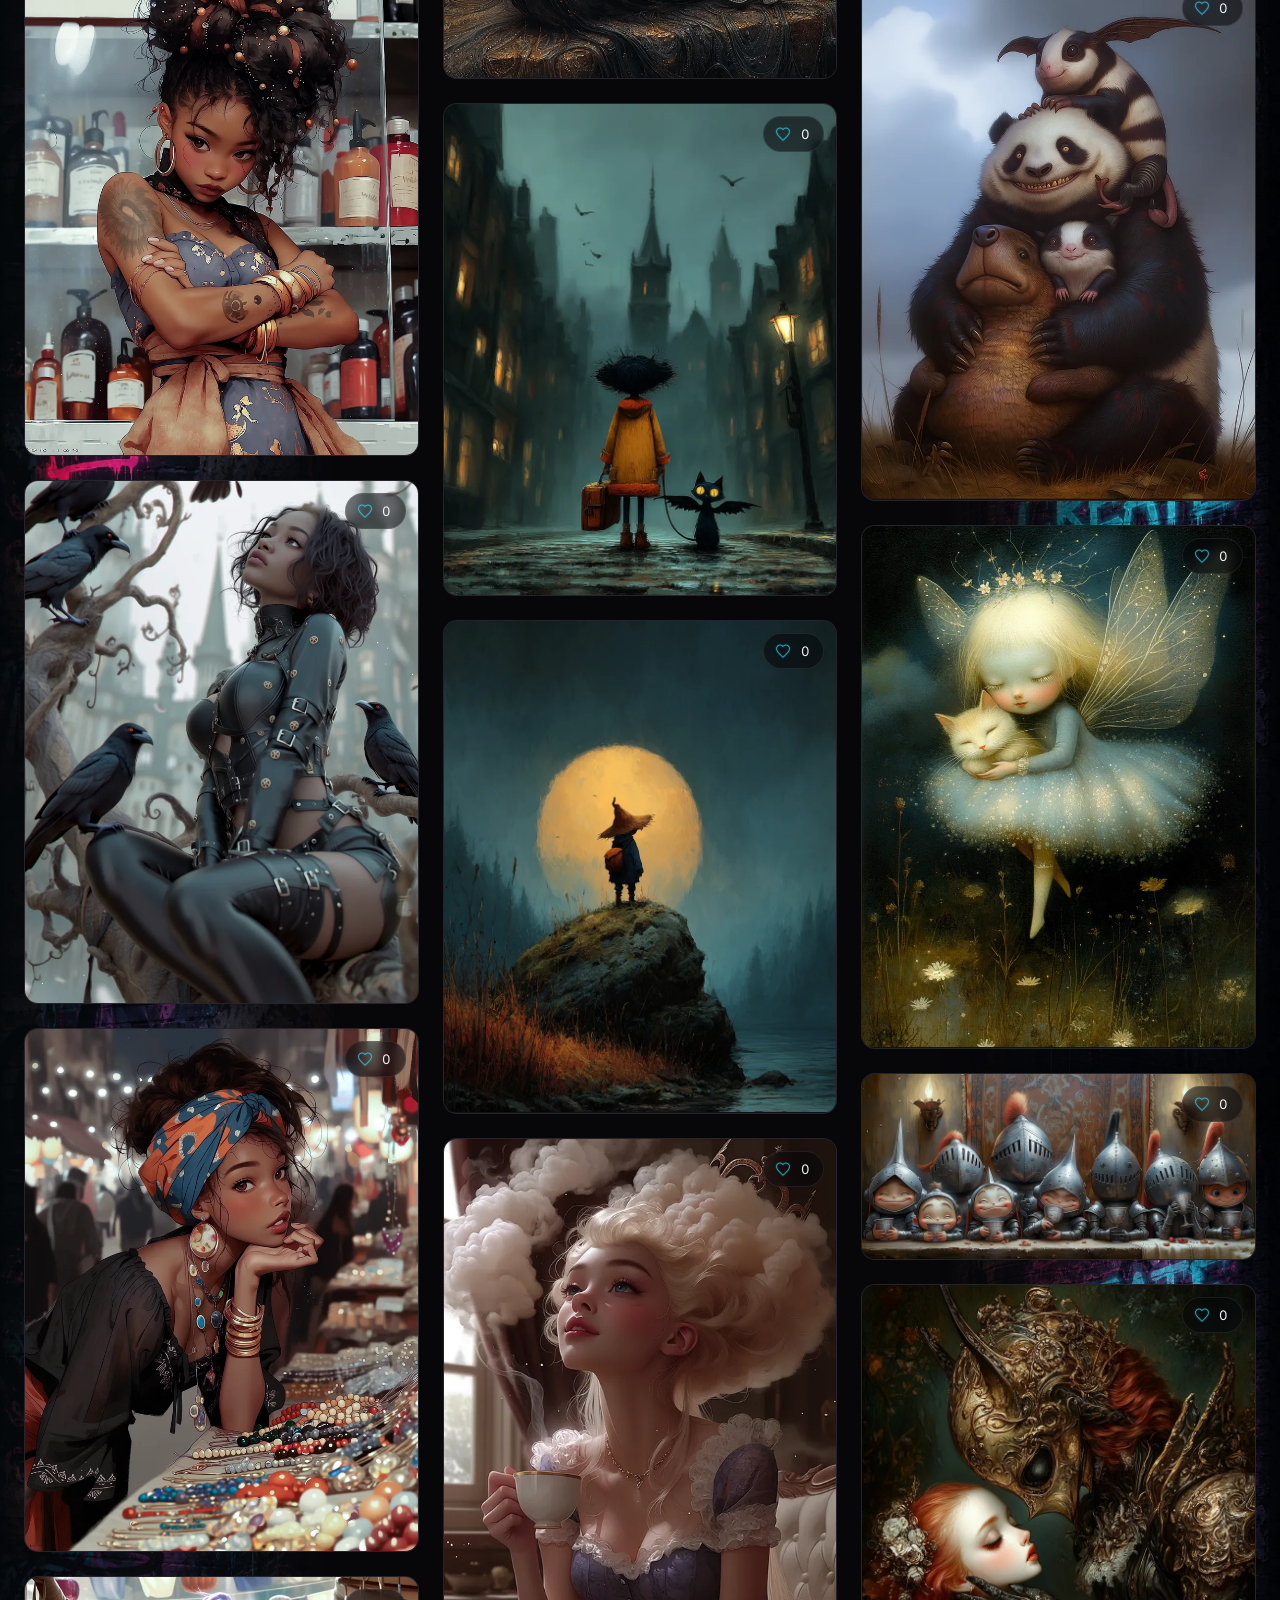
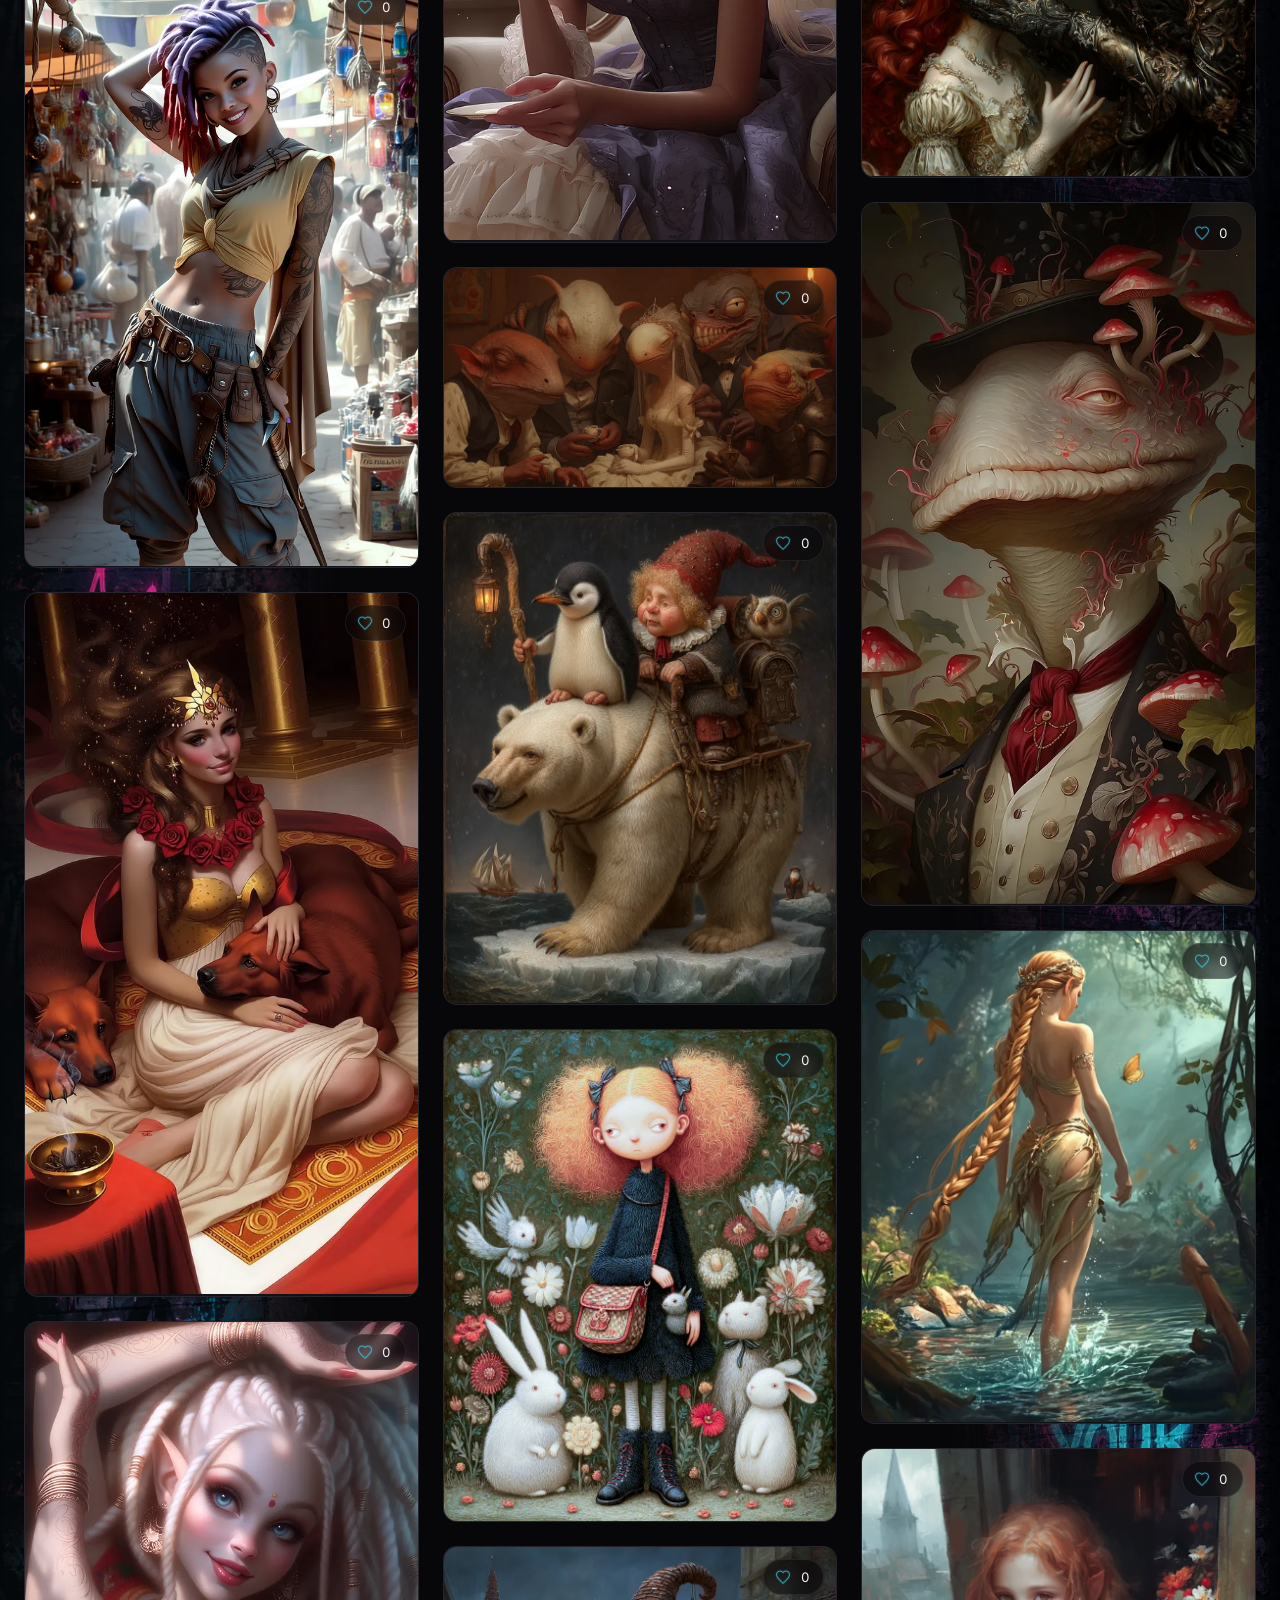
==== commit 8052dbe0: "Add 12 new gallery works (fantasyart, streetart, cyberpunk) 131-142: 6 fantasyart, 2 streetart, 4 cy" ====
--- a/gallery.html
+++ b/gallery.html
@@ -28,7 +28,7 @@
   <link rel="preconnect" href="https://fonts.gstatic.com" crossorigin>
   <link href="https://fonts.googleapis.com/css2?family=Unbounded:wght@400;600;700;800&family=Jura:wght@300;400;500;600&family=Inter:wght@400;500;600&display=swap&subset=cyrillic,latin" rel="stylesheet">
 
-  <link rel="stylesheet" href="css/style.css?v=16">
+  <link rel="stylesheet" href="css/style.css?v=17">
 </head>
 <body>
 
@@ -104,10 +104,10 @@
     <p class="footer__visits"><span class="vnum">·</span> <span data-i18n="visits.label">визитов</span></p>
   </footer>
 
-  <script src="js/works.js?v=16"></script>
-  <script src="js/i18n.js?v=16"></script>
-  <script src="js/supabase.js?v=16"></script>
-  <script src="js/gallery.js?v=16"></script>
-  <script src="js/main.js?v=16"></script>
+  <script src="js/works.js?v=17"></script>
+  <script src="js/i18n.js?v=17"></script>
+  <script src="js/supabase.js?v=17"></script>
+  <script src="js/gallery.js?v=17"></script>
+  <script src="js/main.js?v=17"></script>
 </body>
 </html>
